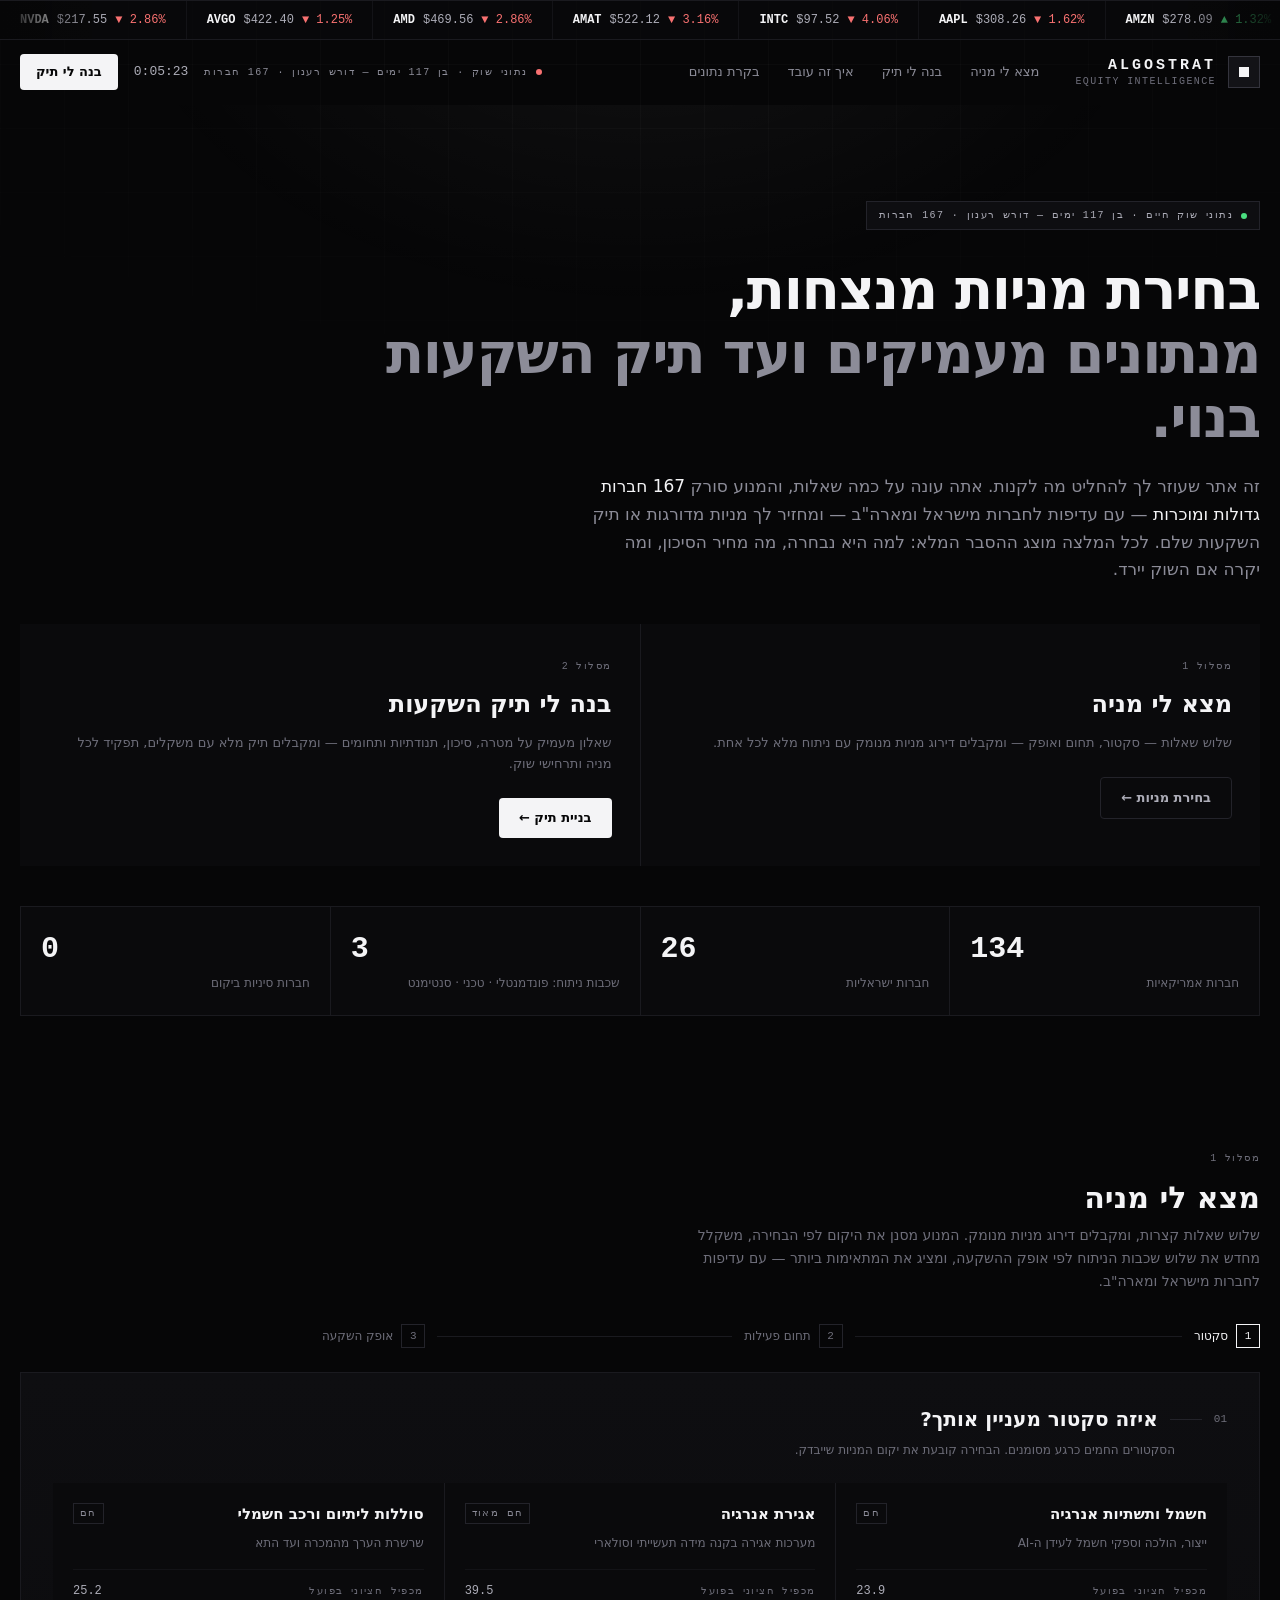
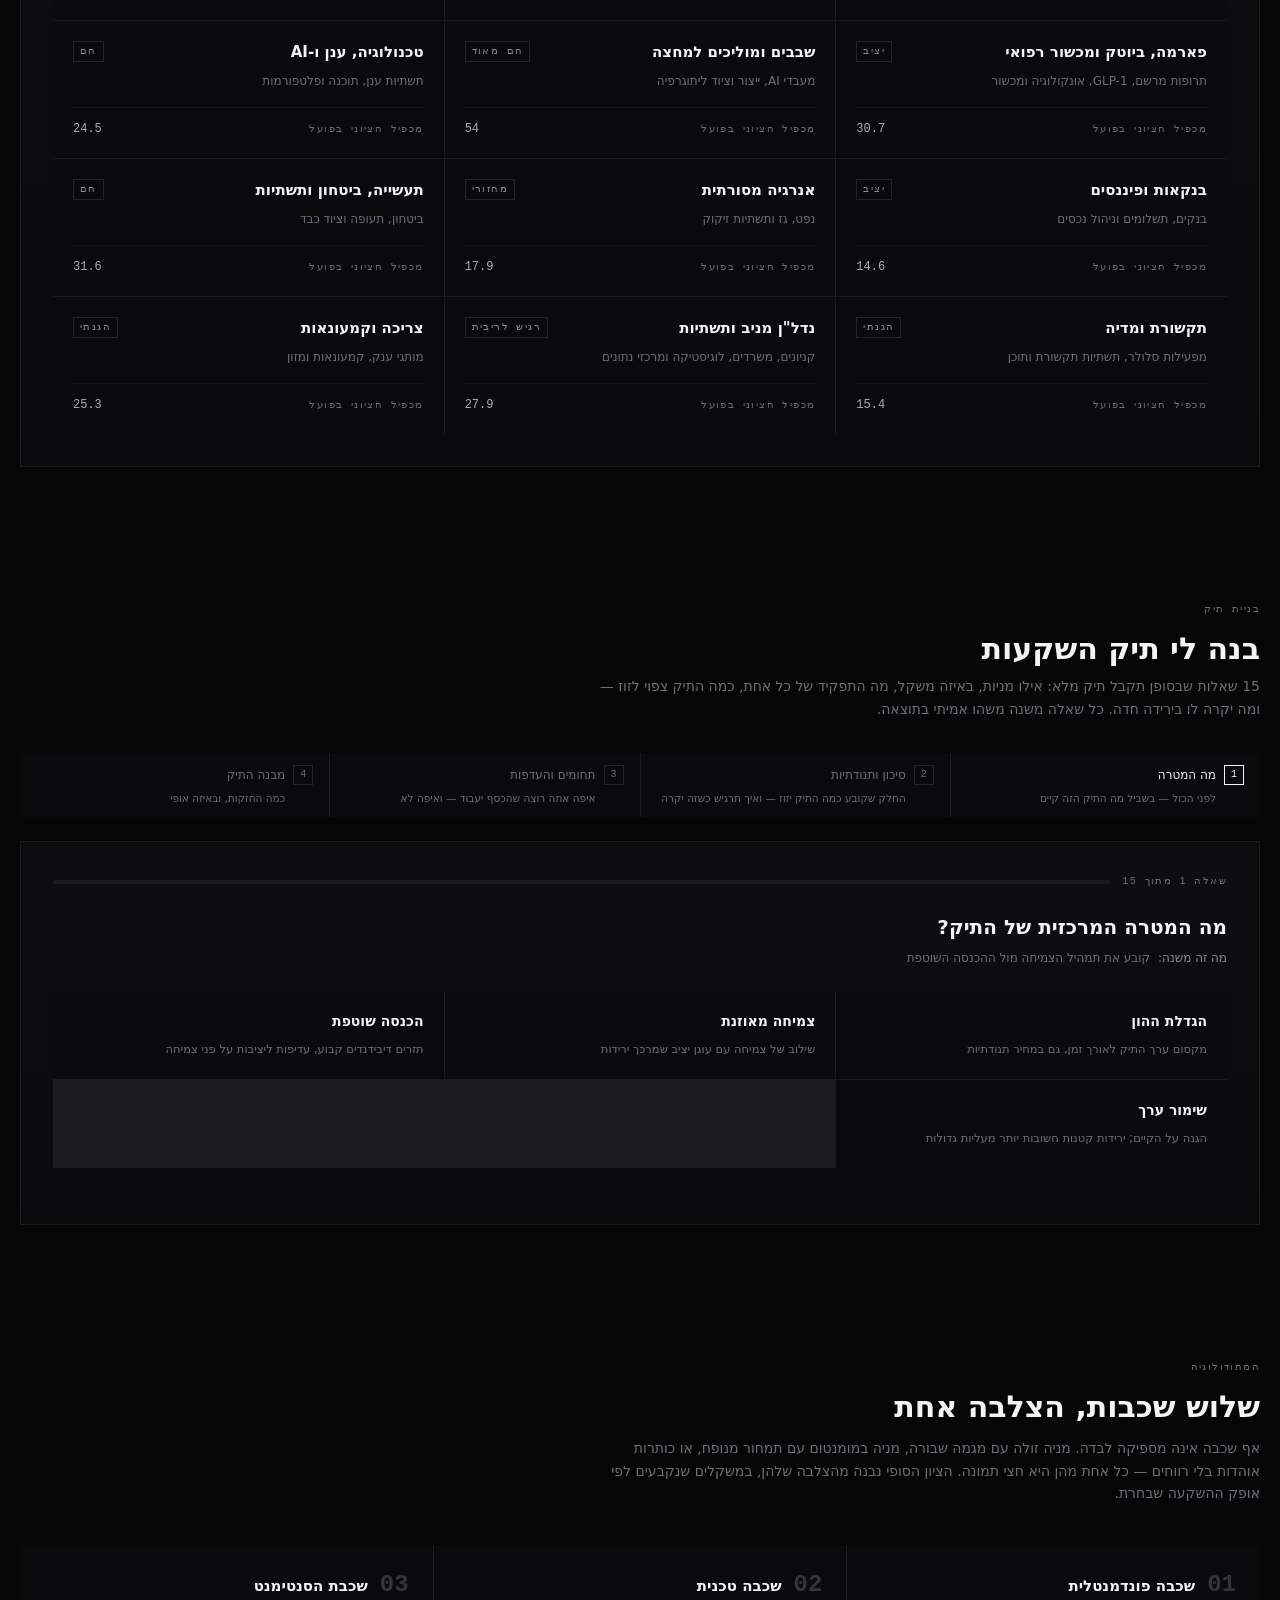
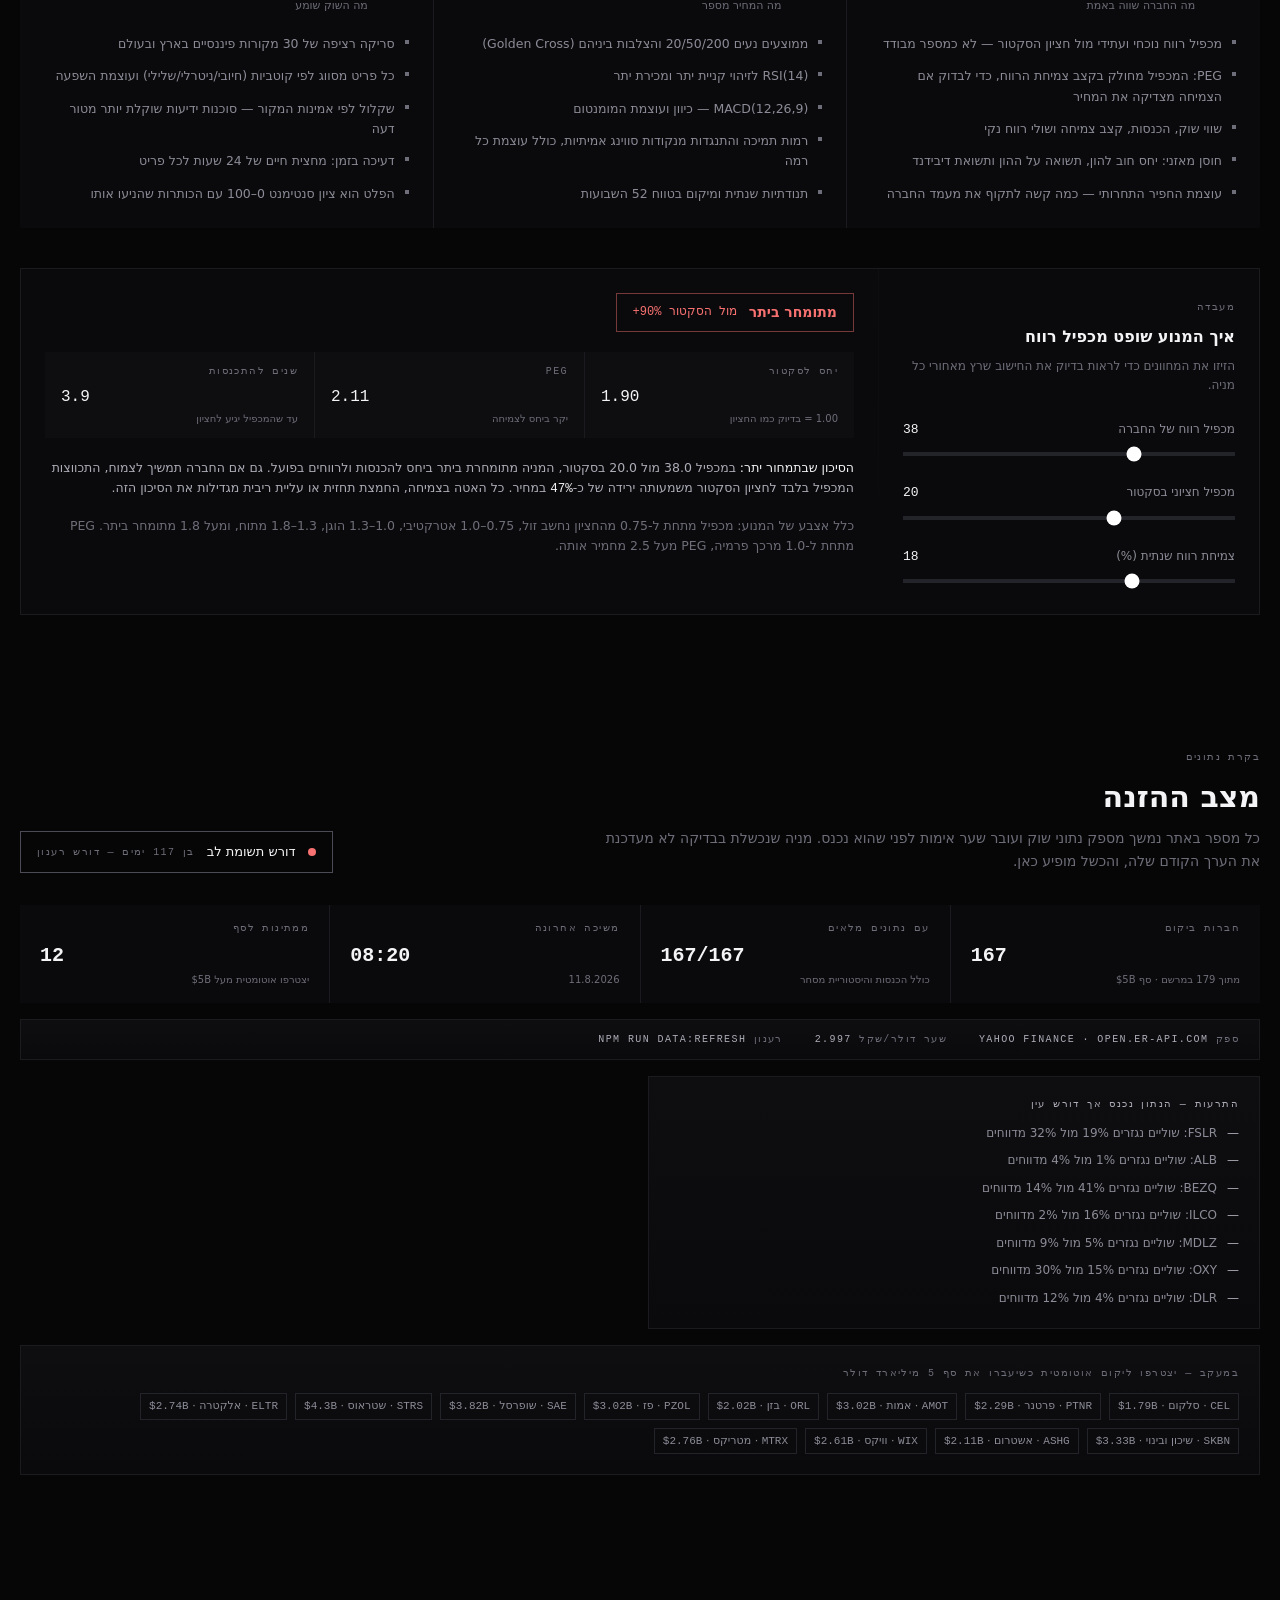
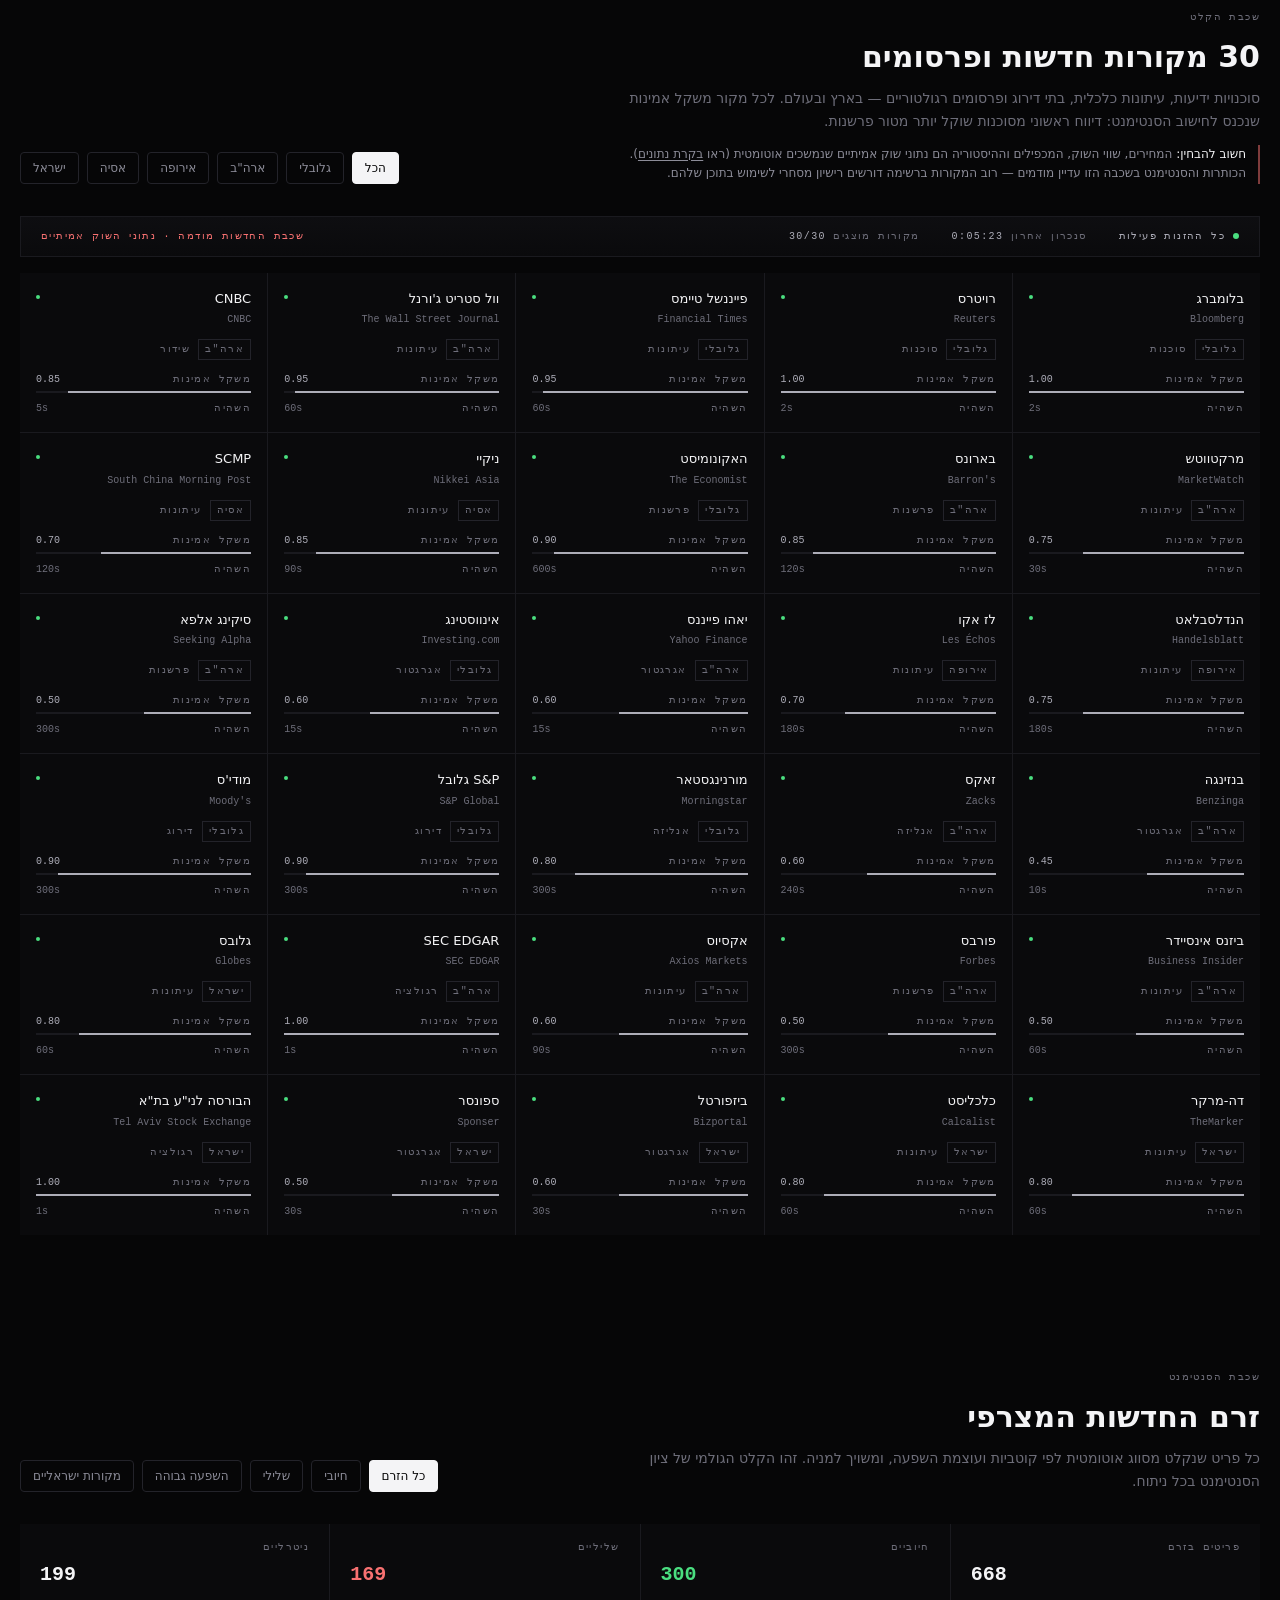
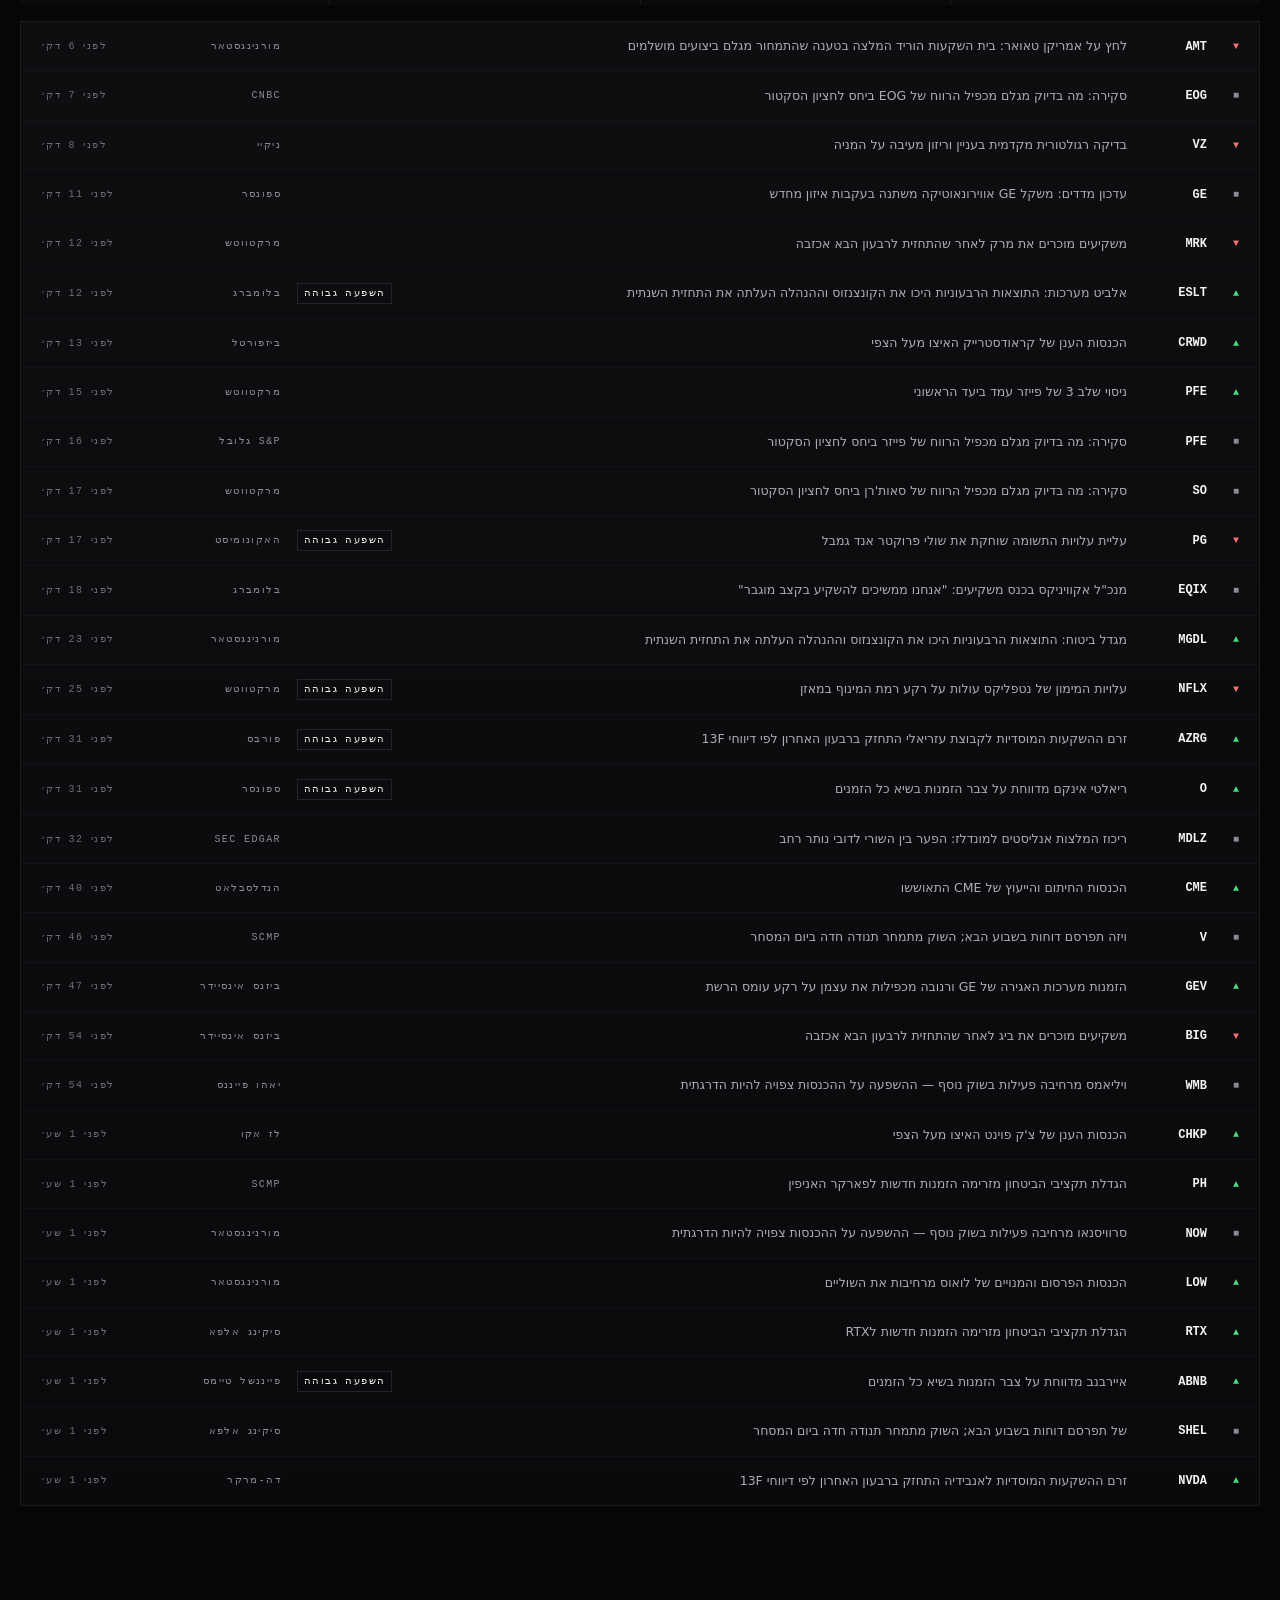
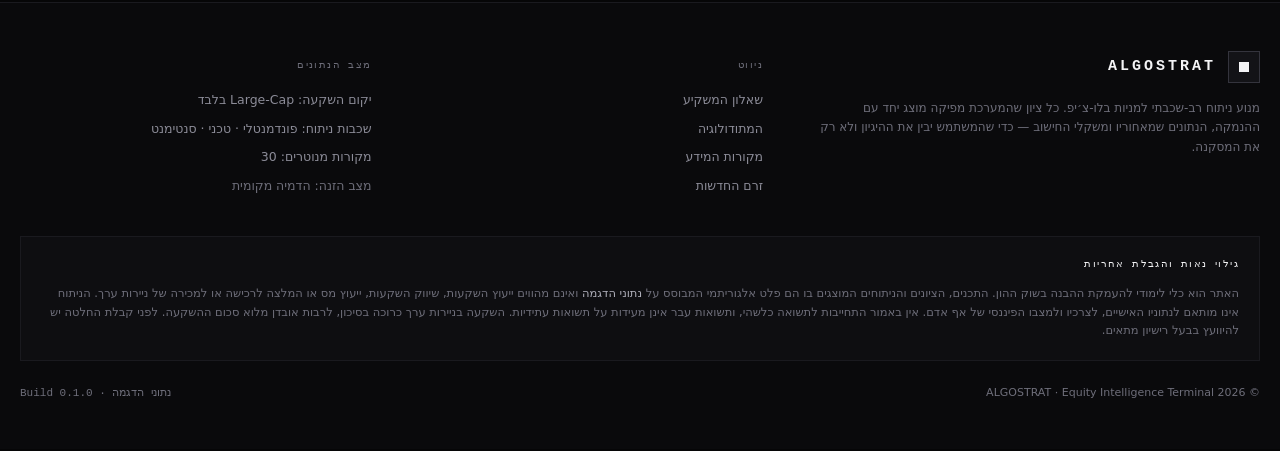
==== index.html @ 3b72e942 "ALGOSTRAT — מנוע ניתוח מניות ובניית תיקי השקעות בחירת מניות מנצחות מנתונים מעמיקים ועד תיק השקעות בנ" ====
<!doctype html>
<html lang="he" dir="rtl">
  <head>
    <meta charset="UTF-8" />
    <meta name="viewport" content="width=device-width, initial-scale=1.0" />
    <meta name="description" content="ALGOSTRAT — פלטפורמת ניתוח אלגוריתמי למניות בלו-צ'יפ: פונדמנטלי, טכני וסנטימנט חדשותי." />
    <title>ALGOSTRAT · מנוע ניתוח אלגו למניות בלו-צ'יפ</title>
    <script type="module" crossorigin src="/assets/index-vQAEwxdN.js"></script>
    <link rel="stylesheet" crossorigin href="/assets/index-DhhJKUA5.css">
  </head>
  <body>
    <div id="root"></div>
  </body>
</html>
---- assets/index-DhhJKUA5.css ----
/*! tailwindcss v4.3.3 | MIT License | https://tailwindcss.com */@layer properties{@supports (((-webkit-hyphens:none)) and (not (margin-trim:inline))) or ((-moz-orient:inline) and (not (color:rgb(from red r g b)))){*,:before,:after,::backdrop{--tw-rotate-x:initial;--tw-rotate-y:initial;--tw-rotate-z:initial;--tw-skew-x:initial;--tw-skew-y:initial;--tw-space-y-reverse:0;--tw-divide-y-reverse:0;--tw-border-style:solid;--tw-gradient-position:initial;--tw-gradient-from:#0000;--tw-gradient-via:#0000;--tw-gradient-to:#0000;--tw-gradient-stops:initial;--tw-gradient-via-stops:initial;--tw-gradient-from-position:0%;--tw-gradient-via-position:50%;--tw-gradient-to-position:100%;--tw-leading:initial;--tw-font-weight:initial;--tw-tracking:initial;--tw-ordinal:initial;--tw-slashed-zero:initial;--tw-numeric-figure:initial;--tw-numeric-spacing:initial;--tw-numeric-fraction:initial;--tw-blur:initial;--tw-brightness:initial;--tw-contrast:initial;--tw-grayscale:initial;--tw-hue-rotate:initial;--tw-invert:initial;--tw-opacity:initial;--tw-saturate:initial;--tw-sepia:initial;--tw-drop-shadow:initial;--tw-drop-shadow-color:initial;--tw-drop-shadow-alpha:100%;--tw-drop-shadow-size:initial;--tw-backdrop-blur:initial;--tw-backdrop-brightness:initial;--tw-backdrop-contrast:initial;--tw-backdrop-grayscale:initial;--tw-backdrop-hue-rotate:initial;--tw-backdrop-invert:initial;--tw-backdrop-opacity:initial;--tw-backdrop-saturate:initial;--tw-backdrop-sepia:initial;--tw-duration:initial;--tw-translate-x:0;--tw-translate-y:0;--tw-translate-z:0}}}@layer theme{:root,:host{--font-sans:"Assistant", "Heebo", "Rubik", ui-sans-serif, system-ui, -apple-system, "Segoe UI", sans-serif;--font-mono:ui-monospace, "SF Mono", "JetBrains Mono", "Menlo", monospace;--color-white:#fff;--spacing:.25rem;--container-md:28rem;--container-xl:36rem;--container-2xl:42rem;--container-4xl:56rem;--text-sm:.875rem;--text-sm--line-height:calc(1.25 / .875);--text-lg:1.125rem;--text-lg--line-height:calc(1.75 / 1.125);--text-xl:1.25rem;--text-xl--line-height:calc(1.75 / 1.25);--text-2xl:1.5rem;--text-2xl--line-height:calc(2 / 1.5);--text-3xl:1.875rem;--text-3xl--line-height: 1.2 ;--font-weight-normal:400;--font-weight-medium:500;--font-weight-semibold:600;--font-weight-bold:700;--tracking-tight:-.025em;--tracking-wide:.025em;--leading-snug:1.375;--leading-relaxed:1.625;--radius-sm:.25rem;--blur-sm:8px;--blur-md:12px;--default-transition-duration:.15s;--default-transition-timing-function:cubic-bezier(.4, 0, .2, 1);--default-font-family:var(--font-sans);--default-mono-font-family:var(--font-mono);--color-ink-950:#060607;--color-ink-900:#0a0a0c;--color-ink-850:#0e0e11;--color-ink-800:#131317;--color-ink-700:#1a1a1f;--color-ink-600:#23232a;--color-ink-500:#34343d;--color-ink-400:#4b4b56;--color-ash-400:#6e6e7a;--color-ash-300:#8c8c98;--color-ash-200:#adadb8;--color-ash-100:#d6d6dc;--color-paper:#f4f4f6;--color-up:#4ade80;--color-down:#f87171}}@layer base{*,:after,:before,::backdrop{box-sizing:border-box;border:0 solid;margin:0;padding:0}::file-selector-button{box-sizing:border-box;border:0 solid;margin:0;padding:0}html,:host{-webkit-text-size-adjust:100%;-moz-tab-size:4;tab-size:4;line-height:1.5;font-family:var(--default-font-family,-apple-system, BlinkMacSystemFont, "Segoe UI", Roboto, "Helvetica Neue", "Noto Sans", Arial, sans-serif, "Apple Color Emoji", "Segoe UI Emoji", "Segoe UI Symbol", "Noto Color Emoji");font-feature-settings:var(--default-font-feature-settings,normal);font-variation-settings:var(--default-font-variation-settings,normal);-webkit-tap-highlight-color:transparent}hr{height:0;color:inherit;border-top-width:1px}abbr:where([title]){-webkit-text-decoration:underline dotted;text-decoration:underline dotted}h1,h2,h3,h4,h5,h6{font-size:inherit;font-weight:inherit}a{color:inherit;-webkit-text-decoration:inherit;text-decoration:inherit}b,strong{font-weight:bolder}code,kbd,samp,pre{font-family:var(--default-mono-font-family,ui-monospace, SFMono-Regular, Menlo, Monaco, Consolas, "Liberation Mono", "Courier New", monospace);font-feature-settings:var(--default-mono-font-feature-settings,normal);font-variation-settings:var(--default-mono-font-variation-settings,normal);font-size:1em}small{font-size:80%}sub,sup{vertical-align:baseline;font-size:75%;line-height:0;position:relative}sub{bottom:-.25em}sup{top:-.5em}table{text-indent:0;border-color:inherit;border-collapse:collapse}:-moz-focusring:where(:not(iframe)){outline:auto}progress{vertical-align:baseline}summary{display:list-item}ol,ul,menu{list-style:none}img,svg,video,canvas,audio,iframe,embed,object{vertical-align:middle;display:block}img,video{max-width:100%;height:auto}button,input,select,optgroup,textarea{font:inherit;font-feature-settings:inherit;font-variation-settings:inherit;letter-spacing:inherit;color:inherit;opacity:1;background-color:#0000;border-radius:0}::file-selector-button{font:inherit;font-feature-settings:inherit;font-variation-settings:inherit;letter-spacing:inherit;color:inherit;opacity:1;background-color:#0000;border-radius:0}:where(select:is([multiple],[size])) optgroup{font-weight:bolder}:where(select:is([multiple],[size])) optgroup option{padding-inline-start:20px}::file-selector-button{margin-inline-end:4px}::placeholder{opacity:1}@supports (not ((-webkit-appearance:-apple-pay-button))) or (contain-intrinsic-size:1px){::placeholder{color:currentColor}@supports (color:color-mix(in lab,red,red)){::placeholder{color:color-mix(in oklab,currentcolor 50%,transparent)}}}textarea{resize:vertical}::-webkit-search-decoration{-webkit-appearance:none}::-webkit-date-and-time-value{min-height:1lh;text-align:inherit}::-webkit-datetime-edit{display:inline-flex}::-webkit-datetime-edit-fields-wrapper{padding:0}::-webkit-datetime-edit{padding-block:0}::-webkit-datetime-edit-year-field{padding-block:0}::-webkit-datetime-edit-month-field{padding-block:0}::-webkit-datetime-edit-day-field{padding-block:0}::-webkit-datetime-edit-hour-field{padding-block:0}::-webkit-datetime-edit-minute-field{padding-block:0}::-webkit-datetime-edit-second-field{padding-block:0}::-webkit-datetime-edit-millisecond-field{padding-block:0}::-webkit-datetime-edit-meridiem-field{padding-block:0}::-webkit-calendar-picker-indicator{line-height:1}:-moz-ui-invalid{box-shadow:none}button,input:where([type=button],[type=reset],[type=submit]){-webkit-appearance:button;-moz-appearance:button;appearance:button}::file-selector-button{-webkit-appearance:button;-moz-appearance:button;appearance:button}::-webkit-inner-spin-button{height:auto}::-webkit-outer-spin-button{height:auto}[hidden]:where(:not([hidden=until-found])){display:none!important}*{-webkit-font-smoothing:antialiased}html{scroll-behavior:smooth}body{background-color:var(--color-ink-950);color:var(--color-ash-100);font-family:var(--font-sans);overflow-x:hidden}body:before{content:"";pointer-events:none;z-index:0;background-image:linear-gradient(90deg,#ffffff06 1px,#0000 1px),linear-gradient(#ffffff06 1px,#0000 1px);background-size:64px 64px;position:fixed;top:0;right:0;bottom:0;left:0;-webkit-mask-image:radial-gradient(100% 60% at 50% 0,#000 20%,#0000 80%);mask-image:radial-gradient(100% 60% at 50% 0,#000 20%,#0000 80%)}::selection{background:var(--color-paper);color:var(--color-ink-950)}::-webkit-scrollbar{width:10px;height:10px}::-webkit-scrollbar-track{background:var(--color-ink-900)}::-webkit-scrollbar-thumb{background:var(--color-ink-600);border-radius:99px}::-webkit-scrollbar-thumb:hover{background:var(--color-ink-500)}.num{font-family:var(--font-mono);font-variant-numeric:tabular-nums;direction:ltr;unicode-bidi:isolate}}@layer components{.panel{background:linear-gradient(180deg,var(--color-ink-850) 0%,var(--color-ink-900) 100%);border:1px solid var(--color-ink-700)}.hairline{border-color:var(--color-ink-700)}.label-xs{letter-spacing:.14em;text-transform:uppercase;color:var(--color-ash-400);font-size:10px;font-family:var(--font-mono)}.btn-primary{background:var(--color-paper);color:var(--color-ink-950);transition:transform .18s cubic-bezier(.22,1,.36,1),box-shadow .18s,opacity .18s}.btn-primary:hover{box-shadow:0 0 0 1px var(--color-paper),0 8px 30px -12px #ffffff80}.btn-primary:active{transform:translateY(1px)}.btn-primary:disabled{opacity:.28;box-shadow:none;cursor:not-allowed}.btn-ghost{border:1px solid var(--color-ink-600);color:var(--color-ash-200);transition:border-color .18s,color .18s,background-color .18s}.btn-ghost:hover{border-color:var(--color-ink-400);color:var(--color-paper);background:var(--color-ink-800)}}@layer utilities{.pointer-events-none{pointer-events:none}.visible{visibility:visible}.absolute{position:absolute}.fixed{position:fixed}.relative{position:relative}.sticky{position:sticky}.inset-0{top:0;right:0;bottom:0;left:0}.inset-x-0{inset-inline:0}.inset-y-0{inset-block:0}.start-0{inset-inline-start:calc(var(--spacing) * 0)}.start-1\/2{inset-inline-start:50%}.end-0{inset-inline-end:calc(var(--spacing) * 0)}.-top-1{top:calc(var(--spacing) * -1)}.-top-40{top:calc(var(--spacing) * -40)}.top-0{top:0}.top-1{top:var(--spacing)}.z-10{z-index:10}.z-50{z-index:50}.z-\[60\]{z-index:60}.mx-5{margin-inline:calc(var(--spacing) * 5)}.mx-auto{margin-inline:auto}.my-0{margin-block:0}.ms-2{margin-inline-start:calc(var(--spacing) * 2)}.ms-auto{margin-inline-start:auto}.mt-0\.5{margin-top:calc(var(--spacing) * .5)}.mt-1{margin-top:var(--spacing)}.mt-1\.5{margin-top:calc(var(--spacing) * 1.5)}.mt-2{margin-top:calc(var(--spacing) * 2)}.mt-2\.5{margin-top:calc(var(--spacing) * 2.5)}.mt-3{margin-top:calc(var(--spacing) * 3)}.mt-4{margin-top:calc(var(--spacing) * 4)}.mt-5{margin-top:calc(var(--spacing) * 5)}.mt-6{margin-top:calc(var(--spacing) * 6)}.mt-7{margin-top:calc(var(--spacing) * 7)}.mt-8{margin-top:calc(var(--spacing) * 8)}.mt-10{margin-top:calc(var(--spacing) * 10)}.mt-auto{margin-top:auto}.mb-2\.5{margin-bottom:calc(var(--spacing) * 2.5)}.mb-3{margin-bottom:calc(var(--spacing) * 3)}.mb-4{margin-bottom:calc(var(--spacing) * 4)}.mb-5{margin-bottom:calc(var(--spacing) * 5)}.mb-6{margin-bottom:calc(var(--spacing) * 6)}.mb-8{margin-bottom:calc(var(--spacing) * 8)}.line-clamp-3{-webkit-line-clamp:3;-webkit-box-orient:vertical;display:-webkit-box;overflow:hidden}.block{display:block}.flex{display:flex}.grid{display:grid}.hidden{display:none}.inline-block{display:inline-block}.inline-flex{display:inline-flex}.table{display:table}.h-0{height:0}.h-0\.5{height:calc(var(--spacing) * .5)}.h-1{height:var(--spacing)}.h-1\.5{height:calc(var(--spacing) * 1.5)}.h-2{height:calc(var(--spacing) * 2)}.h-2\.5{height:calc(var(--spacing) * 2.5)}.h-4{height:calc(var(--spacing) * 4)}.h-5{height:calc(var(--spacing) * 5)}.h-6{height:calc(var(--spacing) * 6)}.h-8{height:calc(var(--spacing) * 8)}.h-9{height:calc(var(--spacing) * 9)}.h-16{height:calc(var(--spacing) * 16)}.h-\[520px\]{height:520px}.h-fit{height:fit-content}.h-full{height:100%}.h-px{height:1px}.min-h-screen{min-height:100vh}.w-1{width:var(--spacing)}.w-1\.5{width:calc(var(--spacing) * 1.5)}.w-1\/3{width:33.3333%}.w-2{width:calc(var(--spacing) * 2)}.w-2\.5{width:calc(var(--spacing) * 2.5)}.w-4{width:calc(var(--spacing) * 4)}.w-5{width:calc(var(--spacing) * 5)}.w-6{width:calc(var(--spacing) * 6)}.w-7{width:calc(var(--spacing) * 7)}.w-8{width:calc(var(--spacing) * 8)}.w-9{width:calc(var(--spacing) * 9)}.w-14{width:calc(var(--spacing) * 14)}.w-16{width:calc(var(--spacing) * 16)}.w-20{width:calc(var(--spacing) * 20)}.w-24{width:calc(var(--spacing) * 24)}.w-32{width:calc(var(--spacing) * 32)}.w-full{width:100%}.w-max{width:max-content}.w-px{width:1px}.max-w-2xl{max-width:var(--container-2xl)}.max-w-4xl{max-width:var(--container-4xl)}.max-w-\[1180px\]{max-width:1180px}.max-w-\[1400px\]{max-width:1400px}.max-w-md{max-width:var(--container-md)}.max-w-xl{max-width:var(--container-xl)}.min-w-0{min-width:0}.min-w-\[880px\]{min-width:880px}.flex-1{flex:1}.shrink-0{flex-shrink:0}.border-collapse{border-collapse:collapse}.-rotate-90{rotate:-90deg}.transform{transform:var(--tw-rotate-x,) var(--tw-rotate-y,) var(--tw-rotate-z,) var(--tw-skew-x,) var(--tw-skew-y,)}.cursor-pointer{cursor:pointer}.resize{resize:both}.scroll-mt-20{scroll-margin-top:calc(var(--spacing) * 20)}.appearance-none{-webkit-appearance:none;-moz-appearance:none;appearance:none}.grid-cols-2{grid-template-columns:repeat(2,minmax(0,1fr))}.flex-col{flex-direction:column}.flex-wrap{flex-wrap:wrap}.place-items-center{place-items:center}.items-baseline{align-items:baseline}.items-center{align-items:center}.items-end{align-items:flex-end}.items-start{align-items:flex-start}.justify-between{justify-content:space-between}.justify-center{justify-content:center}.justify-start{justify-content:flex-start}.gap-1{gap:var(--spacing)}.gap-1\.5{gap:calc(var(--spacing) * 1.5)}.gap-2{gap:calc(var(--spacing) * 2)}.gap-2\.5{gap:calc(var(--spacing) * 2.5)}.gap-3{gap:calc(var(--spacing) * 3)}.gap-4{gap:calc(var(--spacing) * 4)}.gap-5{gap:calc(var(--spacing) * 5)}.gap-6{gap:calc(var(--spacing) * 6)}.gap-10{gap:calc(var(--spacing) * 10)}.gap-px{gap:1px}:where(.space-y-1\.5>:not(:last-child)){--tw-space-y-reverse:0;margin-block-start:calc(calc(var(--spacing) * 1.5) * var(--tw-space-y-reverse));margin-block-end:calc(calc(var(--spacing) * 1.5) * calc(1 - var(--tw-space-y-reverse)))}:where(.space-y-2>:not(:last-child)){--tw-space-y-reverse:0;margin-block-start:calc(calc(var(--spacing) * 2) * var(--tw-space-y-reverse));margin-block-end:calc(calc(var(--spacing) * 2) * calc(1 - var(--tw-space-y-reverse)))}:where(.space-y-2\.5>:not(:last-child)){--tw-space-y-reverse:0;margin-block-start:calc(calc(var(--spacing) * 2.5) * var(--tw-space-y-reverse));margin-block-end:calc(calc(var(--spacing) * 2.5) * calc(1 - var(--tw-space-y-reverse)))}:where(.space-y-3>:not(:last-child)){--tw-space-y-reverse:0;margin-block-start:calc(calc(var(--spacing) * 3) * var(--tw-space-y-reverse));margin-block-end:calc(calc(var(--spacing) * 3) * calc(1 - var(--tw-space-y-reverse)))}:where(.space-y-4>:not(:last-child)){--tw-space-y-reverse:0;margin-block-start:calc(calc(var(--spacing) * 4) * var(--tw-space-y-reverse));margin-block-end:calc(calc(var(--spacing) * 4) * calc(1 - var(--tw-space-y-reverse)))}:where(.space-y-5>:not(:last-child)){--tw-space-y-reverse:0;margin-block-start:calc(calc(var(--spacing) * 5) * var(--tw-space-y-reverse));margin-block-end:calc(calc(var(--spacing) * 5) * calc(1 - var(--tw-space-y-reverse)))}:where(.space-y-px>:not(:last-child)){--tw-space-y-reverse:0;margin-block-start:calc(1px * var(--tw-space-y-reverse));margin-block-end:calc(1px * calc(1 - var(--tw-space-y-reverse)))}.gap-x-3{column-gap:calc(var(--spacing) * 3)}.gap-x-4{column-gap:calc(var(--spacing) * 4)}.gap-x-8{column-gap:calc(var(--spacing) * 8)}.gap-y-1{row-gap:var(--spacing)}.gap-y-2{row-gap:calc(var(--spacing) * 2)}.gap-y-3{row-gap:calc(var(--spacing) * 3)}.gap-y-4{row-gap:calc(var(--spacing) * 4)}:where(.divide-y>:not(:last-child)){--tw-divide-y-reverse:0;border-bottom-style:var(--tw-border-style);border-top-style:var(--tw-border-style);border-top-width:calc(1px * var(--tw-divide-y-reverse));border-bottom-width:calc(1px * calc(1 - var(--tw-divide-y-reverse)))}:where(.divide-ink-800>:not(:last-child)){border-color:var(--color-ink-800)}.truncate{text-overflow:ellipsis;white-space:nowrap;overflow:hidden}.overflow-hidden{overflow:hidden}.overflow-x-auto{overflow-x:auto}.overflow-y-auto{overflow-y:auto}.rounded-full{border-radius:3.40282e38px}.rounded-sm{border-radius:var(--radius-sm)}.border{border-style:var(--tw-border-style);border-width:1px}.border-y{border-block-style:var(--tw-border-style);border-block-width:1px}.border-s-2{border-inline-start-style:var(--tw-border-style);border-inline-start-width:2px}.border-e{border-inline-end-style:var(--tw-border-style);border-inline-end-width:1px}.border-t{border-top-style:var(--tw-border-style);border-top-width:1px}.border-b{border-bottom-style:var(--tw-border-style);border-bottom-width:1px}.border-\[var\(--color-down\)\]\/45{border-color:#f8717173}@supports (color:color-mix(in lab,red,red)){.border-\[var\(--color-down\)\]\/45{border-color:color-mix(in oklab,var(--color-down) 45%,transparent)}}.border-\[var\(--color-down\)\]\/50{border-color:#f8717180}@supports (color:color-mix(in lab,red,red)){.border-\[var\(--color-down\)\]\/50{border-color:color-mix(in oklab,var(--color-down) 50%,transparent)}}.border-\[var\(--color-up\)\]\/45{border-color:#4ade8073}@supports (color:color-mix(in lab,red,red)){.border-\[var\(--color-up\)\]\/45{border-color:color-mix(in oklab,var(--color-up) 45%,transparent)}}.border-ash-300{border-color:var(--color-ash-300)}.border-ash-400{border-color:var(--color-ash-400)}.border-ink-500{border-color:var(--color-ink-500)}.border-ink-600{border-color:var(--color-ink-600)}.border-ink-700{border-color:var(--color-ink-700)}.border-ink-800{border-color:var(--color-ink-800)}.border-ink-900{border-color:var(--color-ink-900)}.border-paper{border-color:var(--color-paper)}.border-transparent{border-color:#0000}.bg-\[var\(--color-up\)\]{background-color:var(--color-up)}.bg-ash-100{background-color:var(--color-ash-100)}.bg-ash-200{background-color:var(--color-ash-200)}.bg-ash-300{background-color:var(--color-ash-300)}.bg-ash-400{background-color:var(--color-ash-400)}.bg-ink-600{background-color:var(--color-ink-600)}.bg-ink-700{background-color:var(--color-ink-700)}.bg-ink-800{background-color:var(--color-ink-800)}.bg-ink-850{background-color:var(--color-ink-850)}.bg-ink-850\/95{background-color:#0e0e11f2}@supports (color:color-mix(in lab,red,red)){.bg-ink-850\/95{background-color:color-mix(in oklab,var(--color-ink-850) 95%,transparent)}}.bg-ink-900{background-color:var(--color-ink-900)}.bg-ink-900\/70{background-color:#0a0a0cb3}@supports (color:color-mix(in lab,red,red)){.bg-ink-900\/70{background-color:color-mix(in oklab,var(--color-ink-900) 70%,transparent)}}.bg-ink-900\/95{background-color:#0a0a0cf2}@supports (color:color-mix(in lab,red,red)){.bg-ink-900\/95{background-color:color-mix(in oklab,var(--color-ink-900) 95%,transparent)}}.bg-ink-950\/85{background-color:#060607d9}@supports (color:color-mix(in lab,red,red)){.bg-ink-950\/85{background-color:color-mix(in oklab,var(--color-ink-950) 85%,transparent)}}.bg-ink-950\/92{background-color:#060607eb}@supports (color:color-mix(in lab,red,red)){.bg-ink-950\/92{background-color:color-mix(in oklab,var(--color-ink-950) 92%,transparent)}}.bg-paper{background-color:var(--color-paper)}.bg-transparent{background-color:#0000}.bg-gradient-to-l{--tw-gradient-position:to left in oklab;background-image:linear-gradient(var(--tw-gradient-stops))}.bg-gradient-to-r{--tw-gradient-position:to right in oklab;background-image:linear-gradient(var(--tw-gradient-stops))}.from-transparent{--tw-gradient-from:transparent;--tw-gradient-stops:var(--tw-gradient-via-stops,var(--tw-gradient-position), var(--tw-gradient-from) var(--tw-gradient-from-position), var(--tw-gradient-to) var(--tw-gradient-to-position))}.via-paper{--tw-gradient-via:var(--color-paper);--tw-gradient-via-stops:var(--tw-gradient-position), var(--tw-gradient-from) var(--tw-gradient-from-position), var(--tw-gradient-via) var(--tw-gradient-via-position), var(--tw-gradient-to) var(--tw-gradient-to-position);--tw-gradient-stops:var(--tw-gradient-via-stops)}.to-ink-950{--tw-gradient-to:var(--color-ink-950);--tw-gradient-stops:var(--tw-gradient-via-stops,var(--tw-gradient-position), var(--tw-gradient-from) var(--tw-gradient-from-position), var(--tw-gradient-to) var(--tw-gradient-to-position))}.to-transparent{--tw-gradient-to:transparent;--tw-gradient-stops:var(--tw-gradient-via-stops,var(--tw-gradient-position), var(--tw-gradient-from) var(--tw-gradient-from-position), var(--tw-gradient-to) var(--tw-gradient-to-position))}.p-0{padding:0}.p-4{padding:calc(var(--spacing) * 4)}.p-5{padding:calc(var(--spacing) * 5)}.p-6{padding:calc(var(--spacing) * 6)}.p-8{padding:calc(var(--spacing) * 8)}.px-1{padding-inline:var(--spacing)}.px-1\.5{padding-inline:calc(var(--spacing) * 1.5)}.px-2{padding-inline:calc(var(--spacing) * 2)}.px-2\.5{padding-inline:calc(var(--spacing) * 2.5)}.px-3{padding-inline:calc(var(--spacing) * 3)}.px-4{padding-inline:calc(var(--spacing) * 4)}.px-5{padding-inline:calc(var(--spacing) * 5)}.px-6{padding-inline:calc(var(--spacing) * 6)}.py-0\.5{padding-block:calc(var(--spacing) * .5)}.py-1{padding-block:var(--spacing)}.py-1\.5{padding-block:calc(var(--spacing) * 1.5)}.py-2{padding-block:calc(var(--spacing) * 2)}.py-2\.5{padding-block:calc(var(--spacing) * 2.5)}.py-3{padding-block:calc(var(--spacing) * 3)}.py-3\.5{padding-block:calc(var(--spacing) * 3.5)}.py-4{padding-block:calc(var(--spacing) * 4)}.py-6{padding-block:calc(var(--spacing) * 6)}.py-12{padding-block:calc(var(--spacing) * 12)}.py-16{padding-block:calc(var(--spacing) * 16)}.ps-3{padding-inline-start:calc(var(--spacing) * 3)}.ps-4{padding-inline-start:calc(var(--spacing) * 4)}.ps-7{padding-inline-start:calc(var(--spacing) * 7)}.ps-\[52px\]{padding-inline-start:52px}.pt-1{padding-top:var(--spacing)}.pt-3{padding-top:calc(var(--spacing) * 3)}.pt-16{padding-top:calc(var(--spacing) * 16)}.pb-2{padding-bottom:calc(var(--spacing) * 2)}.pb-3{padding-bottom:calc(var(--spacing) * 3)}.pb-4{padding-bottom:calc(var(--spacing) * 4)}.pb-16{padding-bottom:calc(var(--spacing) * 16)}.text-center{text-align:center}.text-end{text-align:end}.text-start{text-align:start}.font-mono{font-family:var(--font-mono)}.text-2xl{font-size:var(--text-2xl);line-height:var(--tw-leading,var(--text-2xl--line-height))}.text-3xl{font-size:var(--text-3xl);line-height:var(--tw-leading,var(--text-3xl--line-height))}.text-lg{font-size:var(--text-lg);line-height:var(--tw-leading,var(--text-lg--line-height))}.text-sm{font-size:var(--text-sm);line-height:var(--tw-leading,var(--text-sm--line-height))}.text-xl{font-size:var(--text-xl);line-height:var(--tw-leading,var(--text-xl--line-height))}.text-\[9\.5px\]{font-size:9.5px}.text-\[9px\]{font-size:9px}.text-\[10\.5px\]{font-size:10.5px}.text-\[10px\]{font-size:10px}.text-\[11\.5px\]{font-size:11.5px}.text-\[11px\]{font-size:11px}.text-\[12\.5px\]{font-size:12.5px}.text-\[12px\]{font-size:12px}.text-\[13px\]{font-size:13px}.text-\[14px\]{font-size:14px}.text-\[15px\]{font-size:15px}.text-\[16px\]{font-size:16px}.text-\[17px\]{font-size:17px}.text-\[34px\]{font-size:34px}.leading-\[1\.14\]{--tw-leading:1.14;line-height:1.14}.leading-none{--tw-leading:1;line-height:1}.leading-relaxed{--tw-leading:var(--leading-relaxed);line-height:var(--leading-relaxed)}.leading-snug{--tw-leading:var(--leading-snug);line-height:var(--leading-snug)}.font-bold{--tw-font-weight:var(--font-weight-bold);font-weight:var(--font-weight-bold)}.font-medium{--tw-font-weight:var(--font-weight-medium);font-weight:var(--font-weight-medium)}.font-normal{--tw-font-weight:var(--font-weight-normal);font-weight:var(--font-weight-normal)}.font-semibold{--tw-font-weight:var(--font-weight-semibold);font-weight:var(--font-weight-semibold)}.tracking-\[0\.2em\]{--tw-tracking:.2em;letter-spacing:.2em}.tracking-tight{--tw-tracking:var(--tracking-tight);letter-spacing:var(--tracking-tight)}.tracking-wide{--tw-tracking:var(--tracking-wide);letter-spacing:var(--tracking-wide)}.whitespace-nowrap{white-space:nowrap}.\!text-\[var\(--color-down\)\]{color:var(--color-down)!important}.\!text-ash-200{color:var(--color-ash-200)!important}.\!text-ash-300{color:var(--color-ash-300)!important}.\!text-paper{color:var(--color-paper)!important}.text-\[var\(--color-down\)\]{color:var(--color-down)}.text-\[var\(--color-up\)\]{color:var(--color-up)}.text-ash-100{color:var(--color-ash-100)}.text-ash-200{color:var(--color-ash-200)}.text-ash-300{color:var(--color-ash-300)}.text-ash-400{color:var(--color-ash-400)}.text-ink-500{color:var(--color-ink-500)}.text-ink-950{color:var(--color-ink-950)}.text-paper{color:var(--color-paper)}.text-transparent{color:#0000}.tabular-nums{--tw-numeric-spacing:tabular-nums;font-variant-numeric:var(--tw-ordinal,) var(--tw-slashed-zero,) var(--tw-numeric-figure,) var(--tw-numeric-spacing,) var(--tw-numeric-fraction,)}.underline{text-decoration-line:underline}.underline-offset-2{text-underline-offset:2px}.accent-white{accent-color:var(--color-white)}.opacity-\[0\.55\]{opacity:.55}.blur{--tw-blur:blur(8px);filter:var(--tw-blur,) var(--tw-brightness,) var(--tw-contrast,) var(--tw-grayscale,) var(--tw-hue-rotate,) var(--tw-invert,) var(--tw-saturate,) var(--tw-sepia,) var(--tw-drop-shadow,)}.backdrop-blur{--tw-backdrop-blur:blur(8px);-webkit-backdrop-filter:var(--tw-backdrop-blur,) var(--tw-backdrop-brightness,) var(--tw-backdrop-contrast,) var(--tw-backdrop-grayscale,) var(--tw-backdrop-hue-rotate,) var(--tw-backdrop-invert,) var(--tw-backdrop-opacity,) var(--tw-backdrop-saturate,) var(--tw-backdrop-sepia,);backdrop-filter:var(--tw-backdrop-blur,) var(--tw-backdrop-brightness,) var(--tw-backdrop-contrast,) var(--tw-backdrop-grayscale,) var(--tw-backdrop-hue-rotate,) var(--tw-backdrop-invert,) var(--tw-backdrop-opacity,) var(--tw-backdrop-saturate,) var(--tw-backdrop-sepia,)}.backdrop-blur-md{--tw-backdrop-blur:blur(var(--blur-md));-webkit-backdrop-filter:var(--tw-backdrop-blur,) var(--tw-backdrop-brightness,) var(--tw-backdrop-contrast,) var(--tw-backdrop-grayscale,) var(--tw-backdrop-hue-rotate,) var(--tw-backdrop-invert,) var(--tw-backdrop-opacity,) var(--tw-backdrop-saturate,) var(--tw-backdrop-sepia,);backdrop-filter:var(--tw-backdrop-blur,) var(--tw-backdrop-brightness,) var(--tw-backdrop-contrast,) var(--tw-backdrop-grayscale,) var(--tw-backdrop-hue-rotate,) var(--tw-backdrop-invert,) var(--tw-backdrop-opacity,) var(--tw-backdrop-saturate,) var(--tw-backdrop-sepia,)}.backdrop-blur-sm{--tw-backdrop-blur:blur(var(--blur-sm));-webkit-backdrop-filter:var(--tw-backdrop-blur,) var(--tw-backdrop-brightness,) var(--tw-backdrop-contrast,) var(--tw-backdrop-grayscale,) var(--tw-backdrop-hue-rotate,) var(--tw-backdrop-invert,) var(--tw-backdrop-opacity,) var(--tw-backdrop-saturate,) var(--tw-backdrop-sepia,);backdrop-filter:var(--tw-backdrop-blur,) var(--tw-backdrop-brightness,) var(--tw-backdrop-contrast,) var(--tw-backdrop-grayscale,) var(--tw-backdrop-hue-rotate,) var(--tw-backdrop-invert,) var(--tw-backdrop-opacity,) var(--tw-backdrop-saturate,) var(--tw-backdrop-sepia,)}.transition{transition-property:color,background-color,border-color,outline-color,text-decoration-color,fill,stroke,--tw-gradient-from,--tw-gradient-via,--tw-gradient-to,opacity,box-shadow,transform,translate,scale,rotate,filter,-webkit-backdrop-filter,backdrop-filter,display,content-visibility,overlay,pointer-events;transition-timing-function:var(--tw-ease,var(--default-transition-timing-function));transition-duration:var(--tw-duration,var(--default-transition-duration))}.transition\!{transition-property:color,background-color,border-color,outline-color,text-decoration-color,fill,stroke,--tw-gradient-from,--tw-gradient-via,--tw-gradient-to,opacity,box-shadow,transform,translate,scale,rotate,filter,-webkit-backdrop-filter,backdrop-filter,display,content-visibility,overlay,pointer-events!important;transition-timing-function:var(--tw-ease,var(--default-transition-timing-function))!important;transition-duration:var(--tw-duration,var(--default-transition-duration))!important}.transition-\[width\]{transition-property:width;transition-timing-function:var(--tw-ease,var(--default-transition-timing-function));transition-duration:var(--tw-duration,var(--default-transition-duration))}.transition-colors{transition-property:color,background-color,border-color,outline-color,text-decoration-color,fill,stroke,--tw-gradient-from,--tw-gradient-via,--tw-gradient-to;transition-timing-function:var(--tw-ease,var(--default-transition-timing-function));transition-duration:var(--tw-duration,var(--default-transition-duration))}.transition-opacity{transition-property:opacity;transition-timing-function:var(--tw-ease,var(--default-transition-timing-function));transition-duration:var(--tw-duration,var(--default-transition-duration))}.transition-transform{transition-property:transform,translate,scale,rotate;transition-timing-function:var(--tw-ease,var(--default-transition-timing-function));transition-duration:var(--tw-duration,var(--default-transition-duration))}.duration-300{--tw-duration:.3s;transition-duration:.3s}.duration-500{--tw-duration:.5s;transition-duration:.5s}.select-none{-webkit-user-select:none;user-select:none}@media(hover:hover){.group-hover\:translate-x-\[-3px\]:is(:where(.group):hover *){--tw-translate-x:-3px;translate:var(--tw-translate-x) var(--tw-translate-y)}}.last\:border-0:last-child{border-style:var(--tw-border-style);border-width:0}@media(hover:hover){.hover\:border-ink-400:hover{border-color:var(--color-ink-400)}.hover\:border-ink-500:hover{border-color:var(--color-ink-500)}.hover\:bg-ink-800:hover{background-color:var(--color-ink-800)}.hover\:bg-ink-850:hover{background-color:var(--color-ink-850)}.hover\:text-paper:hover{color:var(--color-paper)}.hover\:opacity-80:hover{opacity:.8}}@media(min-width:40rem){.sm\:block{display:block}.sm\:flex{display:flex}.sm\:grid-cols-2{grid-template-columns:repeat(2,minmax(0,1fr))}.sm\:grid-cols-3{grid-template-columns:repeat(3,minmax(0,1fr))}.sm\:grid-cols-4{grid-template-columns:repeat(4,minmax(0,1fr))}}@media(min-width:48rem){.md\:my-auto{margin-block:auto}.md\:flex{display:flex}.md\:grid-cols-2{grid-template-columns:repeat(2,minmax(0,1fr))}.md\:grid-cols-3{grid-template-columns:repeat(3,minmax(0,1fr))}.md\:grid-cols-4{grid-template-columns:repeat(4,minmax(0,1fr))}.md\:grid-cols-\[1\.3fr_1fr_1fr\]{grid-template-columns:1.3fr 1fr 1fr}.md\:p-6{padding:calc(var(--spacing) * 6)}.md\:p-7{padding:calc(var(--spacing) * 7)}.md\:p-8{padding:calc(var(--spacing) * 8)}.md\:pt-24{padding-top:calc(var(--spacing) * 24)}.md\:text-2xl{font-size:var(--text-2xl);line-height:var(--tw-leading,var(--text-2xl--line-height))}.md\:text-3xl{font-size:var(--text-3xl);line-height:var(--tw-leading,var(--text-3xl--line-height))}.md\:text-xl{font-size:var(--text-xl);line-height:var(--tw-leading,var(--text-xl--line-height))}.md\:text-\[17px\]{font-size:17px}.md\:text-\[56px\]{font-size:56px}}@media(min-width:64rem){.lg\:grid-cols-2{grid-template-columns:repeat(2,minmax(0,1fr))}.lg\:grid-cols-3{grid-template-columns:repeat(3,minmax(0,1fr))}.lg\:grid-cols-5{grid-template-columns:repeat(5,minmax(0,1fr))}.lg\:grid-cols-\[380px_minmax\(0\,1fr\)\]{grid-template-columns:380px minmax(0,1fr)}.lg\:grid-cols-\[minmax\(0\,1fr\)_360px\]{grid-template-columns:minmax(0,1fr) 360px}.lg\:grid-cols-\[minmax\(0\,1fr\)_380px\]{grid-template-columns:minmax(0,1fr) 380px}}@media(min-width:80rem){.xl\:grid-cols-3{grid-template-columns:repeat(3,minmax(0,1fr))}.xl\:grid-cols-5{grid-template-columns:repeat(5,minmax(0,1fr))}}}@keyframes rise{0%{opacity:0;transform:translateY(14px)}to{opacity:1;transform:translateY(0)}}@keyframes fade{0%{opacity:0}to{opacity:1}}@keyframes marquee{0%{transform:translate(0)}to{transform:translate(-50%)}}@keyframes pulse-dot{0%,to{opacity:1;transform:scale(1)}50%{opacity:.35;transform:scale(.82)}}@keyframes sweep{0%{transform:translate(120%)}to{transform:translate(-120%)}}.animate-rise{animation:.55s cubic-bezier(.22,1,.36,1) both rise}.animate-fade{animation:.6s both fade}.animate-marquee{animation:62s linear infinite marquee}.animate-marquee:hover{animation-play-state:paused}.animate-dot{animation:2s ease-in-out infinite pulse-dot}.animate-sweep{animation:1.6s cubic-bezier(.4,0,.2,1) infinite sweep}@media(prefers-reduced-motion:reduce){*,:before,:after{scroll-behavior:auto!important;transition-duration:.001ms!important;animation-duration:.001ms!important;animation-iteration-count:1!important}}@property --tw-rotate-x{syntax:"*";inherits:false}@property --tw-rotate-y{syntax:"*";inherits:false}@property --tw-rotate-z{syntax:"*";inherits:false}@property --tw-skew-x{syntax:"*";inherits:false}@property --tw-skew-y{syntax:"*";inherits:false}@property --tw-space-y-reverse{syntax:"*";inherits:false;initial-value:0}@property --tw-divide-y-reverse{syntax:"*";inherits:false;initial-value:0}@property --tw-border-style{syntax:"*";inherits:false;initial-value:solid}@property --tw-gradient-position{syntax:"*";inherits:false}@property --tw-gradient-from{syntax:"<color>";inherits:false;initial-value:#0000}@property --tw-gradient-via{syntax:"<color>";inherits:false;initial-value:#0000}@property --tw-gradient-to{syntax:"<color>";inherits:false;initial-value:#0000}@property --tw-gradient-stops{syntax:"*";inherits:false}@property --tw-gradient-via-stops{syntax:"*";inherits:false}@property --tw-gradient-from-position{syntax:"<length-percentage>";inherits:false;initial-value:0%}@property --tw-gradient-via-position{syntax:"<length-percentage>";inherits:false;initial-value:50%}@property --tw-gradient-to-position{syntax:"<length-percentage>";inherits:false;initial-value:100%}@property --tw-leading{syntax:"*";inherits:false}@property --tw-font-weight{syntax:"*";inherits:false}@property --tw-tracking{syntax:"*";inherits:false}@property --tw-ordinal{syntax:"*";inherits:false}@property --tw-slashed-zero{syntax:"*";inherits:false}@property --tw-numeric-figure{syntax:"*";inherits:false}@property --tw-numeric-spacing{syntax:"*";inherits:false}@property --tw-numeric-fraction{syntax:"*";inherits:false}@property --tw-blur{syntax:"*";inherits:false}@property --tw-brightness{syntax:"*";inherits:false}@property --tw-contrast{syntax:"*";inherits:false}@property --tw-grayscale{syntax:"*";inherits:false}@property --tw-hue-rotate{syntax:"*";inherits:false}@property --tw-invert{syntax:"*";inherits:false}@property --tw-opacity{syntax:"*";inherits:false}@property --tw-saturate{syntax:"*";inherits:false}@property --tw-sepia{syntax:"*";inherits:false}@property --tw-drop-shadow{syntax:"*";inherits:false}@property --tw-drop-shadow-color{syntax:"*";inherits:false}@property --tw-drop-shadow-alpha{syntax:"<percentage>";inherits:false;initial-value:100%}@property --tw-drop-shadow-size{syntax:"*";inherits:false}@property --tw-backdrop-blur{syntax:"*";inherits:false}@property --tw-backdrop-brightness{syntax:"*";inherits:false}@property --tw-backdrop-contrast{syntax:"*";inherits:false}@property --tw-backdrop-grayscale{syntax:"*";inherits:false}@property --tw-backdrop-hue-rotate{syntax:"*";inherits:false}@property --tw-backdrop-invert{syntax:"*";inherits:false}@property --tw-backdrop-opacity{syntax:"*";inherits:false}@property --tw-backdrop-saturate{syntax:"*";inherits:false}@property --tw-backdrop-sepia{syntax:"*";inherits:false}@property --tw-duration{syntax:"*";inherits:false}@property --tw-translate-x{syntax:"*";inherits:false;initial-value:0}@property --tw-translate-y{syntax:"*";inherits:false;initial-value:0}@property --tw-translate-z{syntax:"*";inherits:false;initial-value:0}
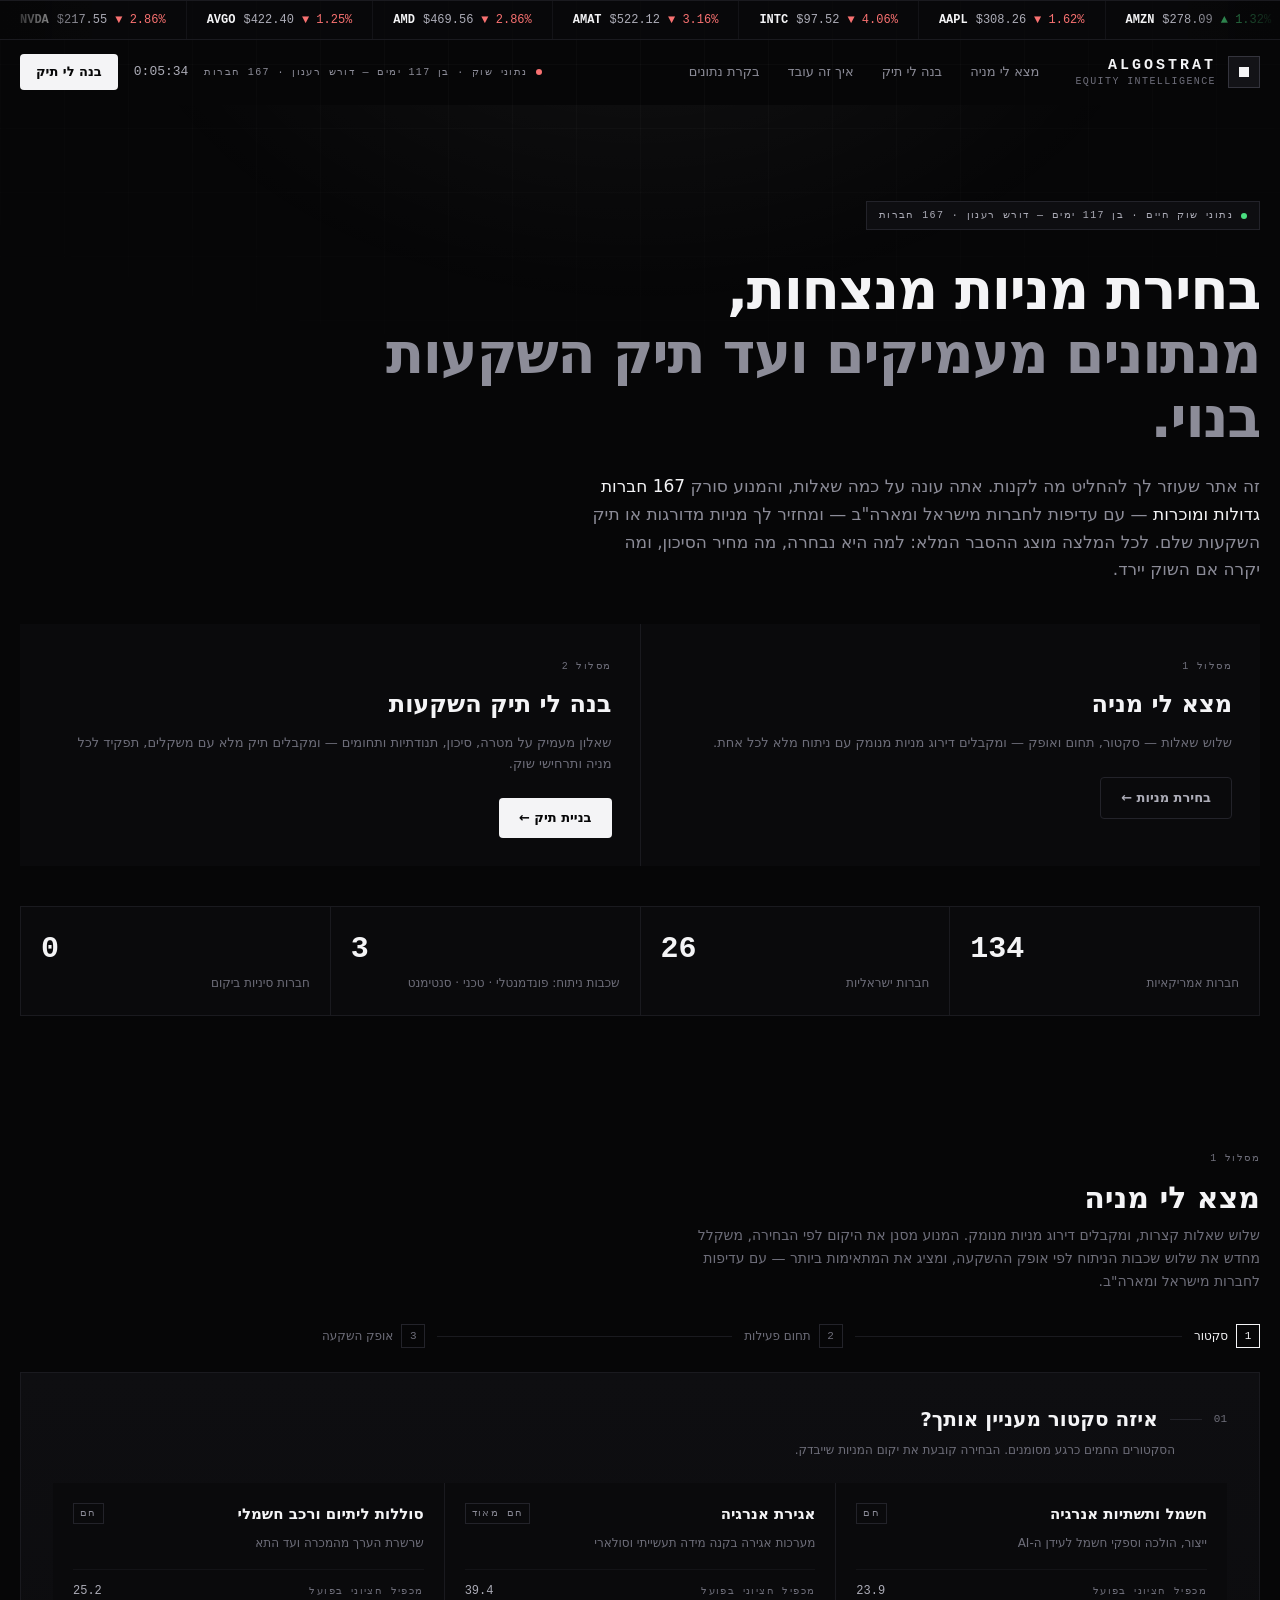
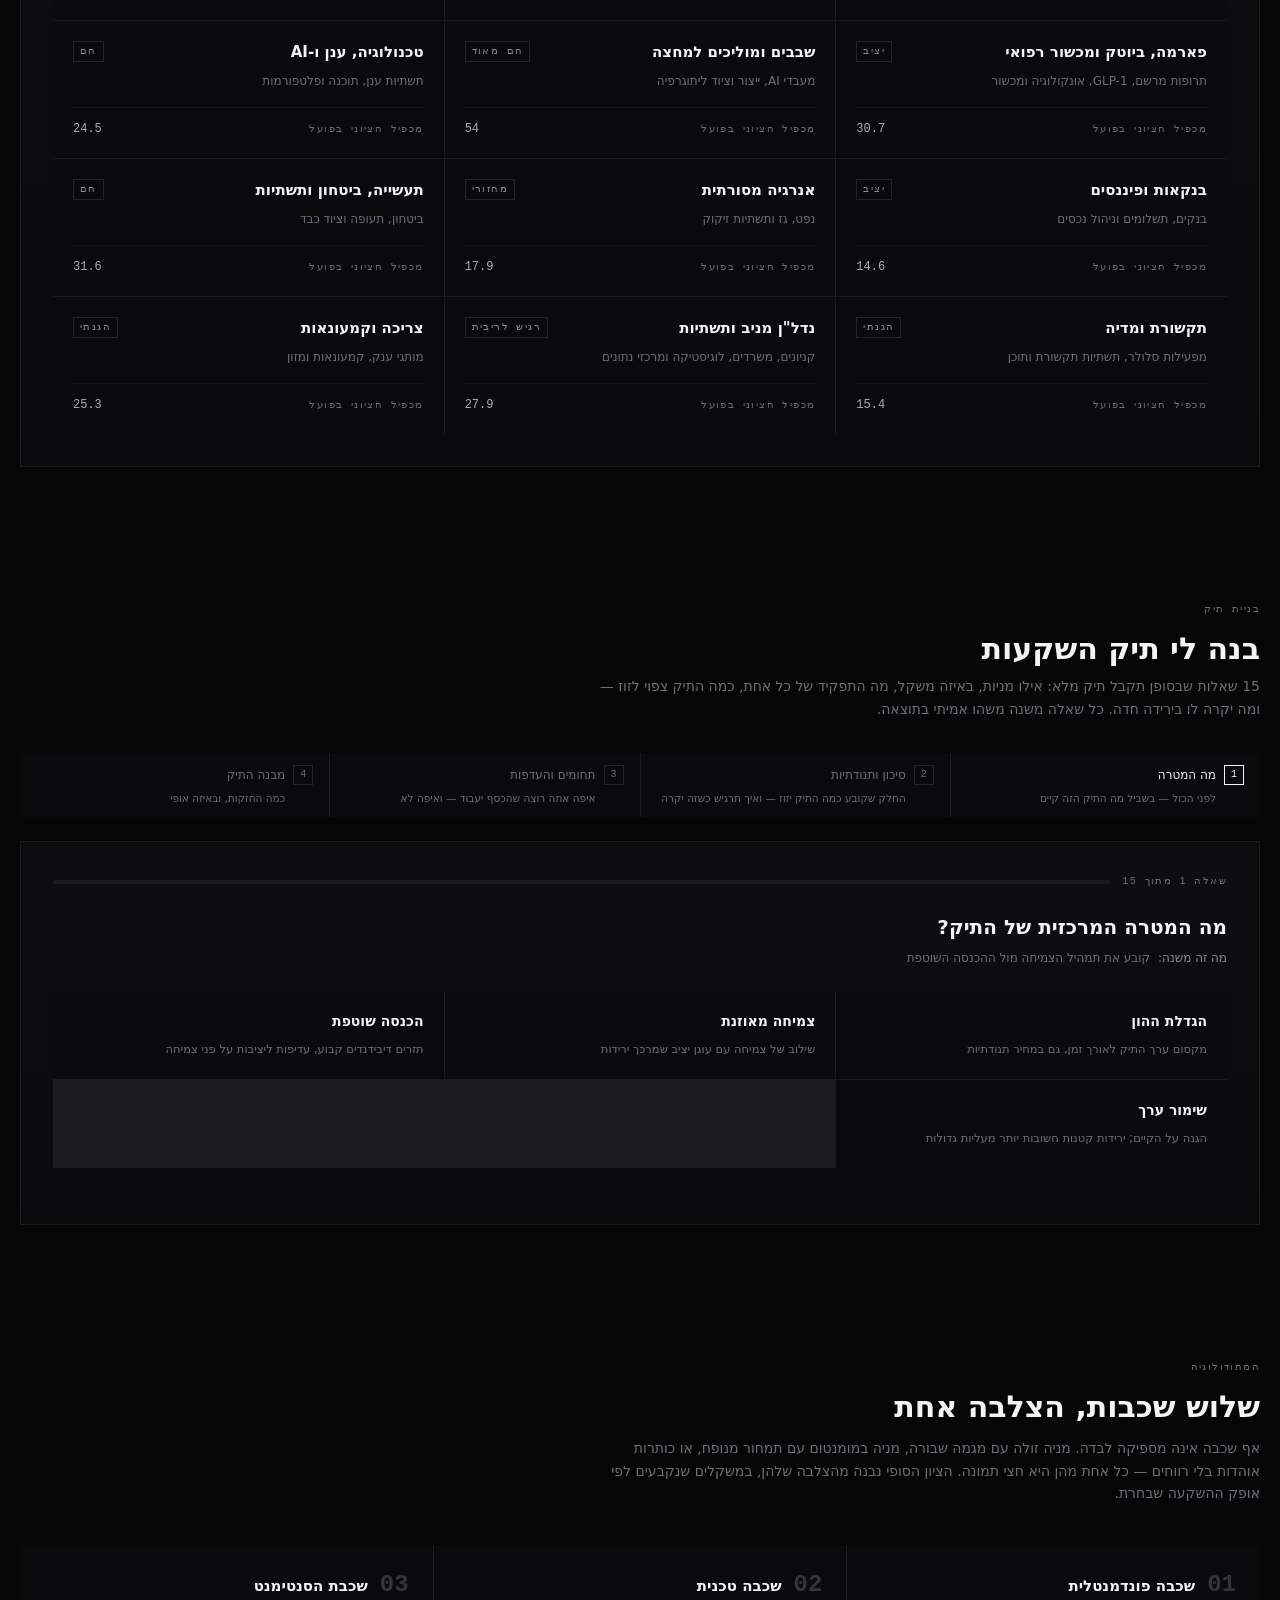
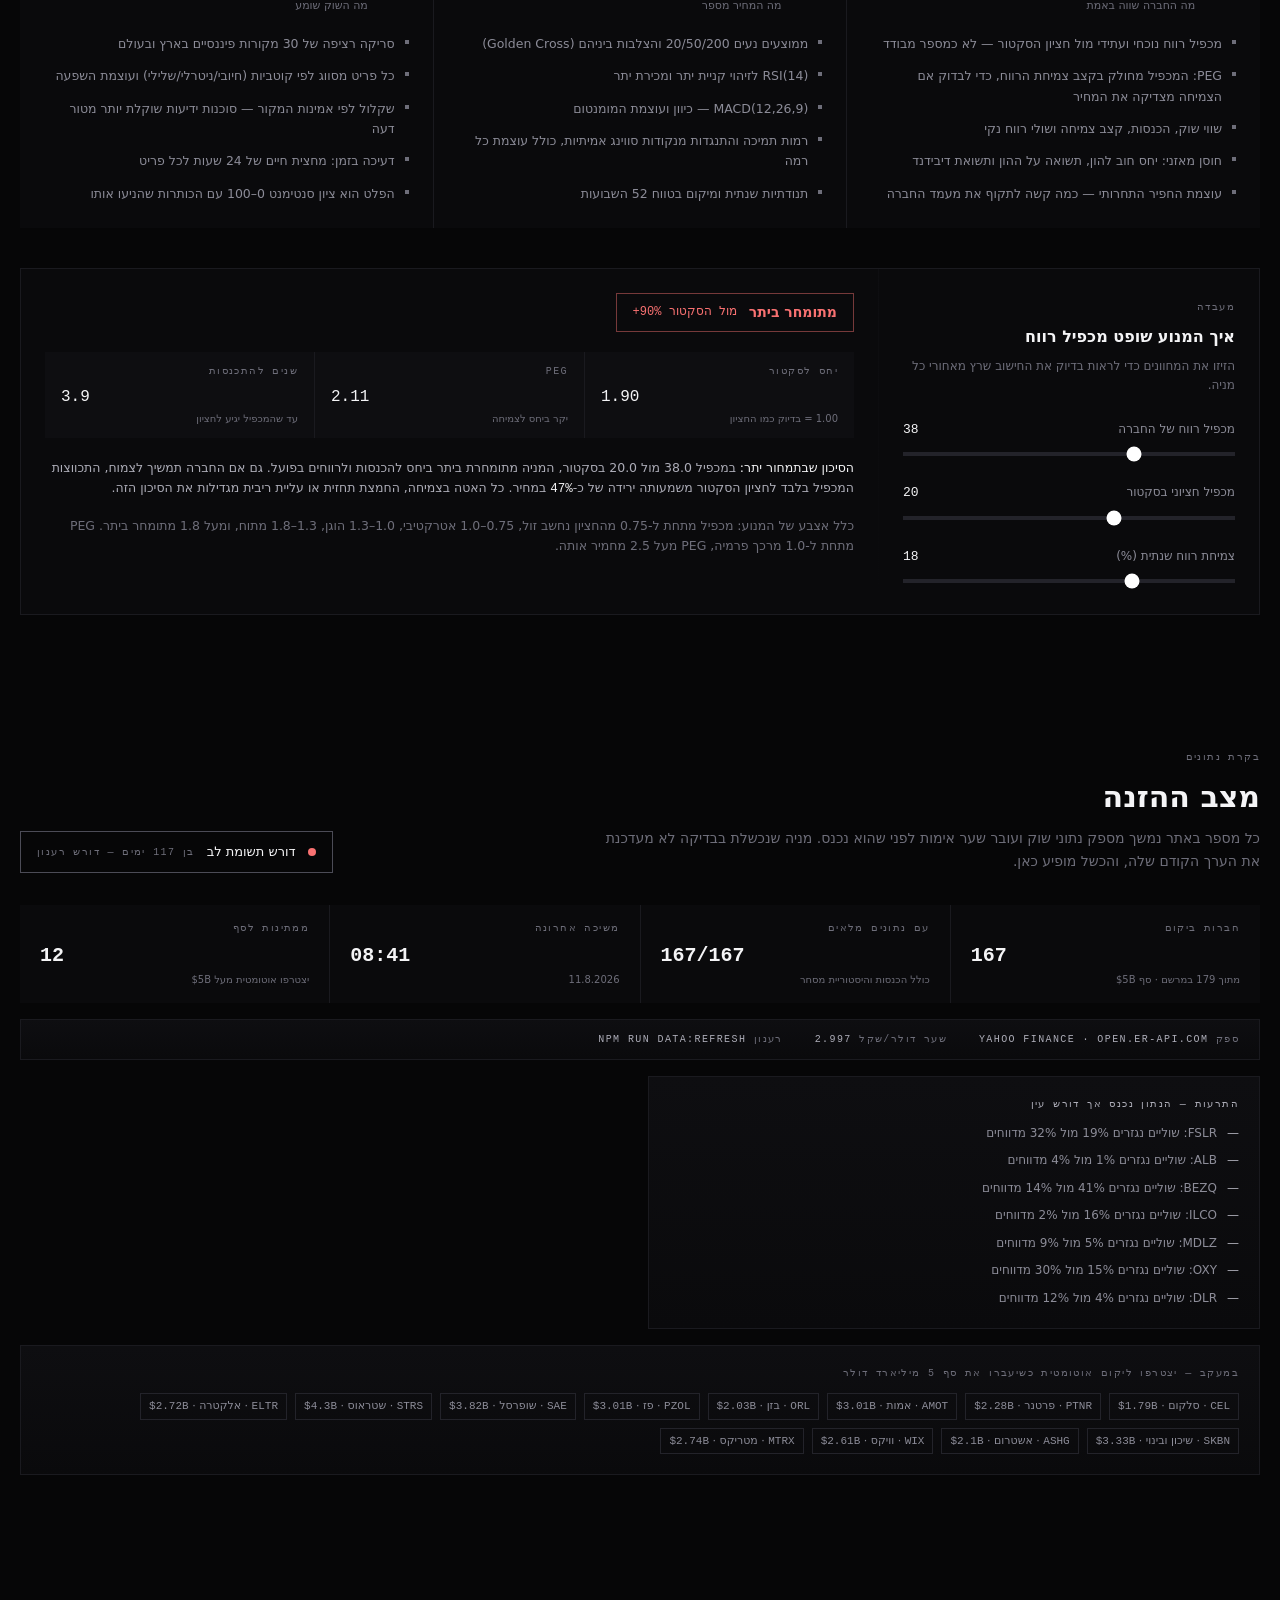
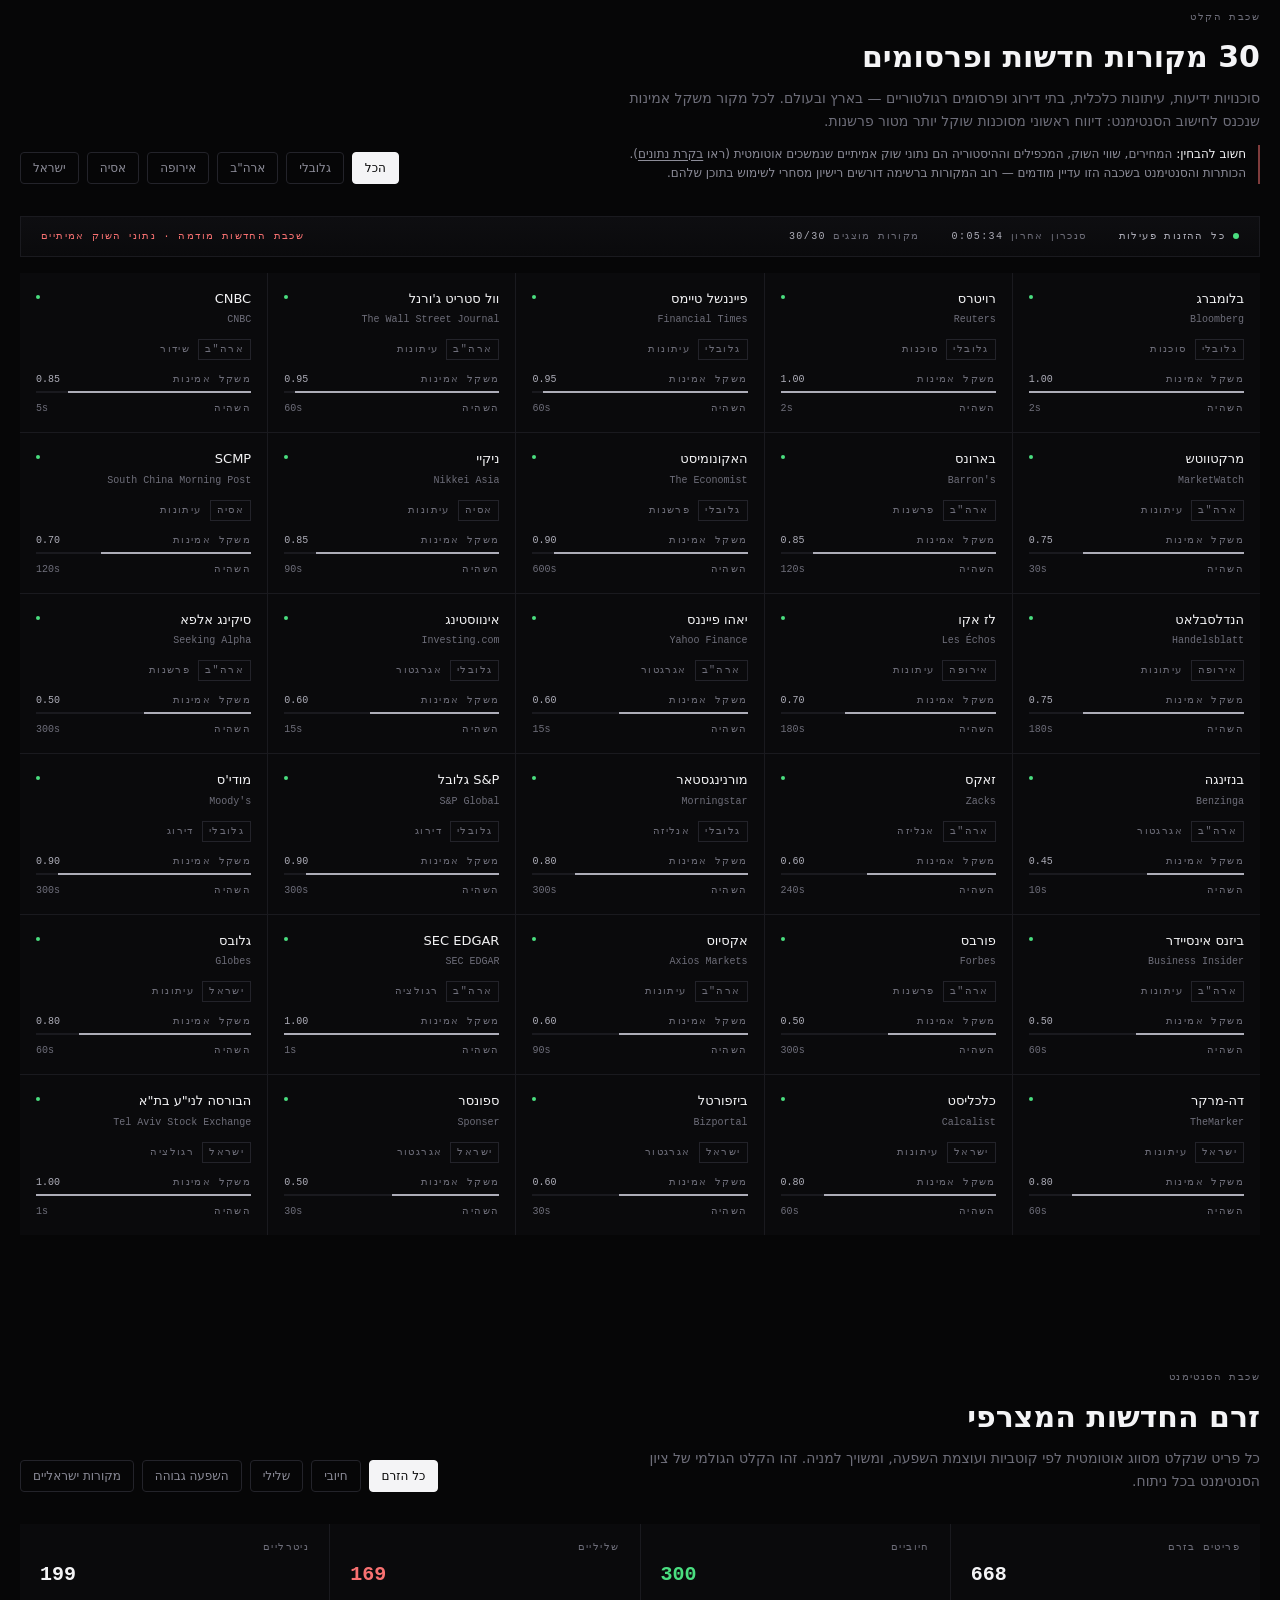
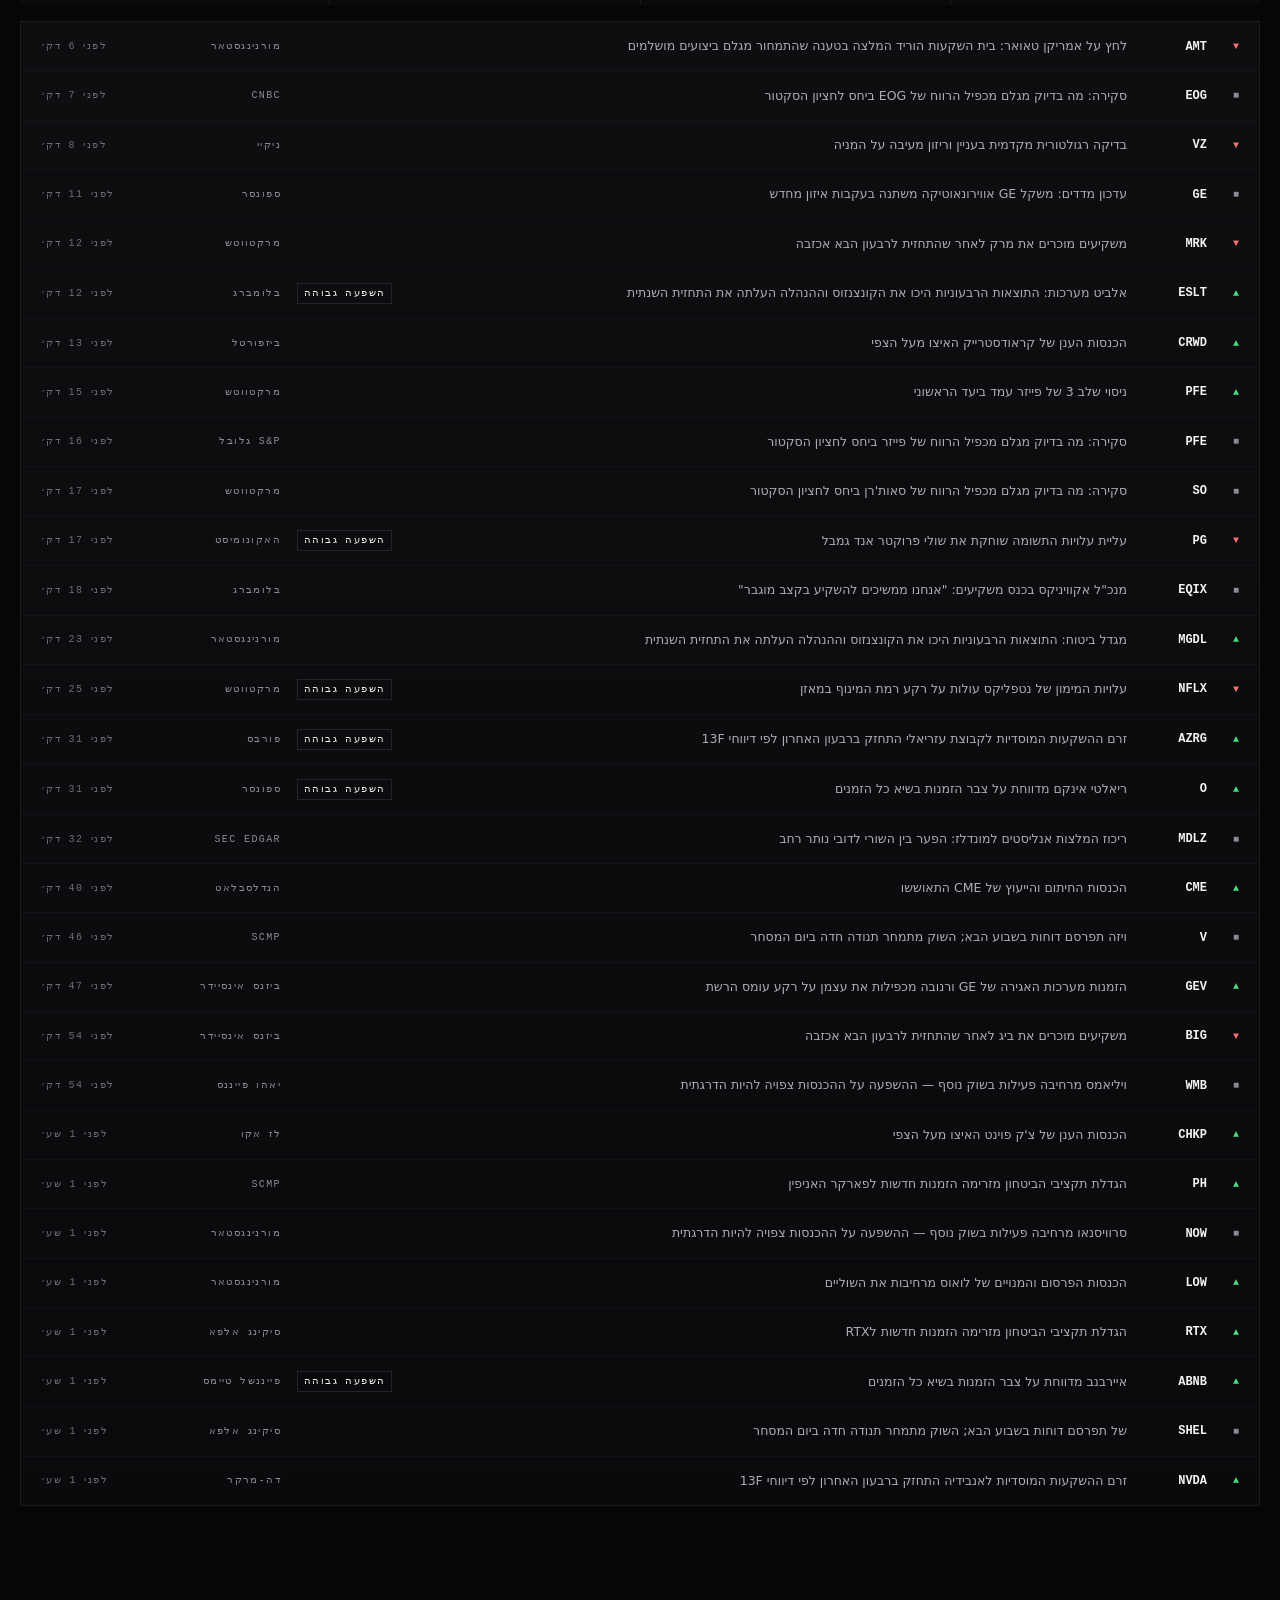
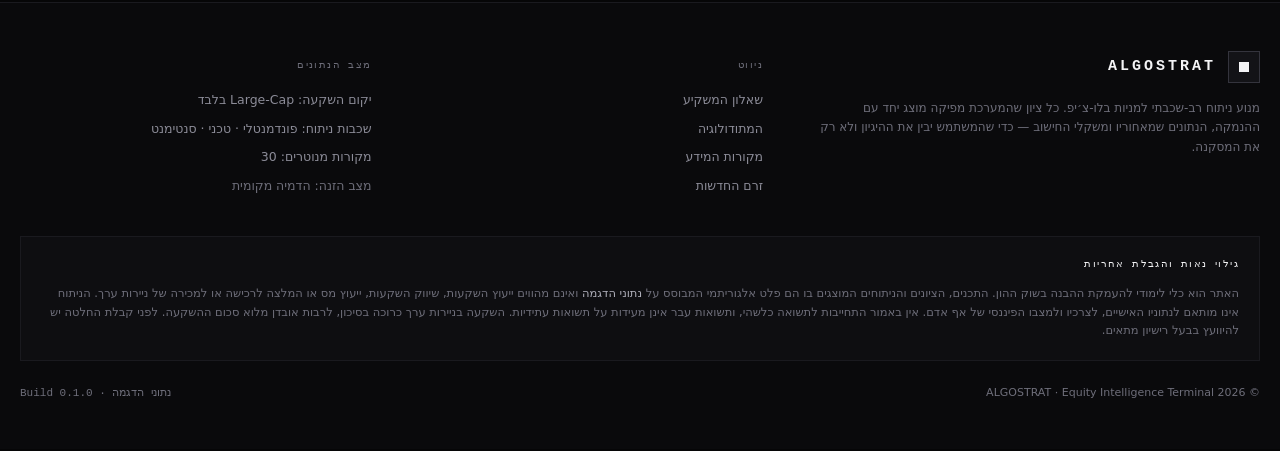
==== commit fad3efd6: "תצוגה מקדימה לשיתוף, favicon ו-sitemap Co-Authored-By: Claude Opus 5 <noreply@anthropic.com>" ====
--- a/index.html
+++ b/index.html
@@ -3,9 +3,42 @@
   <head>
     <meta charset="UTF-8" />
     <meta name="viewport" content="width=device-width, initial-scale=1.0" />
-    <meta name="description" content="ALGOSTRAT — פלטפורמת ניתוח אלגוריתמי למניות בלו-צ'יפ: פונדמנטלי, טכני וסנטימנט חדשותי." />
-    <title>ALGOSTRAT · מנוע ניתוח אלגו למניות בלו-צ'יפ</title>
-    <script type="module" crossorigin src="/assets/index-vQAEwxdN.js"></script>
+
+    <title>ALGOSTRAT · בחירת מניות מנצחות ובניית תיק השקעות</title>
+    <meta
+      name="description"
+      content="מנוע ניתוח מניות בעברית: 167 חברות מארה״ב ומישראל, ניתוח פונדמנטלי וטכני מעמיק, ובניית תיק השקעות מותאם אישית. נתוני שוק אמיתיים."
+    />
+    <meta name="theme-color" content="#060607" />
+
+    <!-- תצוגה מקדימה בוואטסאפ, פייסבוק וטלגרם. בלי אלה הקישור נשלח כטקסט יבש. -->
+    <meta property="og:type" content="website" />
+    <meta property="og:locale" content="he_IL" />
+    <meta property="og:site_name" content="ALGOSTRAT" />
+    <meta property="og:title" content="ALGOSTRAT · בחירת מניות מנצחות" />
+    <meta
+      property="og:description"
+      content="עונים על כמה שאלות ומקבלים מניות מדורגות או תיק השקעות שלם — עם ההסבר המלא מאחורי כל בחירה."
+    />
+    <meta property="og:url" content="https://shopshain6-sys.github.io/" />
+    <meta property="og:image" content="https://shopshain6-sys.github.io/og.png" />
+    <meta property="og:image:width" content="1200" />
+    <meta property="og:image:height" content="630" />
+
+    <meta name="twitter:card" content="summary_large_image" />
+    <meta name="twitter:title" content="ALGOSTRAT · בחירת מניות מנצחות" />
+    <meta
+      name="twitter:description"
+      content="ניתוח מעמיק ל-167 חברות מארה״ב ומישראל, ובניית תיק השקעות מותאם אישית."
+    />
+    <meta name="twitter:image" content="https://shopshain6-sys.github.io/og.png" />
+
+    <link rel="canonical" href="https://shopshain6-sys.github.io/" />
+    <link
+      rel="icon"
+      href="data:image/svg+xml,%3Csvg xmlns='http://www.w3.org/2000/svg' viewBox='0 0 32 32'%3E%3Crect width='32' height='32' fill='%23060607'/%3E%3Cpath d='M5 24 L12 18 L18 21 L27 8' fill='none' stroke='%23f4f4f6' stroke-width='2.5'/%3E%3Ccircle cx='27' cy='8' r='2.5' fill='%234ade80'/%3E%3C/svg%3E"
+    />
+    <script type="module" crossorigin src="/assets/index-CohOaBOC.js"></script>
     <link rel="stylesheet" crossorigin href="/assets/index-DhhJKUA5.css">
   </head>
   <body>
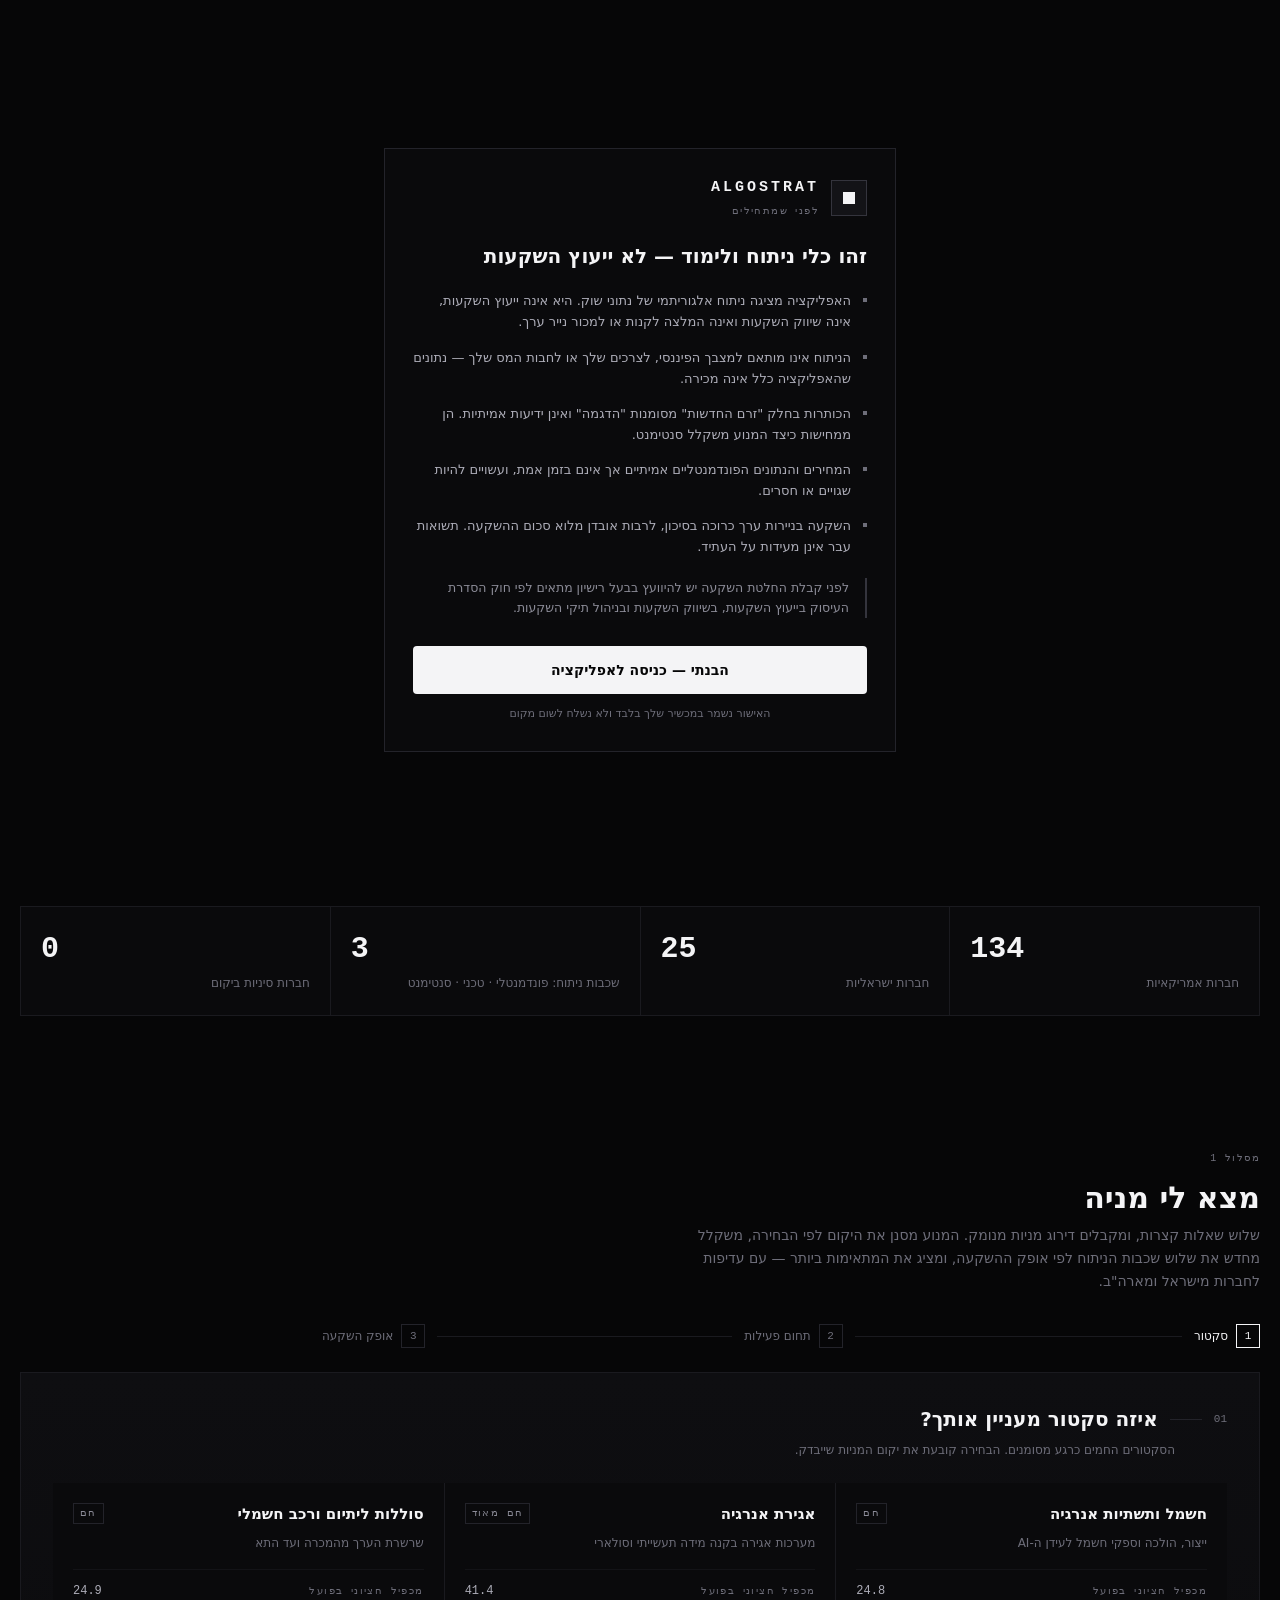
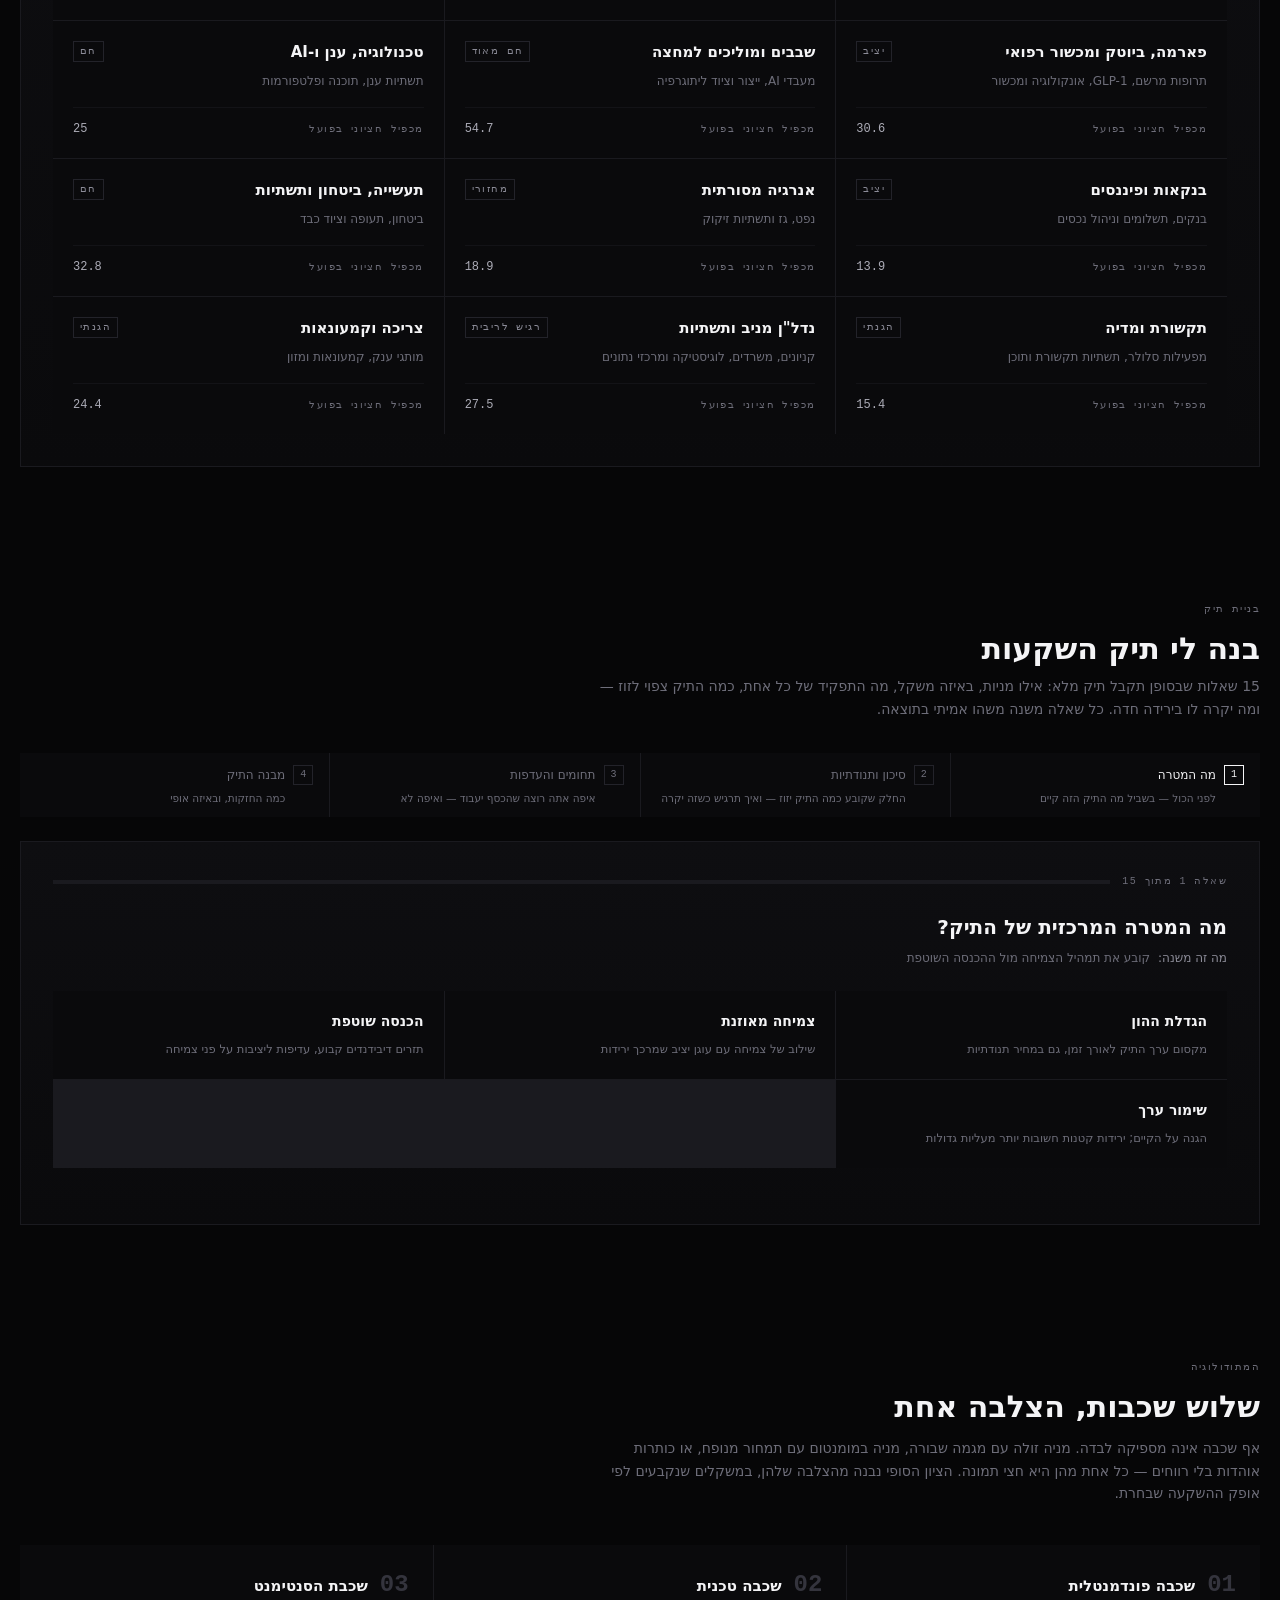
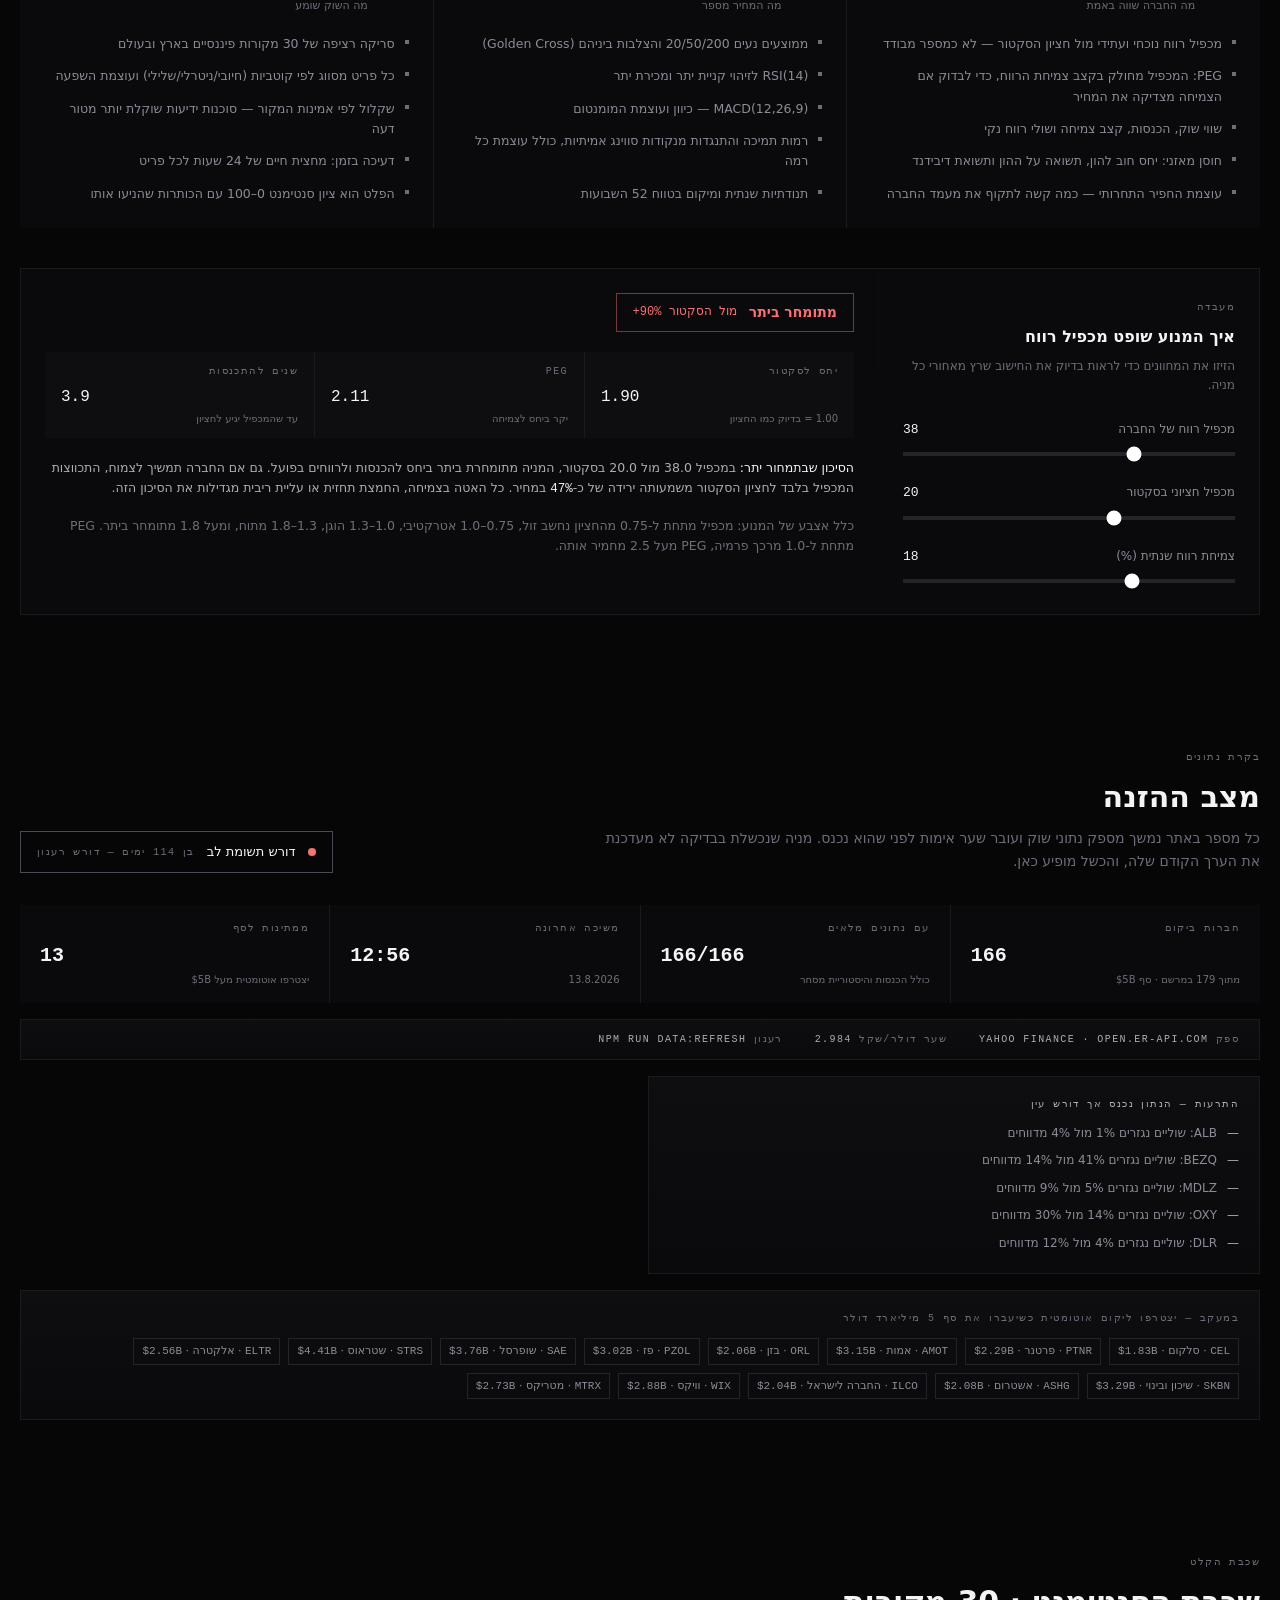
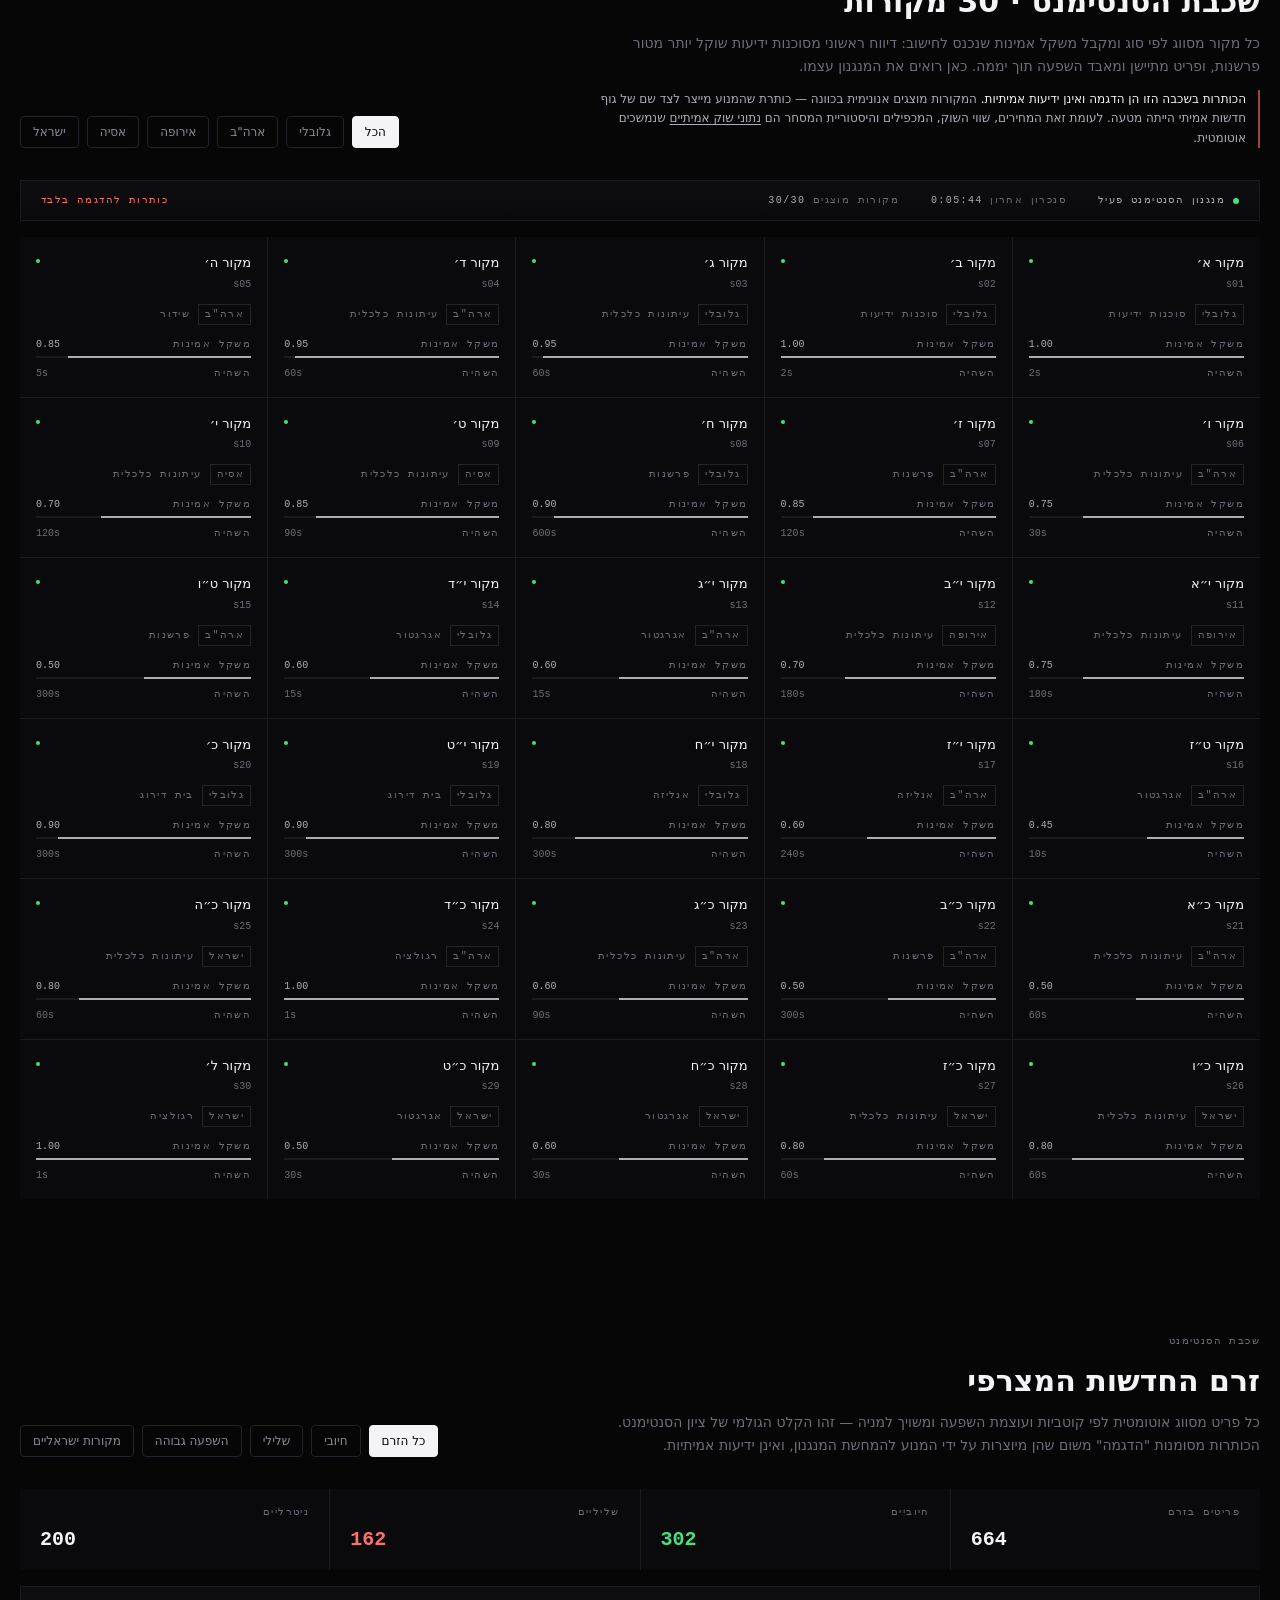
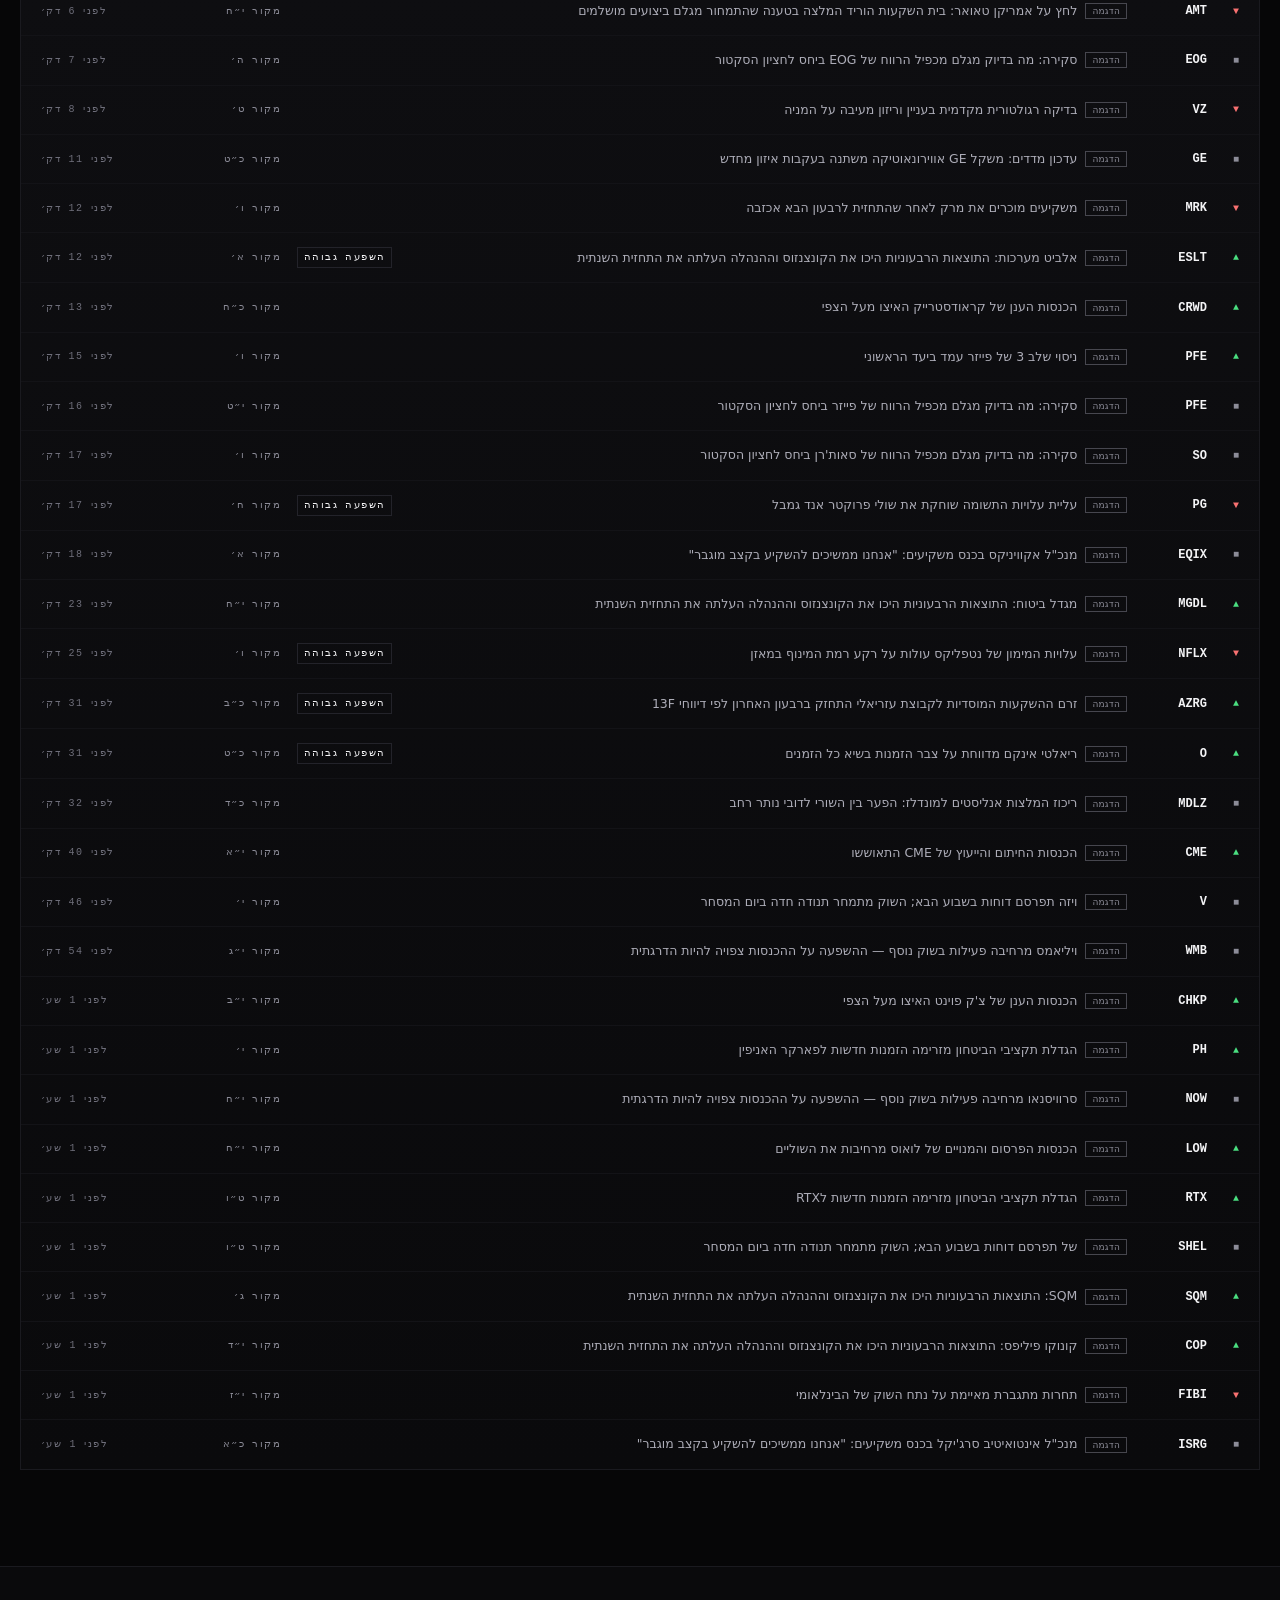
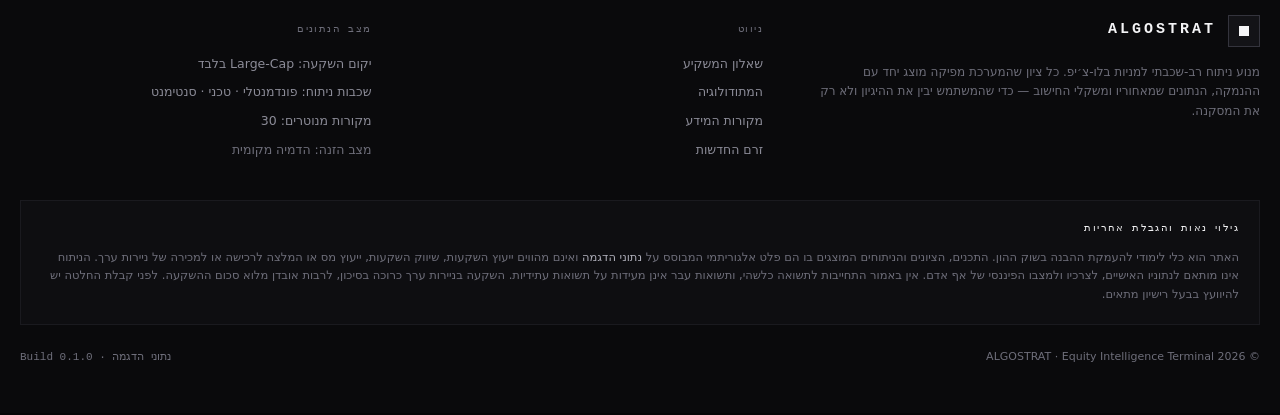
==== commit b5acaa66: "מדיניות פרטיות, מסך הבהרה ואזורי בטיחות לאייפון Co-Authored-By: Claude Opus 5 <noreply@anthropic.com" ====
--- a/index.html
+++ b/index.html
@@ -2,7 +2,12 @@
 <html lang="he" dir="rtl">
   <head>
     <meta charset="UTF-8" />
-    <meta name="viewport" content="width=device-width, initial-scale=1.0" />
+    <!-- viewport-fit=cover נדרש כדי ש-env(safe-area-inset-*) יחזיר ערכים אמיתיים
+         באייפון עם מגרעת. user-scalable=no מונע זום מקרי בהקשה כפולה על מספרים. -->
+    <meta
+      name="viewport"
+      content="width=device-width, initial-scale=1.0, viewport-fit=cover, user-scalable=no"
+    />
 
     <title>ALGOSTRAT · בחירת מניות מנצחות ובניית תיק השקעות</title>
     <meta
@@ -38,8 +43,8 @@
       rel="icon"
       href="data:image/svg+xml,%3Csvg xmlns='http://www.w3.org/2000/svg' viewBox='0 0 32 32'%3E%3Crect width='32' height='32' fill='%23060607'/%3E%3Cpath d='M5 24 L12 18 L18 21 L27 8' fill='none' stroke='%23f4f4f6' stroke-width='2.5'/%3E%3Ccircle cx='27' cy='8' r='2.5' fill='%234ade80'/%3E%3C/svg%3E"
     />
-    <script type="module" crossorigin src="/assets/index-CohOaBOC.js"></script>
-    <link rel="stylesheet" crossorigin href="/assets/index-DhhJKUA5.css">
+    <script type="module" crossorigin src="/assets/index-DNfWWufo.js"></script>
+    <link rel="stylesheet" crossorigin href="/assets/index-Bezy22Rr.css">
   </head>
   <body>
     <div id="root"></div>
--- a/assets/index-Bezy22Rr.css
+++ b/assets/index-Bezy22Rr.css
@@ -0,0 +1 @@
+/*! tailwindcss v4.3.3 | MIT License | https://tailwindcss.com */@layer properties{@supports (((-webkit-hyphens:none)) and (not (margin-trim:inline))) or ((-moz-orient:inline) and (not (color:rgb(from red r g b)))){*,:before,:after,::backdrop{--tw-rotate-x:initial;--tw-rotate-y:initial;--tw-rotate-z:initial;--tw-skew-x:initial;--tw-skew-y:initial;--tw-space-y-reverse:0;--tw-divide-y-reverse:0;--tw-border-style:solid;--tw-gradient-position:initial;--tw-gradient-from:#0000;--tw-gradient-via:#0000;--tw-gradient-to:#0000;--tw-gradient-stops:initial;--tw-gradient-via-stops:initial;--tw-gradient-from-position:0%;--tw-gradient-via-position:50%;--tw-gradient-to-position:100%;--tw-leading:initial;--tw-font-weight:initial;--tw-tracking:initial;--tw-ordinal:initial;--tw-slashed-zero:initial;--tw-numeric-figure:initial;--tw-numeric-spacing:initial;--tw-numeric-fraction:initial;--tw-blur:initial;--tw-brightness:initial;--tw-contrast:initial;--tw-grayscale:initial;--tw-hue-rotate:initial;--tw-invert:initial;--tw-opacity:initial;--tw-saturate:initial;--tw-sepia:initial;--tw-drop-shadow:initial;--tw-drop-shadow-color:initial;--tw-drop-shadow-alpha:100%;--tw-drop-shadow-size:initial;--tw-backdrop-blur:initial;--tw-backdrop-brightness:initial;--tw-backdrop-contrast:initial;--tw-backdrop-grayscale:initial;--tw-backdrop-hue-rotate:initial;--tw-backdrop-invert:initial;--tw-backdrop-opacity:initial;--tw-backdrop-saturate:initial;--tw-backdrop-sepia:initial;--tw-duration:initial;--tw-translate-x:0;--tw-translate-y:0;--tw-translate-z:0}}}@layer theme{:root,:host{--font-sans:"Assistant", "Heebo", "Rubik", ui-sans-serif, system-ui, -apple-system, "Segoe UI", sans-serif;--font-mono:ui-monospace, "SF Mono", "JetBrains Mono", "Menlo", monospace;--color-white:#fff;--spacing:.25rem;--container-md:28rem;--container-lg:32rem;--container-xl:36rem;--container-2xl:42rem;--container-4xl:56rem;--text-sm:.875rem;--text-sm--line-height:calc(1.25 / .875);--text-lg:1.125rem;--text-lg--line-height:calc(1.75 / 1.125);--text-xl:1.25rem;--text-xl--line-height:calc(1.75 / 1.25);--text-2xl:1.5rem;--text-2xl--line-height:calc(2 / 1.5);--text-3xl:1.875rem;--text-3xl--line-height: 1.2 ;--font-weight-normal:400;--font-weight-medium:500;--font-weight-semibold:600;--font-weight-bold:700;--tracking-tight:-.025em;--tracking-wide:.025em;--leading-snug:1.375;--leading-relaxed:1.625;--radius-sm:.25rem;--blur-sm:8px;--blur-md:12px;--default-transition-duration:.15s;--default-transition-timing-function:cubic-bezier(.4, 0, .2, 1);--default-font-family:var(--font-sans);--default-mono-font-family:var(--font-mono);--color-ink-950:#060607;--color-ink-900:#0a0a0c;--color-ink-850:#0e0e11;--color-ink-800:#131317;--color-ink-700:#1a1a1f;--color-ink-600:#23232a;--color-ink-500:#34343d;--color-ink-400:#4b4b56;--color-ash-400:#6e6e7a;--color-ash-300:#8c8c98;--color-ash-200:#adadb8;--color-ash-100:#d6d6dc;--color-paper:#f4f4f6;--color-up:#4ade80;--color-down:#f87171}}@layer base{*,:after,:before,::backdrop{box-sizing:border-box;border:0 solid;margin:0;padding:0}::file-selector-button{box-sizing:border-box;border:0 solid;margin:0;padding:0}html,:host{-webkit-text-size-adjust:100%;-moz-tab-size:4;tab-size:4;line-height:1.5;font-family:var(--default-font-family,-apple-system, BlinkMacSystemFont, "Segoe UI", Roboto, "Helvetica Neue", "Noto Sans", Arial, sans-serif, "Apple Color Emoji", "Segoe UI Emoji", "Segoe UI Symbol", "Noto Color Emoji");font-feature-settings:var(--default-font-feature-settings,normal);font-variation-settings:var(--default-font-variation-settings,normal);-webkit-tap-highlight-color:transparent}hr{height:0;color:inherit;border-top-width:1px}abbr:where([title]){-webkit-text-decoration:underline dotted;text-decoration:underline dotted}h1,h2,h3,h4,h5,h6{font-size:inherit;font-weight:inherit}a{color:inherit;-webkit-text-decoration:inherit;text-decoration:inherit}b,strong{font-weight:bolder}code,kbd,samp,pre{font-family:var(--default-mono-font-family,ui-monospace, SFMono-Regular, Menlo, Monaco, Consolas, "Liberation Mono", "Courier New", monospace);font-feature-settings:var(--default-mono-font-feature-settings,normal);font-variation-settings:var(--default-mono-font-variation-settings,normal);font-size:1em}small{font-size:80%}sub,sup{vertical-align:baseline;font-size:75%;line-height:0;position:relative}sub{bottom:-.25em}sup{top:-.5em}table{text-indent:0;border-color:inherit;border-collapse:collapse}:-moz-focusring:where(:not(iframe)){outline:auto}progress{vertical-align:baseline}summary{display:list-item}ol,ul,menu{list-style:none}img,svg,video,canvas,audio,iframe,embed,object{vertical-align:middle;display:block}img,video{max-width:100%;height:auto}button,input,select,optgroup,textarea{font:inherit;font-feature-settings:inherit;font-variation-settings:inherit;letter-spacing:inherit;color:inherit;opacity:1;background-color:#0000;border-radius:0}::file-selector-button{font:inherit;font-feature-settings:inherit;font-variation-settings:inherit;letter-spacing:inherit;color:inherit;opacity:1;background-color:#0000;border-radius:0}:where(select:is([multiple],[size])) optgroup{font-weight:bolder}:where(select:is([multiple],[size])) optgroup option{padding-inline-start:20px}::file-selector-button{margin-inline-end:4px}::placeholder{opacity:1}@supports (not ((-webkit-appearance:-apple-pay-button))) or (contain-intrinsic-size:1px){::placeholder{color:currentColor}@supports (color:color-mix(in lab,red,red)){::placeholder{color:color-mix(in oklab,currentcolor 50%,transparent)}}}textarea{resize:vertical}::-webkit-search-decoration{-webkit-appearance:none}::-webkit-date-and-time-value{min-height:1lh;text-align:inherit}::-webkit-datetime-edit{display:inline-flex}::-webkit-datetime-edit-fields-wrapper{padding:0}::-webkit-datetime-edit{padding-block:0}::-webkit-datetime-edit-year-field{padding-block:0}::-webkit-datetime-edit-month-field{padding-block:0}::-webkit-datetime-edit-day-field{padding-block:0}::-webkit-datetime-edit-hour-field{padding-block:0}::-webkit-datetime-edit-minute-field{padding-block:0}::-webkit-datetime-edit-second-field{padding-block:0}::-webkit-datetime-edit-millisecond-field{padding-block:0}::-webkit-datetime-edit-meridiem-field{padding-block:0}::-webkit-calendar-picker-indicator{line-height:1}:-moz-ui-invalid{box-shadow:none}button,input:where([type=button],[type=reset],[type=submit]){-webkit-appearance:button;-moz-appearance:button;appearance:button}::file-selector-button{-webkit-appearance:button;-moz-appearance:button;appearance:button}::-webkit-inner-spin-button{height:auto}::-webkit-outer-spin-button{height:auto}[hidden]:where(:not([hidden=until-found])){display:none!important}*{-webkit-font-smoothing:antialiased}html{scroll-behavior:smooth}body{background-color:var(--color-ink-950);color:var(--color-ash-100);font-family:var(--font-sans);overflow-x:hidden}body:before{content:"";pointer-events:none;z-index:0;background-image:linear-gradient(90deg,#ffffff06 1px,#0000 1px),linear-gradient(#ffffff06 1px,#0000 1px);background-size:64px 64px;position:fixed;top:0;right:0;bottom:0;left:0;-webkit-mask-image:radial-gradient(100% 60% at 50% 0,#000 20%,#0000 80%);mask-image:radial-gradient(100% 60% at 50% 0,#000 20%,#0000 80%)}::selection{background:var(--color-paper);color:var(--color-ink-950)}::-webkit-scrollbar{width:10px;height:10px}::-webkit-scrollbar-track{background:var(--color-ink-900)}::-webkit-scrollbar-thumb{background:var(--color-ink-600);border-radius:99px}::-webkit-scrollbar-thumb:hover{background:var(--color-ink-500)}.num{font-family:var(--font-mono);font-variant-numeric:tabular-nums;direction:ltr;unicode-bidi:isolate}}@layer components{.panel{background:linear-gradient(180deg,var(--color-ink-850) 0%,var(--color-ink-900) 100%);border:1px solid var(--color-ink-700)}.hairline{border-color:var(--color-ink-700)}.label-xs{letter-spacing:.14em;text-transform:uppercase;color:var(--color-ash-400);font-size:10px;font-family:var(--font-mono)}.btn-primary{background:var(--color-paper);color:var(--color-ink-950);transition:transform .18s cubic-bezier(.22,1,.36,1),box-shadow .18s,opacity .18s}.btn-primary:hover{box-shadow:0 0 0 1px var(--color-paper),0 8px 30px -12px #ffffff80}.btn-primary:active{transform:translateY(1px)}.btn-primary:disabled{opacity:.28;box-shadow:none;cursor:not-allowed}.btn-ghost{border:1px solid var(--color-ink-600);color:var(--color-ash-200);transition:border-color .18s,color .18s,background-color .18s}.btn-ghost:hover{border-color:var(--color-ink-400);color:var(--color-paper);background:var(--color-ink-800)}}@layer utilities{.pointer-events-none{pointer-events:none}.visible{visibility:visible}.absolute{position:absolute}.fixed{position:fixed}.relative{position:relative}.sticky{position:sticky}.inset-0{top:0;right:0;bottom:0;left:0}.inset-x-0{inset-inline:0}.inset-y-0{inset-block:0}.start-0{inset-inline-start:calc(var(--spacing) * 0)}.start-1\/2{inset-inline-start:50%}.end-0{inset-inline-end:calc(var(--spacing) * 0)}.-top-1{top:calc(var(--spacing) * -1)}.-top-40{top:calc(var(--spacing) * -40)}.top-0{top:0}.top-1{top:var(--spacing)}.z-10{z-index:10}.z-50{z-index:50}.z-\[60\]{z-index:60}.z-\[100\]{z-index:100}.mx-5{margin-inline:calc(var(--spacing) * 5)}.mx-auto{margin-inline:auto}.my-0{margin-block:0}.my-auto{margin-block:auto}.ms-2{margin-inline-start:calc(var(--spacing) * 2)}.ms-auto{margin-inline-start:auto}.me-1\.5{margin-inline-end:calc(var(--spacing) * 1.5)}.me-2{margin-inline-end:calc(var(--spacing) * 2)}.mt-0\.5{margin-top:calc(var(--spacing) * .5)}.mt-1{margin-top:var(--spacing)}.mt-1\.5{margin-top:calc(var(--spacing) * 1.5)}.mt-2{margin-top:calc(var(--spacing) * 2)}.mt-2\.5{margin-top:calc(var(--spacing) * 2.5)}.mt-3{margin-top:calc(var(--spacing) * 3)}.mt-4{margin-top:calc(var(--spacing) * 4)}.mt-5{margin-top:calc(var(--spacing) * 5)}.mt-6{margin-top:calc(var(--spacing) * 6)}.mt-7{margin-top:calc(var(--spacing) * 7)}.mt-8{margin-top:calc(var(--spacing) * 8)}.mt-10{margin-top:calc(var(--spacing) * 10)}.mt-auto{margin-top:auto}.mb-2\.5{margin-bottom:calc(var(--spacing) * 2.5)}.mb-3{margin-bottom:calc(var(--spacing) * 3)}.mb-4{margin-bottom:calc(var(--spacing) * 4)}.mb-5{margin-bottom:calc(var(--spacing) * 5)}.mb-6{margin-bottom:calc(var(--spacing) * 6)}.mb-8{margin-bottom:calc(var(--spacing) * 8)}.line-clamp-3{-webkit-line-clamp:3;-webkit-box-orient:vertical;display:-webkit-box;overflow:hidden}.block{display:block}.contents{display:contents}.flex{display:flex}.grid{display:grid}.hidden{display:none}.inline-block{display:inline-block}.inline-flex{display:inline-flex}.table{display:table}.h-0{height:0}.h-0\.5{height:calc(var(--spacing) * .5)}.h-1{height:var(--spacing)}.h-1\.5{height:calc(var(--spacing) * 1.5)}.h-2{height:calc(var(--spacing) * 2)}.h-2\.5{height:calc(var(--spacing) * 2.5)}.h-3{height:calc(var(--spacing) * 3)}.h-4{height:calc(var(--spacing) * 4)}.h-5{height:calc(var(--spacing) * 5)}.h-6{height:calc(var(--spacing) * 6)}.h-8{height:calc(var(--spacing) * 8)}.h-9{height:calc(var(--spacing) * 9)}.h-16{height:calc(var(--spacing) * 16)}.h-\[520px\]{height:520px}.h-fit{height:fit-content}.h-full{height:100%}.h-px{height:1px}.min-h-screen{min-height:100vh}.w-1{width:var(--spacing)}.w-1\.5{width:calc(var(--spacing) * 1.5)}.w-1\/3{width:33.3333%}.w-2{width:calc(var(--spacing) * 2)}.w-2\.5{width:calc(var(--spacing) * 2.5)}.w-3{width:calc(var(--spacing) * 3)}.w-4{width:calc(var(--spacing) * 4)}.w-5{width:calc(var(--spacing) * 5)}.w-6{width:calc(var(--spacing) * 6)}.w-7{width:calc(var(--spacing) * 7)}.w-8{width:calc(var(--spacing) * 8)}.w-9{width:calc(var(--spacing) * 9)}.w-14{width:calc(var(--spacing) * 14)}.w-16{width:calc(var(--spacing) * 16)}.w-20{width:calc(var(--spacing) * 20)}.w-24{width:calc(var(--spacing) * 24)}.w-32{width:calc(var(--spacing) * 32)}.w-full{width:100%}.w-max{width:max-content}.w-px{width:1px}.max-w-2xl{max-width:var(--container-2xl)}.max-w-4xl{max-width:var(--container-4xl)}.max-w-\[1180px\]{max-width:1180px}.max-w-\[1400px\]{max-width:1400px}.max-w-lg{max-width:var(--container-lg)}.max-w-md{max-width:var(--container-md)}.max-w-xl{max-width:var(--container-xl)}.min-w-0{min-width:0}.min-w-\[880px\]{min-width:880px}.flex-1{flex:1}.shrink-0{flex-shrink:0}.border-collapse{border-collapse:collapse}.-rotate-90{rotate:-90deg}.transform{transform:var(--tw-rotate-x,) var(--tw-rotate-y,) var(--tw-rotate-z,) var(--tw-skew-x,) var(--tw-skew-y,)}.cursor-pointer{cursor:pointer}.resize{resize:both}.scroll-mt-20{scroll-margin-top:calc(var(--spacing) * 20)}.appearance-none{-webkit-appearance:none;-moz-appearance:none;appearance:none}.grid-cols-2{grid-template-columns:repeat(2,minmax(0,1fr))}.flex-col{flex-direction:column}.flex-wrap{flex-wrap:wrap}.place-items-center{place-items:center}.items-baseline{align-items:baseline}.items-center{align-items:center}.items-end{align-items:flex-end}.items-start{align-items:flex-start}.justify-between{justify-content:space-between}.justify-center{justify-content:center}.justify-start{justify-content:flex-start}.gap-1{gap:var(--spacing)}.gap-1\.5{gap:calc(var(--spacing) * 1.5)}.gap-2{gap:calc(var(--spacing) * 2)}.gap-2\.5{gap:calc(var(--spacing) * 2.5)}.gap-3{gap:calc(var(--spacing) * 3)}.gap-4{gap:calc(var(--spacing) * 4)}.gap-5{gap:calc(var(--spacing) * 5)}.gap-6{gap:calc(var(--spacing) * 6)}.gap-10{gap:calc(var(--spacing) * 10)}.gap-px{gap:1px}:where(.space-y-1\.5>:not(:last-child)){--tw-space-y-reverse:0;margin-block-start:calc(calc(var(--spacing) * 1.5) * var(--tw-space-y-reverse));margin-block-end:calc(calc(var(--spacing) * 1.5) * calc(1 - var(--tw-space-y-reverse)))}:where(.space-y-2>:not(:last-child)){--tw-space-y-reverse:0;margin-block-start:calc(calc(var(--spacing) * 2) * var(--tw-space-y-reverse));margin-block-end:calc(calc(var(--spacing) * 2) * calc(1 - var(--tw-space-y-reverse)))}:where(.space-y-2\.5>:not(:last-child)){--tw-space-y-reverse:0;margin-block-start:calc(calc(var(--spacing) * 2.5) * var(--tw-space-y-reverse));margin-block-end:calc(calc(var(--spacing) * 2.5) * calc(1 - var(--tw-space-y-reverse)))}:where(.space-y-3>:not(:last-child)){--tw-space-y-reverse:0;margin-block-start:calc(calc(var(--spacing) * 3) * var(--tw-space-y-reverse));margin-block-end:calc(calc(var(--spacing) * 3) * calc(1 - var(--tw-space-y-reverse)))}:where(.space-y-3\.5>:not(:last-child)){--tw-space-y-reverse:0;margin-block-start:calc(calc(var(--spacing) * 3.5) * var(--tw-space-y-reverse));margin-block-end:calc(calc(var(--spacing) * 3.5) * calc(1 - var(--tw-space-y-reverse)))}:where(.space-y-4>:not(:last-child)){--tw-space-y-reverse:0;margin-block-start:calc(calc(var(--spacing) * 4) * var(--tw-space-y-reverse));margin-block-end:calc(calc(var(--spacing) * 4) * calc(1 - var(--tw-space-y-reverse)))}:where(.space-y-5>:not(:last-child)){--tw-space-y-reverse:0;margin-block-start:calc(calc(var(--spacing) * 5) * var(--tw-space-y-reverse));margin-block-end:calc(calc(var(--spacing) * 5) * calc(1 - var(--tw-space-y-reverse)))}:where(.space-y-px>:not(:last-child)){--tw-space-y-reverse:0;margin-block-start:calc(1px * var(--tw-space-y-reverse));margin-block-end:calc(1px * calc(1 - var(--tw-space-y-reverse)))}.gap-x-3{column-gap:calc(var(--spacing) * 3)}.gap-x-4{column-gap:calc(var(--spacing) * 4)}.gap-x-8{column-gap:calc(var(--spacing) * 8)}.gap-y-1{row-gap:var(--spacing)}.gap-y-2{row-gap:calc(var(--spacing) * 2)}.gap-y-3{row-gap:calc(var(--spacing) * 3)}.gap-y-4{row-gap:calc(var(--spacing) * 4)}:where(.divide-y>:not(:last-child)){--tw-divide-y-reverse:0;border-bottom-style:var(--tw-border-style);border-top-style:var(--tw-border-style);border-top-width:calc(1px * var(--tw-divide-y-reverse));border-bottom-width:calc(1px * calc(1 - var(--tw-divide-y-reverse)))}:where(.divide-ink-800>:not(:last-child)){border-color:var(--color-ink-800)}.truncate{text-overflow:ellipsis;white-space:nowrap;overflow:hidden}.overflow-hidden{overflow:hidden}.overflow-x-auto{overflow-x:auto}.overflow-y-auto{overflow-y:auto}.rounded-full{border-radius:3.40282e38px}.rounded-sm{border-radius:var(--radius-sm)}.border{border-style:var(--tw-border-style);border-width:1px}.border-y{border-block-style:var(--tw-border-style);border-block-width:1px}.border-s-2{border-inline-start-style:var(--tw-border-style);border-inline-start-width:2px}.border-e{border-inline-end-style:var(--tw-border-style);border-inline-end-width:1px}.border-t{border-top-style:var(--tw-border-style);border-top-width:1px}.border-b{border-bottom-style:var(--tw-border-style);border-bottom-width:1px}.border-\[var\(--color-down\)\]\/45{border-color:#f8717173}@supports (color:color-mix(in lab,red,red)){.border-\[var\(--color-down\)\]\/45{border-color:color-mix(in oklab,var(--color-down) 45%,transparent)}}.border-\[var\(--color-down\)\]\/50{border-color:#f8717180}@supports (color:color-mix(in lab,red,red)){.border-\[var\(--color-down\)\]\/50{border-color:color-mix(in oklab,var(--color-down) 50%,transparent)}}.border-\[var\(--color-down\)\]\/60{border-color:#f8717199}@supports (color:color-mix(in lab,red,red)){.border-\[var\(--color-down\)\]\/60{border-color:color-mix(in oklab,var(--color-down) 60%,transparent)}}.border-\[var\(--color-up\)\]\/45{border-color:#4ade8073}@supports (color:color-mix(in lab,red,red)){.border-\[var\(--color-up\)\]\/45{border-color:color-mix(in oklab,var(--color-up) 45%,transparent)}}.border-ash-300{border-color:var(--color-ash-300)}.border-ash-400{border-color:var(--color-ash-400)}.border-ash-400\/60{border-color:#6e6e7a99}@supports (color:color-mix(in lab,red,red)){.border-ash-400\/60{border-color:color-mix(in oklab,var(--color-ash-400) 60%,transparent)}}.border-ink-500{border-color:var(--color-ink-500)}.border-ink-600{border-color:var(--color-ink-600)}.border-ink-700{border-color:var(--color-ink-700)}.border-ink-800{border-color:var(--color-ink-800)}.border-ink-900{border-color:var(--color-ink-900)}.border-paper{border-color:var(--color-paper)}.border-transparent{border-color:#0000}.bg-\[var\(--color-up\)\]{background-color:var(--color-up)}.bg-ash-100{background-color:var(--color-ash-100)}.bg-ash-200{background-color:var(--color-ash-200)}.bg-ash-300{background-color:var(--color-ash-300)}.bg-ash-400{background-color:var(--color-ash-400)}.bg-ink-600{background-color:var(--color-ink-600)}.bg-ink-700{background-color:var(--color-ink-700)}.bg-ink-800{background-color:var(--color-ink-800)}.bg-ink-850{background-color:var(--color-ink-850)}.bg-ink-850\/95{background-color:#0e0e11f2}@supports (color:color-mix(in lab,red,red)){.bg-ink-850\/95{background-color:color-mix(in oklab,var(--color-ink-850) 95%,transparent)}}.bg-ink-900{background-color:var(--color-ink-900)}.bg-ink-900\/70{background-color:#0a0a0cb3}@supports (color:color-mix(in lab,red,red)){.bg-ink-900\/70{background-color:color-mix(in oklab,var(--color-ink-900) 70%,transparent)}}.bg-ink-900\/95{background-color:#0a0a0cf2}@supports (color:color-mix(in lab,red,red)){.bg-ink-900\/95{background-color:color-mix(in oklab,var(--color-ink-900) 95%,transparent)}}.bg-ink-950{background-color:var(--color-ink-950)}.bg-ink-950\/85{background-color:#060607d9}@supports (color:color-mix(in lab,red,red)){.bg-ink-950\/85{background-color:color-mix(in oklab,var(--color-ink-950) 85%,transparent)}}.bg-ink-950\/92{background-color:#060607eb}@supports (color:color-mix(in lab,red,red)){.bg-ink-950\/92{background-color:color-mix(in oklab,var(--color-ink-950) 92%,transparent)}}.bg-paper{background-color:var(--color-paper)}.bg-transparent{background-color:#0000}.bg-gradient-to-l{--tw-gradient-position:to left in oklab;background-image:linear-gradient(var(--tw-gradient-stops))}.bg-gradient-to-r{--tw-gradient-position:to right in oklab;background-image:linear-gradient(var(--tw-gradient-stops))}.from-transparent{--tw-gradient-from:transparent;--tw-gradient-stops:var(--tw-gradient-via-stops,var(--tw-gradient-position), var(--tw-gradient-from) var(--tw-gradient-from-position), var(--tw-gradient-to) var(--tw-gradient-to-position))}.via-paper{--tw-gradient-via:var(--color-paper);--tw-gradient-via-stops:var(--tw-gradient-position), var(--tw-gradient-from) var(--tw-gradient-from-position), var(--tw-gradient-via) var(--tw-gradient-via-position), var(--tw-gradient-to) var(--tw-gradient-to-position);--tw-gradient-stops:var(--tw-gradient-via-stops)}.to-ink-950{--tw-gradient-to:var(--color-ink-950);--tw-gradient-stops:var(--tw-gradient-via-stops,var(--tw-gradient-position), var(--tw-gradient-from) var(--tw-gradient-from-position), var(--tw-gradient-to) var(--tw-gradient-to-position))}.to-transparent{--tw-gradient-to:transparent;--tw-gradient-stops:var(--tw-gradient-via-stops,var(--tw-gradient-position), var(--tw-gradient-from) var(--tw-gradient-from-position), var(--tw-gradient-to) var(--tw-gradient-to-position))}.p-0{padding:0}.p-4{padding:calc(var(--spacing) * 4)}.p-5{padding:calc(var(--spacing) * 5)}.p-6{padding:calc(var(--spacing) * 6)}.p-7{padding:calc(var(--spacing) * 7)}.p-8{padding:calc(var(--spacing) * 8)}.px-1{padding-inline:var(--spacing)}.px-1\.5{padding-inline:calc(var(--spacing) * 1.5)}.px-2{padding-inline:calc(var(--spacing) * 2)}.px-2\.5{padding-inline:calc(var(--spacing) * 2.5)}.px-3{padding-inline:calc(var(--spacing) * 3)}.px-4{padding-inline:calc(var(--spacing) * 4)}.px-5{padding-inline:calc(var(--spacing) * 5)}.px-6{padding-inline:calc(var(--spacing) * 6)}.py-0\.5{padding-block:calc(var(--spacing) * .5)}.py-1{padding-block:var(--spacing)}.py-1\.5{padding-block:calc(var(--spacing) * 1.5)}.py-2{padding-block:calc(var(--spacing) * 2)}.py-2\.5{padding-block:calc(var(--spacing) * 2.5)}.py-3{padding-block:calc(var(--spacing) * 3)}.py-3\.5{padding-block:calc(var(--spacing) * 3.5)}.py-4{padding-block:calc(var(--spacing) * 4)}.py-6{padding-block:calc(var(--spacing) * 6)}.py-12{padding-block:calc(var(--spacing) * 12)}.py-16{padding-block:calc(var(--spacing) * 16)}.ps-3{padding-inline-start:calc(var(--spacing) * 3)}.ps-4{padding-inline-start:calc(var(--spacing) * 4)}.ps-7{padding-inline-start:calc(var(--spacing) * 7)}.ps-\[52px\]{padding-inline-start:52px}.pt-1{padding-top:var(--spacing)}.pt-3{padding-top:calc(var(--spacing) * 3)}.pt-16{padding-top:calc(var(--spacing) * 16)}.pb-2{padding-bottom:calc(var(--spacing) * 2)}.pb-3{padding-bottom:calc(var(--spacing) * 3)}.pb-4{padding-bottom:calc(var(--spacing) * 4)}.pb-16{padding-bottom:calc(var(--spacing) * 16)}.text-center{text-align:center}.text-end{text-align:end}.text-start{text-align:start}.align-middle{vertical-align:middle}.font-mono{font-family:var(--font-mono)}.text-2xl{font-size:var(--text-2xl);line-height:var(--tw-leading,var(--text-2xl--line-height))}.text-3xl{font-size:var(--text-3xl);line-height:var(--tw-leading,var(--text-3xl--line-height))}.text-lg{font-size:var(--text-lg);line-height:var(--tw-leading,var(--text-lg--line-height))}.text-sm{font-size:var(--text-sm);line-height:var(--tw-leading,var(--text-sm--line-height))}.text-xl{font-size:var(--text-xl);line-height:var(--tw-leading,var(--text-xl--line-height))}.text-\[9\.5px\]{font-size:9.5px}.text-\[9px\]{font-size:9px}.text-\[10\.5px\]{font-size:10.5px}.text-\[10px\]{font-size:10px}.text-\[11\.5px\]{font-size:11.5px}.text-\[11px\]{font-size:11px}.text-\[12\.5px\]{font-size:12.5px}.text-\[12px\]{font-size:12px}.text-\[13px\]{font-size:13px}.text-\[14px\]{font-size:14px}.text-\[15px\]{font-size:15px}.text-\[16px\]{font-size:16px}.text-\[17px\]{font-size:17px}.text-\[34px\]{font-size:34px}.leading-\[1\.14\]{--tw-leading:1.14;line-height:1.14}.leading-none{--tw-leading:1;line-height:1}.leading-relaxed{--tw-leading:var(--leading-relaxed);line-height:var(--leading-relaxed)}.leading-snug{--tw-leading:var(--leading-snug);line-height:var(--leading-snug)}.font-bold{--tw-font-weight:var(--font-weight-bold);font-weight:var(--font-weight-bold)}.font-medium{--tw-font-weight:var(--font-weight-medium);font-weight:var(--font-weight-medium)}.font-normal{--tw-font-weight:var(--font-weight-normal);font-weight:var(--font-weight-normal)}.font-semibold{--tw-font-weight:var(--font-weight-semibold);font-weight:var(--font-weight-semibold)}.tracking-\[0\.2em\]{--tw-tracking:.2em;letter-spacing:.2em}.tracking-tight{--tw-tracking:var(--tracking-tight);letter-spacing:var(--tracking-tight)}.tracking-wide{--tw-tracking:var(--tracking-wide);letter-spacing:var(--tracking-wide)}.whitespace-nowrap{white-space:nowrap}.\!text-\[var\(--color-down\)\]{color:var(--color-down)!important}.\!text-ash-200{color:var(--color-ash-200)!important}.\!text-ash-300{color:var(--color-ash-300)!important}.\!text-paper{color:var(--color-paper)!important}.text-\[var\(--color-down\)\]{color:var(--color-down)}.text-\[var\(--color-up\)\]{color:var(--color-up)}.text-ash-100{color:var(--color-ash-100)}.text-ash-200{color:var(--color-ash-200)}.text-ash-300{color:var(--color-ash-300)}.text-ash-400{color:var(--color-ash-400)}.text-ink-500{color:var(--color-ink-500)}.text-ink-950{color:var(--color-ink-950)}.text-paper{color:var(--color-paper)}.text-transparent{color:#0000}.tabular-nums{--tw-numeric-spacing:tabular-nums;font-variant-numeric:var(--tw-ordinal,) var(--tw-slashed-zero,) var(--tw-numeric-figure,) var(--tw-numeric-spacing,) var(--tw-numeric-fraction,)}.underline{text-decoration-line:underline}.underline-offset-2{text-underline-offset:2px}.accent-white{accent-color:var(--color-white)}.opacity-\[0\.55\]{opacity:.55}.blur{--tw-blur:blur(8px);filter:var(--tw-blur,) var(--tw-brightness,) var(--tw-contrast,) var(--tw-grayscale,) var(--tw-hue-rotate,) var(--tw-invert,) var(--tw-saturate,) var(--tw-sepia,) var(--tw-drop-shadow,)}.backdrop-blur{--tw-backdrop-blur:blur(8px);-webkit-backdrop-filter:var(--tw-backdrop-blur,) var(--tw-backdrop-brightness,) var(--tw-backdrop-contrast,) var(--tw-backdrop-grayscale,) var(--tw-backdrop-hue-rotate,) var(--tw-backdrop-invert,) var(--tw-backdrop-opacity,) var(--tw-backdrop-saturate,) var(--tw-backdrop-sepia,);backdrop-filter:var(--tw-backdrop-blur,) var(--tw-backdrop-brightness,) var(--tw-backdrop-contrast,) var(--tw-backdrop-grayscale,) var(--tw-backdrop-hue-rotate,) var(--tw-backdrop-invert,) var(--tw-backdrop-opacity,) var(--tw-backdrop-saturate,) var(--tw-backdrop-sepia,)}.backdrop-blur-md{--tw-backdrop-blur:blur(var(--blur-md));-webkit-backdrop-filter:var(--tw-backdrop-blur,) var(--tw-backdrop-brightness,) var(--tw-backdrop-contrast,) var(--tw-backdrop-grayscale,) var(--tw-backdrop-hue-rotate,) var(--tw-backdrop-invert,) var(--tw-backdrop-opacity,) var(--tw-backdrop-saturate,) var(--tw-backdrop-sepia,);backdrop-filter:var(--tw-backdrop-blur,) var(--tw-backdrop-brightness,) var(--tw-backdrop-contrast,) var(--tw-backdrop-grayscale,) var(--tw-backdrop-hue-rotate,) var(--tw-backdrop-invert,) var(--tw-backdrop-opacity,) var(--tw-backdrop-saturate,) var(--tw-backdrop-sepia,)}.backdrop-blur-sm{--tw-backdrop-blur:blur(var(--blur-sm));-webkit-backdrop-filter:var(--tw-backdrop-blur,) var(--tw-backdrop-brightness,) var(--tw-backdrop-contrast,) var(--tw-backdrop-grayscale,) var(--tw-backdrop-hue-rotate,) var(--tw-backdrop-invert,) var(--tw-backdrop-opacity,) var(--tw-backdrop-saturate,) var(--tw-backdrop-sepia,);backdrop-filter:var(--tw-backdrop-blur,) var(--tw-backdrop-brightness,) var(--tw-backdrop-contrast,) var(--tw-backdrop-grayscale,) var(--tw-backdrop-hue-rotate,) var(--tw-backdrop-invert,) var(--tw-backdrop-opacity,) var(--tw-backdrop-saturate,) var(--tw-backdrop-sepia,)}.transition{transition-property:color,background-color,border-color,outline-color,text-decoration-color,fill,stroke,--tw-gradient-from,--tw-gradient-via,--tw-gradient-to,opacity,box-shadow,transform,translate,scale,rotate,filter,-webkit-backdrop-filter,backdrop-filter,display,content-visibility,overlay,pointer-events;transition-timing-function:var(--tw-ease,var(--default-transition-timing-function));transition-duration:var(--tw-duration,var(--default-transition-duration))}.transition\!{transition-property:color,background-color,border-color,outline-color,text-decoration-color,fill,stroke,--tw-gradient-from,--tw-gradient-via,--tw-gradient-to,opacity,box-shadow,transform,translate,scale,rotate,filter,-webkit-backdrop-filter,backdrop-filter,display,content-visibility,overlay,pointer-events!important;transition-timing-function:var(--tw-ease,var(--default-transition-timing-function))!important;transition-duration:var(--tw-duration,var(--default-transition-duration))!important}.transition-\[width\]{transition-property:width;transition-timing-function:var(--tw-ease,var(--default-transition-timing-function));transition-duration:var(--tw-duration,var(--default-transition-duration))}.transition-colors{transition-property:color,background-color,border-color,outline-color,text-decoration-color,fill,stroke,--tw-gradient-from,--tw-gradient-via,--tw-gradient-to;transition-timing-function:var(--tw-ease,var(--default-transition-timing-function));transition-duration:var(--tw-duration,var(--default-transition-duration))}.transition-opacity{transition-property:opacity;transition-timing-function:var(--tw-ease,var(--default-transition-timing-function));transition-duration:var(--tw-duration,var(--default-transition-duration))}.transition-transform{transition-property:transform,translate,scale,rotate;transition-timing-function:var(--tw-ease,var(--default-transition-timing-function));transition-duration:var(--tw-duration,var(--default-transition-duration))}.duration-300{--tw-duration:.3s;transition-duration:.3s}.duration-500{--tw-duration:.5s;transition-duration:.5s}.select-none{-webkit-user-select:none;user-select:none}@media(hover:hover){.group-hover\:translate-x-\[-3px\]:is(:where(.group):hover *){--tw-translate-x:-3px;translate:var(--tw-translate-x) var(--tw-translate-y)}}.last\:border-0:last-child{border-style:var(--tw-border-style);border-width:0}@media(hover:hover){.hover\:border-ink-400:hover{border-color:var(--color-ink-400)}.hover\:border-ink-500:hover{border-color:var(--color-ink-500)}.hover\:bg-ink-800:hover{background-color:var(--color-ink-800)}.hover\:bg-ink-850:hover{background-color:var(--color-ink-850)}.hover\:text-paper:hover{color:var(--color-paper)}.hover\:opacity-80:hover{opacity:.8}}@media(min-width:40rem){.sm\:block{display:block}.sm\:flex{display:flex}.sm\:grid-cols-2{grid-template-columns:repeat(2,minmax(0,1fr))}.sm\:grid-cols-3{grid-template-columns:repeat(3,minmax(0,1fr))}.sm\:grid-cols-4{grid-template-columns:repeat(4,minmax(0,1fr))}}@media(min-width:48rem){.md\:my-auto{margin-block:auto}.md\:flex{display:flex}.md\:grid-cols-2{grid-template-columns:repeat(2,minmax(0,1fr))}.md\:grid-cols-3{grid-template-columns:repeat(3,minmax(0,1fr))}.md\:grid-cols-4{grid-template-columns:repeat(4,minmax(0,1fr))}.md\:grid-cols-\[1\.3fr_1fr_1fr\]{grid-template-columns:1.3fr 1fr 1fr}.md\:p-6{padding:calc(var(--spacing) * 6)}.md\:p-7{padding:calc(var(--spacing) * 7)}.md\:p-8{padding:calc(var(--spacing) * 8)}.md\:pt-24{padding-top:calc(var(--spacing) * 24)}.md\:text-2xl{font-size:var(--text-2xl);line-height:var(--tw-leading,var(--text-2xl--line-height))}.md\:text-3xl{font-size:var(--text-3xl);line-height:var(--tw-leading,var(--text-3xl--line-height))}.md\:text-xl{font-size:var(--text-xl);line-height:var(--tw-leading,var(--text-xl--line-height))}.md\:text-\[17px\]{font-size:17px}.md\:text-\[56px\]{font-size:56px}}@media(min-width:64rem){.lg\:grid-cols-2{grid-template-columns:repeat(2,minmax(0,1fr))}.lg\:grid-cols-3{grid-template-columns:repeat(3,minmax(0,1fr))}.lg\:grid-cols-5{grid-template-columns:repeat(5,minmax(0,1fr))}.lg\:grid-cols-\[380px_minmax\(0\,1fr\)\]{grid-template-columns:380px minmax(0,1fr)}.lg\:grid-cols-\[minmax\(0\,1fr\)_360px\]{grid-template-columns:minmax(0,1fr) 360px}.lg\:grid-cols-\[minmax\(0\,1fr\)_380px\]{grid-template-columns:minmax(0,1fr) 380px}}@media(min-width:80rem){.xl\:grid-cols-3{grid-template-columns:repeat(3,minmax(0,1fr))}.xl\:grid-cols-5{grid-template-columns:repeat(5,minmax(0,1fr))}}}@supports (padding:env(safe-area-inset-top)){.safe-top{padding-top:env(safe-area-inset-top)}.safe-bottom,body{padding-bottom:env(safe-area-inset-bottom)}}@keyframes rise{0%{opacity:0;transform:translateY(14px)}to{opacity:1;transform:translateY(0)}}@keyframes fade{0%{opacity:0}to{opacity:1}}@keyframes marquee{0%{transform:translate(0)}to{transform:translate(-50%)}}@keyframes pulse-dot{0%,to{opacity:1;transform:scale(1)}50%{opacity:.35;transform:scale(.82)}}@keyframes sweep{0%{transform:translate(120%)}to{transform:translate(-120%)}}.animate-rise{animation:.55s cubic-bezier(.22,1,.36,1) both rise}.animate-fade{animation:.6s both fade}.animate-marquee{animation:62s linear infinite marquee}.animate-marquee:hover{animation-play-state:paused}.animate-dot{animation:2s ease-in-out infinite pulse-dot}.animate-sweep{animation:1.6s cubic-bezier(.4,0,.2,1) infinite sweep}@media(prefers-reduced-motion:reduce){*,:before,:after{scroll-behavior:auto!important;transition-duration:.001ms!important;animation-duration:.001ms!important;animation-iteration-count:1!important}}@property --tw-rotate-x{syntax:"*";inherits:false}@property --tw-rotate-y{syntax:"*";inherits:false}@property --tw-rotate-z{syntax:"*";inherits:false}@property --tw-skew-x{syntax:"*";inherits:false}@property --tw-skew-y{syntax:"*";inherits:false}@property --tw-space-y-reverse{syntax:"*";inherits:false;initial-value:0}@property --tw-divide-y-reverse{syntax:"*";inherits:false;initial-value:0}@property --tw-border-style{syntax:"*";inherits:false;initial-value:solid}@property --tw-gradient-position{syntax:"*";inherits:false}@property --tw-gradient-from{syntax:"<color>";inherits:false;initial-value:#0000}@property --tw-gradient-via{syntax:"<color>";inherits:false;initial-value:#0000}@property --tw-gradient-to{syntax:"<color>";inherits:false;initial-value:#0000}@property --tw-gradient-stops{syntax:"*";inherits:false}@property --tw-gradient-via-stops{syntax:"*";inherits:false}@property --tw-gradient-from-position{syntax:"<length-percentage>";inherits:false;initial-value:0%}@property --tw-gradient-via-position{syntax:"<length-percentage>";inherits:false;initial-value:50%}@property --tw-gradient-to-position{syntax:"<length-percentage>";inherits:false;initial-value:100%}@property --tw-leading{syntax:"*";inherits:false}@property --tw-font-weight{syntax:"*";inherits:false}@property --tw-tracking{syntax:"*";inherits:false}@property --tw-ordinal{syntax:"*";inherits:false}@property --tw-slashed-zero{syntax:"*";inherits:false}@property --tw-numeric-figure{syntax:"*";inherits:false}@property --tw-numeric-spacing{syntax:"*";inherits:false}@property --tw-numeric-fraction{syntax:"*";inherits:false}@property --tw-blur{syntax:"*";inherits:false}@property --tw-brightness{syntax:"*";inherits:false}@property --tw-contrast{syntax:"*";inherits:false}@property --tw-grayscale{syntax:"*";inherits:false}@property --tw-hue-rotate{syntax:"*";inherits:false}@property --tw-invert{syntax:"*";inherits:false}@property --tw-opacity{syntax:"*";inherits:false}@property --tw-saturate{syntax:"*";inherits:false}@property --tw-sepia{syntax:"*";inherits:false}@property --tw-drop-shadow{syntax:"*";inherits:false}@property --tw-drop-shadow-color{syntax:"*";inherits:false}@property --tw-drop-shadow-alpha{syntax:"<percentage>";inherits:false;initial-value:100%}@property --tw-drop-shadow-size{syntax:"*";inherits:false}@property --tw-backdrop-blur{syntax:"*";inherits:false}@property --tw-backdrop-brightness{syntax:"*";inherits:false}@property --tw-backdrop-contrast{syntax:"*";inherits:false}@property --tw-backdrop-grayscale{syntax:"*";inherits:false}@property --tw-backdrop-hue-rotate{syntax:"*";inherits:false}@property --tw-backdrop-invert{syntax:"*";inherits:false}@property --tw-backdrop-opacity{syntax:"*";inherits:false}@property --tw-backdrop-saturate{syntax:"*";inherits:false}@property --tw-backdrop-sepia{syntax:"*";inherits:false}@property --tw-duration{syntax:"*";inherits:false}@property --tw-translate-x{syntax:"*";inherits:false;initial-value:0}@property --tw-translate-y{syntax:"*";inherits:false;initial-value:0}@property --tw-translate-z{syntax:"*";inherits:false;initial-value:0}
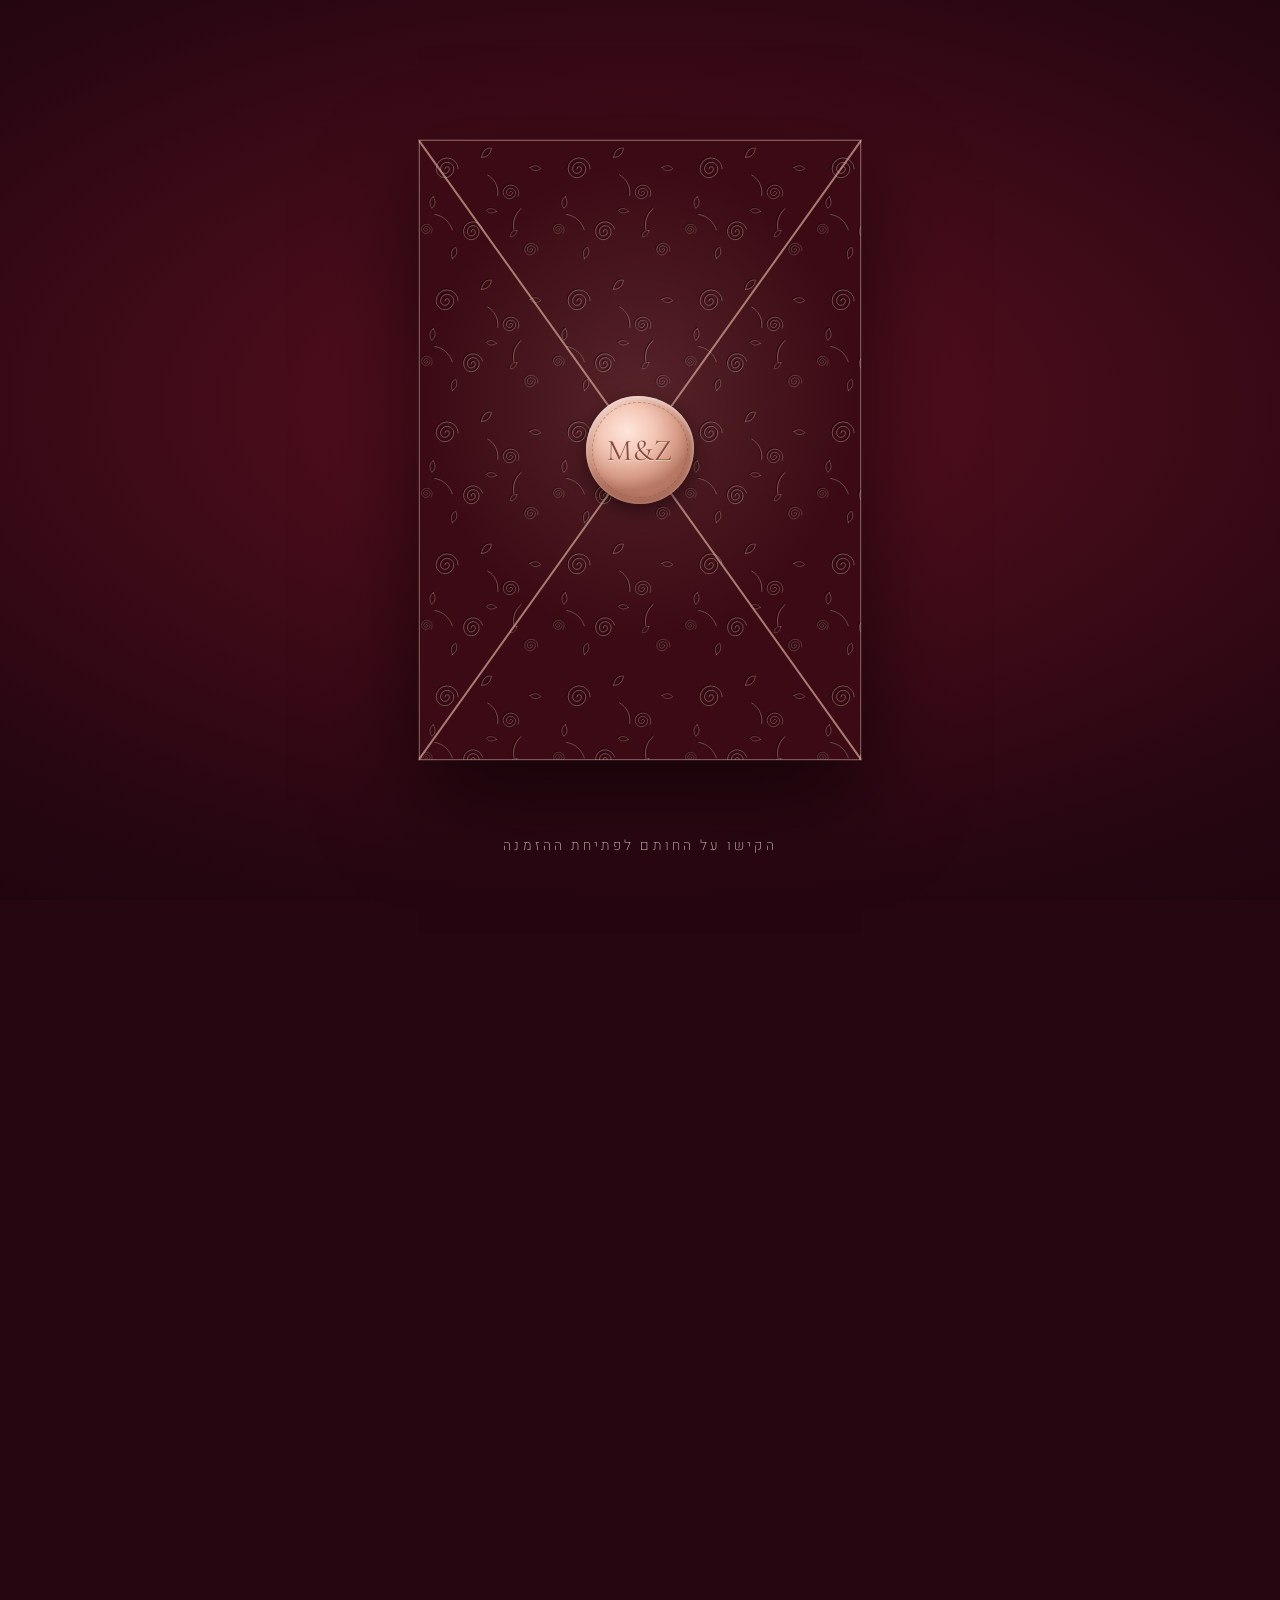
==== commit 05cfb321: "Add files via upload" ====
--- a/index.html
+++ b/index.html
@@ -2,51 +2,2268 @@
 <html lang="he" dir="rtl">
   <head>
     <meta charset="UTF-8" />
-    <!-- viewport-fit=cover נדרש כדי ש-env(safe-area-inset-*) יחזיר ערכים אמיתיים
-         באייפון עם מגרעת. user-scalable=no מונע זום מקרי בהקשה כפולה על מספרים. -->
+    <!-- viewport-fit=cover נדרש כדי ש-env(safe-area-inset-*) יחזיר ערכים אמיתיים באייפון. -->
     <meta
       name="viewport"
       content="width=device-width, initial-scale=1.0, viewport-fit=cover, user-scalable=no"
     />
 
-    <title>ALGOSTRAT · בחירת מניות מנצחות ובניית תיק השקעות</title>
+    <title>מתן &amp; ספיר</title>
     <meta
       name="description"
-      content="מנוע ניתוח מניות בעברית: 167 חברות מארה״ב ומישראל, ניתוח פונדמנטלי וטכני מעמיק, ובניית תיק השקעות מותאם אישית. נתוני שוק אמיתיים."
+      content="הזמנה לחתונה של מתן וספיר — כל הפרטים: תאריך, מיקום, הגעה ואישור הגעה."
     />
-    <meta name="theme-color" content="#060607" />
-
-    <!-- תצוגה מקדימה בוואטסאפ, פייסבוק וטלגרם. בלי אלה הקישור נשלח כטקסט יבש. -->
+    <meta name="theme-color" content="#3b0a14" />
+    <!-- הזמנה פרטית — לא רוצים אותה בתוצאות החיפוש של גוגל -->
+    <meta name="robots" content="noindex, nofollow" />
+
+    <!-- תצוגה מקדימה בוואטסאפ ובאינסטגרם -->
     <meta property="og:type" content="website" />
     <meta property="og:locale" content="he_IL" />
-    <meta property="og:site_name" content="ALGOSTRAT" />
-    <meta property="og:title" content="ALGOSTRAT · בחירת מניות מנצחות" />
+    <meta property="og:title" content="מתן & ספיר · שמרו את התאריך" />
     <meta
       property="og:description"
-      content="עונים על כמה שאלות ומקבלים מניות מדורגות או תיק השקעות שלם — עם ההסבר המלא מאחורי כל בחירה."
+      content="21.2.2027 · סיטרוס, אבן יהודה. לחצו לפתיחת ההזמנה ולכל הפרטים."
     />
-    <meta property="og:url" content="https://shopshain6-sys.github.io/" />
-    <meta property="og:image" content="https://shopshain6-sys.github.io/og.png" />
+    <meta property="og:url" content="https://shopshain6-sys.github.io/wedding/" />
+    <meta property="og:image" content="https://shopshain6-sys.github.io/wedding/og.png" />
     <meta property="og:image:width" content="1200" />
     <meta property="og:image:height" content="630" />
 
     <meta name="twitter:card" content="summary_large_image" />
-    <meta name="twitter:title" content="ALGOSTRAT · בחירת מניות מנצחות" />
-    <meta
-      name="twitter:description"
-      content="ניתוח מעמיק ל-167 חברות מארה״ב ומישראל, ובניית תיק השקעות מותאם אישית."
-    />
-    <meta name="twitter:image" content="https://shopshain6-sys.github.io/og.png" />
-
-    <link rel="canonical" href="https://shopshain6-sys.github.io/" />
+    <meta name="twitter:title" content="מתן & ספיר · שמרו את התאריך" />
+    <meta name="twitter:image" content="https://shopshain6-sys.github.io/wedding/og.png" />
+    <link rel="canonical" href="https://shopshain6-sys.github.io/wedding/" />
+
     <link
       rel="icon"
-      href="data:image/svg+xml,%3Csvg xmlns='http://www.w3.org/2000/svg' viewBox='0 0 32 32'%3E%3Crect width='32' height='32' fill='%23060607'/%3E%3Cpath d='M5 24 L12 18 L18 21 L27 8' fill='none' stroke='%23f4f4f6' stroke-width='2.5'/%3E%3Ccircle cx='27' cy='8' r='2.5' fill='%234ade80'/%3E%3C/svg%3E"
+      href="data:image/svg+xml,%3Csvg xmlns='http://www.w3.org/2000/svg' viewBox='0 0 32 32'%3E%3Crect width='32' height='32' rx='7' fill='%233b0a14'/%3E%3Cpath d='M16 25s-9-5.4-9-11.4A4.9 4.9 0 0 1 16 10a4.9 4.9 0 0 1 9 3.6C25 19.6 16 25 16 25z' fill='%23e8b4a8'/%3E%3C/svg%3E"
     />
-    <script type="module" crossorigin src="/assets/index-DNfWWufo.js"></script>
-    <link rel="stylesheet" crossorigin href="/assets/index-Bezy22Rr.css">
+
+    <link rel="preconnect" href="https://fonts.googleapis.com" />
+    <link rel="preconnect" href="https://fonts.gstatic.com" crossorigin />
+    <link
+      href="https://fonts.googleapis.com/css2?family=Cormorant+Garamond:ital,wght@0,300;0,400;0,500;1,300&family=Frank+Ruhl+Libre:wght@300;400;500;700&family=Heebo:wght@200;300;400;500&family=Pinyon+Script&display=swap"
+      rel="stylesheet"
+    />
+
+    <style>
+      /* ============================================================
+         לוח צבעים אחד לכל האתר. שינוי כאן משנה את כל הגוונים.
+         ============================================================ */
+      :root {
+        /* המעטפה */
+        --env: #3b0a14;
+        --env-deep: #250611;
+        --rose-gold: #e3b7a4;
+
+        /* ההזמנה */
+        --rose-bg: #f3dcd8;
+        --rose-pale: #fdf2ee;
+        --cream: #fdf6f0;
+        --wine: #6d1f2e;
+        --wine-soft: #8a3c49;
+        --gold: #b9935c;
+        --sage: #9fae96;
+        --ink: #5a3b40;
+        --ink-soft: #8a6b70;
+        --petal-dark: #7d1326;
+
+        --script: "Pinyon Script";
+        --serif-he: "Frank Ruhl Libre", Georgia, serif;
+        --serif-en: "Cormorant Garamond", Georgia, serif;
+        --sans-he: "Heebo", system-ui, sans-serif;
+
+        /* רוחב "דף" קבוע — ההזמנה נראית כמו כרטיס גם במסך רחב */
+        --page: 460px;
+      }
+
+      * {
+        box-sizing: border-box;
+        -webkit-tap-highlight-color: transparent;
+      }
+
+      html,
+      body {
+        margin: 0;
+        padding: 0;
+        background: var(--env-deep);
+        font-family: var(--sans-he);
+        color: var(--ink);
+        overscroll-behavior-y: none;
+      }
+
+      body.locked {
+        /* בזמן שהמעטפה סגורה אין גלילה */
+        height: 100dvh;
+        overflow: hidden;
+      }
+
+      /* ============================================================
+         שלב 1 — המעטפה
+         ============================================================ */
+      .stage {
+        position: fixed;
+        inset: 0;
+        z-index: 50;
+        display: grid;
+        place-items: center;
+        perspective: 1400px;
+        transition: opacity 0.6s ease, visibility 0.6s;
+      }
+
+      .backdrop {
+        position: absolute;
+        inset: 0;
+        background:
+          radial-gradient(120% 90% at 50% 45%, #5c1020 0%, var(--env-deep) 62%, #15040a 100%);
+        transition: opacity 0.6s ease 0.08s;
+      }
+
+      .stage.flooding .backdrop {
+        opacity: 0;
+        transition: opacity 0.75s ease 0.25s;
+      }
+
+      .stage.flooding .env-back,
+      .stage.flooding .seams,
+      .stage.flooding .glow-rays {
+        opacity: 0;
+        transition: opacity 0.6s ease 0.2s;
+      }
+
+      .stage.flooding .flap {
+        opacity: 0;
+        transition: opacity 0.75s ease 0.1s;
+      }
+
+      .stage.gone {
+        opacity: 0;
+        visibility: hidden;
+        pointer-events: none;
+      }
+
+      .envelope {
+        position: relative;
+        height: min(78dvh, 620px);
+        aspect-ratio: 5 / 7;
+        width: auto;
+        max-width: 90vw;
+        transform-style: preserve-3d;
+        transition: transform 1.1s cubic-bezier(0.3, 0, 0.2, 1);
+      }
+
+      /* ההטבעה הפרחונית: שתי שכבות של אותו דגם — אחת כהה ואחת בהירה,
+         בהיסט של פיקסל. ההפרש ביניהן הוא מה שיוצר תחושת תבליט. */
+      .texture {
+        position: absolute;
+        inset: 0;
+        background-color: var(--env);
+        background-image:
+          url("data:image/svg+xml,%3Csvg xmlns='http://www.w3.org/2000/svg' width='180' height='180' viewBox='0 0 180 180'%3E%3Cg fill='none' stroke='%23ffcdbd' stroke-opacity='.34' stroke-width='1.35' stroke-linecap='round'%3E%3Cpath d='M0 0a3 3 0 0 1 6 0a6 6 0 0 1-12 0a9 9 0 0 1 18 0a12 12 0 0 1-24 0a15 15 0 0 1 30 0' transform='translate(34,38) rotate(0) scale(1)'/%3E%3Cpath d='M0 0a3 3 0 0 1 6 0a6 6 0 0 1-12 0a9 9 0 0 1 18 0a12 12 0 0 1-24 0a15 15 0 0 1 30 0' transform='translate(122,70) rotate(25) scale(0.72)'/%3E%3Cpath d='M0 0a3 3 0 0 1 6 0a6 6 0 0 1-12 0a9 9 0 0 1 18 0a12 12 0 0 1-24 0a15 15 0 0 1 30 0' transform='translate(70,124) rotate(-15) scale(0.88)'/%3E%3Cpath d='M0 0a3 3 0 0 1 6 0a6 6 0 0 1-12 0a9 9 0 0 1 18 0a12 12 0 0 1-24 0a15 15 0 0 1 30 0' transform='translate(150,148) rotate(10) scale(0.6)'/%3E%3Cpath d='M0 0a3 3 0 0 1 6 0a6 6 0 0 1-12 0a9 9 0 0 1 18 0a12 12 0 0 1-24 0a15 15 0 0 1 30 0' transform='translate(8,120) rotate(40) scale(0.5)'/%3E%3Cpath d='M0 0c7-9 16-10 22-5-6 9-16 10-22 5z' transform='translate(84,22) rotate(-30) scale(0.8)'/%3E%3Cpath d='M0 0c7-9 16-10 22-5-6 9-16 10-22 5z' transform='translate(150,36) rotate(20) scale(0.65)'/%3E%3Cpath d='M0 0c7-9 16-10 22-5-6 9-16 10-22 5z' transform='translate(18,76) rotate(110) scale(0.7)'/%3E%3Cpath d='M0 0c7-9 16-10 22-5-6 9-16 10-22 5z' transform='translate(104,96) rotate(200) scale(0.6)'/%3E%3Cpath d='M0 0c7-9 16-10 22-5-6 9-16 10-22 5z' transform='translate(44,160) rotate(-60) scale(0.7)'/%3E%3Cpath d='M0 0c7-9 16-10 22-5-6 9-16 10-22 5z' transform='translate(132,122) rotate(150) scale(0.55)'/%3E%3Cpath d='M92 46c10 6 15 16 14 28'/%3E%3Cpath d='M20 100c12 2 20 10 24 21'/%3E%3Cpath d='M138 92c-9 8-12 18-10 29'/%3E%3C/g%3E%3C/svg%3E"),
+          url("data:image/svg+xml,%3Csvg xmlns='http://www.w3.org/2000/svg' width='180' height='180' viewBox='0 0 180 180'%3E%3Cg fill='none' stroke='%23000000' stroke-opacity='.5' stroke-width='1.35' stroke-linecap='round'%3E%3Cpath d='M0 0a3 3 0 0 1 6 0a6 6 0 0 1-12 0a9 9 0 0 1 18 0a12 12 0 0 1-24 0a15 15 0 0 1 30 0' transform='translate(34,38) rotate(0) scale(1)'/%3E%3Cpath d='M0 0a3 3 0 0 1 6 0a6 6 0 0 1-12 0a9 9 0 0 1 18 0a12 12 0 0 1-24 0a15 15 0 0 1 30 0' transform='translate(122,70) rotate(25) scale(0.72)'/%3E%3Cpath d='M0 0a3 3 0 0 1 6 0a6 6 0 0 1-12 0a9 9 0 0 1 18 0a12 12 0 0 1-24 0a15 15 0 0 1 30 0' transform='translate(70,124) rotate(-15) scale(0.88)'/%3E%3Cpath d='M0 0a3 3 0 0 1 6 0a6 6 0 0 1-12 0a9 9 0 0 1 18 0a12 12 0 0 1-24 0a15 15 0 0 1 30 0' transform='translate(150,148) rotate(10) scale(0.6)'/%3E%3Cpath d='M0 0a3 3 0 0 1 6 0a6 6 0 0 1-12 0a9 9 0 0 1 18 0a12 12 0 0 1-24 0a15 15 0 0 1 30 0' transform='translate(8,120) rotate(40) scale(0.5)'/%3E%3Cpath d='M0 0c7-9 16-10 22-5-6 9-16 10-22 5z' transform='translate(84,22) rotate(-30) scale(0.8)'/%3E%3Cpath d='M0 0c7-9 16-10 22-5-6 9-16 10-22 5z' transform='translate(150,36) rotate(20) scale(0.65)'/%3E%3Cpath d='M0 0c7-9 16-10 22-5-6 9-16 10-22 5z' transform='translate(18,76) rotate(110) scale(0.7)'/%3E%3Cpath d='M0 0c7-9 16-10 22-5-6 9-16 10-22 5z' transform='translate(104,96) rotate(200) scale(0.6)'/%3E%3Cpath d='M0 0c7-9 16-10 22-5-6 9-16 10-22 5z' transform='translate(44,160) rotate(-60) scale(0.7)'/%3E%3Cpath d='M0 0c7-9 16-10 22-5-6 9-16 10-22 5z' transform='translate(132,122) rotate(150) scale(0.55)'/%3E%3Cpath d='M92 46c10 6 15 16 14 28'/%3E%3Cpath d='M20 100c12 2 20 10 24 21'/%3E%3Cpath d='M138 92c-9 8-12 18-10 29'/%3E%3C/g%3E%3C/svg%3E"),
+          radial-gradient(70% 55% at 50% 42%, rgba(255, 190, 170, 0.14), transparent 70%);
+        background-position: 0.5px 0.5px, -0.5px -0.5px, center;
+        background-size: 132px 132px, 132px 132px, cover;
+      }
+
+      /* גוף המעטפה — מה שנראה מאחורי הדשים כשהם נפתחים */
+      .env-back {
+        position: absolute;
+        inset: 0;
+        background: linear-gradient(180deg, #2a0710, #4a0d1a);
+        box-shadow: 0 40px 90px rgba(0, 0, 0, 0.6), 0 0 0 1px rgba(227, 183, 164, 0.18);
+      }
+
+      .flap {
+        position: absolute;
+        inset: 0;
+        transform-style: preserve-3d;
+        transition: transform 1.25s cubic-bezier(0.55, 0, 0.3, 1);
+        filter: drop-shadow(0 2px 6px rgba(0, 0, 0, 0.45));
+      }
+
+      .flap .texture {
+        /* קו זהוב דק לאורך השוליים של כל דש */
+        box-shadow: inset 0 0 0 1px rgba(227, 183, 164, 0.42);
+      }
+
+      .flap-top {
+        clip-path: polygon(0 0, 100% 0, 50% 50%);
+        transform-origin: 50% 0;
+        z-index: 4;
+      }
+      .flap-bottom {
+        clip-path: polygon(0 100%, 100% 100%, 50% 50%);
+        transform-origin: 50% 100%;
+        z-index: 3;
+        transition-delay: 0.24s;
+      }
+      .flap-left {
+        clip-path: polygon(0 0, 0 100%, 50% 50%);
+        transform-origin: 0 50%;
+        z-index: 2;
+        transition-delay: 0.12s;
+      }
+      .flap-right {
+        clip-path: polygon(100% 0, 100% 100%, 50% 50%);
+        transform-origin: 100% 50%;
+        z-index: 2;
+        transition-delay: 0.12s;
+      }
+
+      .stage.opening .flap-top {
+        transform: rotateX(16deg);
+      }
+      .stage.opening .flap-bottom {
+        transform: rotateX(-26deg);
+      }
+      .stage.opening .flap-left {
+        transform: rotateY(-14deg);
+      }
+      .stage.opening .flap-right {
+        transform: rotateY(14deg);
+      }
+
+      /* קווי התפר של הדשים — בלעדיהם המעטפה נראית כמו מלבן שטוח */
+      .seams {
+        position: absolute;
+        top: 50%;
+        left: 50%;
+        transform: translate(-50%, -50%);
+        height: min(78dvh, 620px);
+        aspect-ratio: 5 / 7;
+        width: auto;
+        max-width: 90vw;
+        z-index: 4;
+        pointer-events: none;
+        fill: none;
+        stroke: var(--rose-gold);
+        stroke-width: 0.45;
+        opacity: 0.65;
+        transition: opacity 0.45s ease;
+      }
+
+      .stage.opening .seams {
+        opacity: 1;
+        stroke: #ffdcae;
+        filter: drop-shadow(0 0 4px rgba(255, 190, 120, 0.9));
+      }
+
+      /* ===== האור שנדלק מתחת לחותם =====
+         שלוש שכבות: ליבה לוהטת, קרניים, ושטיפת זהב שמאירה את
+         ההטבעה הפרחונית. כולן ממורכזות באותה נקודה, מעט מתחת לחותם. */
+      .glow-core,
+      .glow-rays,
+      .gold-wash {
+        position: absolute;
+        pointer-events: none;
+        opacity: 0;
+      }
+
+      .glow-core {
+        left: 50%;
+        top: 51%;
+        width: min(34vw, 155px);
+        aspect-ratio: 1;
+        z-index: 7;
+        transform: translate(-50%, -50%) scale(0.04);
+        background: radial-gradient(
+          circle,
+          #ffffff 0%,
+          #fff3dc 16%,
+          rgba(255, 198, 122, 0.9) 36%,
+          rgba(255, 150, 60, 0.35) 56%,
+          rgba(255, 130, 40, 0) 72%
+        );
+        filter: blur(1px);
+        transition:
+          opacity 0.35s ease 0.1s,
+          transform 1.35s cubic-bezier(0.25, 0.8, 0.3, 1) 0.1s;
+      }
+
+      .glow-rays {
+        left: 50%;
+        top: 51%;
+        width: 150vmax;
+        aspect-ratio: 1;
+        z-index: 6;
+        mix-blend-mode: screen;
+        transform: translate(-50%, -50%) scale(0.12) rotate(0deg);
+        background: repeating-conic-gradient(
+          from 0deg,
+          rgba(255, 226, 184, 0.5) 0deg 1.1deg,
+          rgba(255, 226, 184, 0) 1.1deg 10.5deg
+        );
+        /* בלי המסכה הקרניים נראות כמו גלגל, לא כמו אור */
+        -webkit-mask-image: radial-gradient(circle, #000 0%, rgba(0, 0, 0, 0.5) 13%, transparent 42%);
+        mask-image: radial-gradient(circle, #000 0%, rgba(0, 0, 0, 0.5) 13%, transparent 42%);
+        transition:
+          opacity 0.55s ease 0.2s,
+          transform 1.7s cubic-bezier(0.2, 0.7, 0.3, 1) 0.2s;
+      }
+
+      .gold-wash {
+        inset: 0;
+        z-index: 5;
+        transform-origin: 50% 51%;
+        transform: scale(0.35);
+        background: radial-gradient(
+          circle at 50% 51%,
+          rgba(255, 214, 156, 0.85) 0%,
+          rgba(255, 166, 86, 0.5) 13%,
+          rgba(205, 102, 38, 0.24) 26%,
+          rgba(140, 54, 16, 0.07) 40%,
+          transparent 54%
+        );
+        /* screen מבהיר את מה שמתחת במקום לכסות אותו, ולכן הוורדים
+           המוטבעים נדלקים בזהב במקום להימחק */
+        mix-blend-mode: screen;
+        transition:
+          opacity 0.55s ease 0.12s,
+          transform 1.5s cubic-bezier(0.2, 0.7, 0.3, 1) 0.12s;
+      }
+
+      .stage.opening .glow-core {
+        opacity: 1;
+        transform: translate(-50%, -50%) scale(1);
+      }
+
+      .stage.opening .glow-rays {
+        opacity: 0.6;
+        transform: translate(-50%, -50%) scale(1) rotate(10deg);
+      }
+
+      .stage.opening .gold-wash {
+        opacity: 1;
+        transform: scale(1.35);
+      }
+
+      /* ההצפה אל ההזמנה */
+      .burst {
+        position: absolute;
+        inset: 0;
+        z-index: 1;
+        pointer-events: none;
+        opacity: 0;
+        transform: scale(0.2);
+        background: radial-gradient(
+          circle at 50% 53%,
+          #fffdf8 0%,
+          rgba(255, 240, 214, 0.97) 16%,
+          rgba(255, 214, 170, 0.8) 34%,
+          rgba(250, 226, 218, 0.5) 52%,
+          rgba(246, 231, 228, 0) 76%
+        );
+        transition:
+          opacity 0.6s ease,
+          transform 1.1s cubic-bezier(0.3, 0.7, 0.3, 1);
+      }
+
+      /* ההצפה מתחילה רק כשהאור כבר בשיאו */
+      .stage.flooding .burst {
+        opacity: 1;
+        transform: scale(2.6);
+      }
+
+      /* חותם השעווה */
+      .seal {
+        position: absolute;
+        top: 50%;
+        left: 50%;
+        z-index: 8;
+        width: 108px;
+        height: 108px;
+        margin: -54px 0 0 -54px;
+        padding: 0;
+        border: 0;
+        cursor: pointer;
+        background: transparent;
+        transition: transform 0.7s ease, opacity 0.45s ease, filter 0.6s ease;
+        animation: sealPulse 2.8s ease-in-out infinite;
+      }
+
+      .seal-face {
+        position: absolute;
+        inset: 0;
+        border-radius: 48% 52% 50% 50% / 50% 48% 52% 50%;
+        background:
+          radial-gradient(60% 55% at 38% 32%, #ffe6dc 0%, #f3c7b7 42%, #d79c87 78%, #b87a66 100%);
+        box-shadow:
+          inset 0 2px 5px rgba(255, 255, 255, 0.7),
+          inset 0 -4px 10px rgba(130, 70, 55, 0.5),
+          0 6px 18px rgba(0, 0, 0, 0.45);
+        display: grid;
+        place-items: center;
+      }
+
+      .seal-face::before {
+        /* השוליים המשוננים של השעווה */
+        content: "";
+        position: absolute;
+        inset: 6px;
+        border-radius: inherit;
+        border: 1px dashed rgba(140, 80, 65, 0.45);
+      }
+
+      .seal-letters {
+        font-family: var(--serif-en);
+        font-size: 30px;
+        letter-spacing: 0.02em;
+        color: #8a4a3c;
+        text-shadow: 0 1px 0 rgba(255, 255, 255, 0.55);
+      }
+
+      @keyframes sealPulse {
+        0%,
+        100% {
+          filter: drop-shadow(0 0 6px rgba(255, 190, 150, 0.35));
+        }
+        50% {
+          filter: drop-shadow(0 0 26px rgba(255, 200, 160, 0.85));
+        }
+      }
+
+      .stage.opening .seal {
+        animation: none;
+        transform: scale(1.04);
+        filter: drop-shadow(0 0 34px rgba(255, 206, 150, 0.95));
+      }
+
+      .stage.flooding .seal {
+        transform: scale(1.7);
+        opacity: 0;
+      }
+
+      .hint {
+        position: absolute;
+        bottom: calc(44px + env(safe-area-inset-bottom));
+        left: 0;
+        right: 0;
+        text-align: center;
+        margin: 0;
+        font-family: var(--sans-he);
+        font-weight: 200;
+        font-size: 14px;
+        letter-spacing: 0.22em;
+        color: rgba(246, 231, 228, 0.72);
+        animation: hintFade 2.8s ease-in-out infinite;
+      }
+
+      .stage.opening .hint {
+        opacity: 0;
+        transition: opacity 0.4s;
+      }
+
+      @keyframes hintFade {
+        0%,
+        100% {
+          opacity: 0.35;
+        }
+        50% {
+          opacity: 0.95;
+        }
+      }
+
+      /* ============================================================
+         שלב 2 — ההזמנה
+         עיצוב: קשת מאוירת, רקע ורוד-עתיק, כתב יד לטיני לצד עברית
+         ============================================================ */
+      .invite {
+        opacity: 0;
+        transition: opacity 1.1s ease 0.25s;
+        background:
+          radial-gradient(120% 60% at 50% 0%, #fdf2ee 0%, rgba(253, 242, 238, 0) 55%),
+          linear-gradient(180deg, #f7e5e1 0%, var(--rose-bg) 42%, #ecd2cd 100%);
+        min-height: 100dvh;
+      }
+
+      .invite.visible {
+        opacity: 1;
+      }
+
+      .sheet {
+        max-width: var(--page);
+        margin: 0 auto;
+        padding: 0 22px calc(44px + env(safe-area-inset-bottom));
+      }
+
+      /* עלי כותרת שנושרים ברקע */
+      .petal-rain {
+        position: fixed;
+        inset: 0;
+        z-index: 1;
+        overflow: hidden;
+        pointer-events: none;
+      }
+
+      .fall {
+        position: absolute;
+        top: -8vh;
+        width: 12px;
+        height: 10px;
+        border-radius: 60% 40% 55% 45% / 65% 60% 40% 35%;
+        background: radial-gradient(70% 70% at 35% 30%, #c9566a, var(--petal-dark));
+        opacity: 0.6;
+        animation-name: fall;
+        animation-timing-function: linear;
+        animation-iteration-count: infinite;
+      }
+
+      @keyframes fall {
+        0% {
+          transform: translate3d(0, -10vh, 0) rotate(0deg);
+        }
+        100% {
+          transform: translate3d(var(--drift, 40px), 112vh, 0) rotate(540deg);
+        }
+      }
+
+      .content {
+        position: relative;
+        z-index: 2;
+      }
+
+      /* ---------- הקשת ---------- */
+      .arch {
+        position: relative;
+        margin: 0 -22px;
+        min-height: 88dvh;
+        display: grid;
+        place-items: center;
+        padding: calc(26px + env(safe-area-inset-top)) 26px 26px;
+        overflow: hidden;
+      }
+
+      /* תמונת הרקע של הקשת. כשיש קובץ איור הוא נכנס כאן ומכסה
+         את הציור הווקטורי שמתחתיו. */
+      .arch-photo {
+        position: absolute;
+        inset: 0;
+        background-size: cover;
+        background-position: center;
+        opacity: 0;
+        transition: opacity 0.6s ease;
+      }
+
+      .arch-photo.on {
+        opacity: 1;
+      }
+
+      .arch-art {
+        position: absolute;
+        inset: 0;
+        width: 100%;
+        height: 100%;
+      }
+
+      /* בלי המעבר הזה האיור נגמר בקו חד מול רקע הדף */
+      .arch::after {
+        content: "";
+        position: absolute;
+        left: 0;
+        right: 0;
+        bottom: 0;
+        height: 16%;
+        background: linear-gradient(180deg, rgba(243, 220, 216, 0), var(--rose-bg));
+        pointer-events: none;
+        z-index: 1;
+      }
+
+      .arch-inner {
+        position: relative;
+        z-index: 2;
+        text-align: center;
+        padding: 0 8%;
+      }
+
+      .script {
+        font-family: var(--script), var(--serif-en), cursive;
+        font-weight: 400;
+        color: var(--wine-soft);
+      }
+
+      .arch-eyebrow {
+        font-family: var(--script), cursive;
+        font-size: clamp(26px, 7.4vw, 34px);
+        line-height: 1;
+        color: var(--wine-soft);
+        margin: 0;
+      }
+
+      .arch-date {
+        font-family: var(--serif-en), serif;
+        font-variant-numeric: lining-nums;
+        font-size: clamp(16px, 4.4vw, 19px);
+        letter-spacing: 0.14em;
+        color: var(--ink);
+        margin: 10px 0 0;
+      }
+
+      .arch-names {
+        font-family: var(--serif-he);
+        font-weight: 300;
+        font-size: clamp(42px, 13vw, 62px);
+        line-height: 1.12;
+        color: var(--wine);
+        margin: 22px 0 0;
+        text-wrap: balance;
+      }
+
+      .arch-amp {
+        display: block;
+        font-family: var(--serif-en), serif;
+        font-style: italic;
+        font-weight: 400;
+        font-size: 0.62em;
+        line-height: 1.35;
+        color: var(--gold);
+      }
+
+      .arch-scroll {
+        margin: 30px 0 0;
+        font-family: var(--script), cursive;
+        font-size: 21px;
+        color: var(--wine-soft);
+      }
+
+      .arch-chevron {
+        display: block;
+        width: 22px;
+        height: 22px;
+        margin: 2px auto 0;
+        color: var(--gold);
+        animation: nudge 2.4s ease-in-out infinite;
+      }
+
+      @keyframes nudge {
+        0%,
+        100% {
+          transform: translateY(0);
+          opacity: 0.6;
+        }
+        50% {
+          transform: translateY(5px);
+          opacity: 1;
+        }
+      }
+
+      /* ---------- כותרות קטע ---------- */
+      .block {
+        margin: 0 0 46px;
+      }
+
+      .block-head {
+        display: flex;
+        align-items: center;
+        justify-content: center;
+        gap: 12px;
+        margin: 0 0 18px;
+      }
+
+      .block-head .block-title {
+        max-width: 68vw;
+      }
+
+      .block-head svg {
+        width: 42px;
+        height: 14px;
+        color: var(--sage);
+        flex: none;
+      }
+
+      .block-head .flip {
+        transform: scaleX(-1);
+      }
+
+      .block-title {
+        font-family: var(--script), cursive;
+        font-weight: 400;
+        font-size: clamp(24px, 6.4vw, 30px);
+        line-height: 1.2;
+        text-align: center;
+        color: var(--wine);
+        margin: 0;
+      }
+
+      .block-title.long {
+        font-size: clamp(20px, 5.4vw, 26px);
+      }
+
+      .block-title.he {
+        font-family: var(--serif-he);
+        font-weight: 400;
+        font-size: clamp(22px, 6vw, 26px);
+      }
+
+      .block-sub {
+        text-align: center;
+        font-size: 13.5px;
+        font-weight: 300;
+        color: var(--ink-soft);
+        margin: -8px 0 20px;
+      }
+
+      /* ---------- ספירה לאחור ---------- */
+      .countdown {
+        display: flex;
+        align-items: flex-start;
+        justify-content: center;
+        gap: 4px;
+        margin: 0 0 12px;
+        direction: ltr;
+      }
+
+      .cd-cell {
+        min-width: 62px;
+        text-align: center;
+      }
+
+      .cd-num {
+        font-family: var(--serif-en), serif;
+        font-weight: 400;
+        font-size: clamp(38px, 11vw, 50px);
+        line-height: 1;
+        color: var(--wine);
+        font-variant-numeric: lining-nums tabular-nums;
+      }
+
+      .cd-sep {
+        font-family: var(--serif-en), serif;
+        font-size: clamp(30px, 9vw, 40px);
+        line-height: 1.1;
+        color: var(--gold);
+        opacity: 0.7;
+      }
+
+      .cd-lbl {
+        font-family: var(--serif-en), serif;
+        font-size: 11.5px;
+        letter-spacing: 0.22em;
+        text-transform: uppercase;
+        color: var(--ink-soft);
+        margin-top: 8px;
+      }
+
+      /* ---------- סדר האירועים ---------- */
+      .timeline {
+        position: relative;
+        list-style: none;
+        margin: 0;
+        padding: 6px 0;
+      }
+
+      /* הקו האנכי שעליו יושבות הנקודות */
+      .timeline::before {
+        content: "";
+        position: absolute;
+        top: 0;
+        bottom: 0;
+        left: 50%;
+        width: 1px;
+        transform: translateX(-50%);
+        background: linear-gradient(
+          180deg,
+          transparent,
+          rgba(138, 60, 73, 0.45) 12%,
+          rgba(138, 60, 73, 0.45) 88%,
+          transparent
+        );
+      }
+
+      .timeline li {
+        position: relative;
+        display: grid;
+        grid-template-columns: 1fr 34px 1fr;
+        align-items: center;
+        gap: 6px;
+        padding: 13px 0;
+      }
+
+      .tl-time {
+        font-family: var(--serif-en), serif;
+        font-size: clamp(21px, 5.6vw, 25px);
+        color: var(--wine);
+        text-align: left;
+        font-variant-numeric: lining-nums tabular-nums;
+        direction: ltr;
+      }
+
+      .tl-what {
+        font-family: var(--serif-he);
+        font-weight: 400;
+        font-size: 16px;
+        color: var(--ink);
+        text-align: right;
+      }
+
+      .tl-note {
+        display: block;
+        font-family: var(--sans-he);
+        font-size: 12px;
+        font-weight: 300;
+        color: var(--ink-soft);
+        margin-top: 3px;
+      }
+
+      .tl-mark {
+        position: relative;
+        z-index: 2;
+        display: grid;
+        place-items: center;
+        height: 34px;
+      }
+
+      .tl-dot {
+        width: 7px;
+        height: 7px;
+        border-radius: 50%;
+        background: var(--wine-soft);
+        box-shadow: 0 0 0 4px var(--rose-bg);
+      }
+
+      /* ורד אמיתי על הנקודה הראשונה, כמו בהזמנה המקורית */
+      .tl-rose {
+        width: 34px;
+        height: 34px;
+        filter: drop-shadow(0 3px 5px rgba(90, 10, 25, 0.3));
+      }
+
+      /* ---------- כרטיס ---------- */
+      .card {
+        background: rgba(253, 246, 240, 0.72);
+        border: 1px solid rgba(185, 147, 92, 0.3);
+        border-radius: 2px;
+        padding: 22px 18px;
+        box-shadow: 0 10px 30px rgba(109, 31, 46, 0.07);
+      }
+
+      .card-frame {
+        position: relative;
+      }
+
+      /* מסגרת זהב כפולה, כמו על כרטיס מודפס */
+      .card-frame::after {
+        content: "";
+        position: absolute;
+        inset: 5px;
+        border: 1px solid rgba(185, 147, 92, 0.35);
+        pointer-events: none;
+      }
+
+      /* ---------- המקום ---------- */
+      .venue-name {
+        font-family: var(--serif-he);
+        font-weight: 400;
+        font-size: 21px;
+        color: var(--wine);
+        text-align: center;
+        margin: 0;
+      }
+
+      .venue-addr {
+        text-align: center;
+        font-size: 13.5px;
+        font-weight: 300;
+        color: var(--ink-soft);
+        margin: 8px 0 0;
+      }
+
+      .venue-art {
+        position: relative;
+        width: 100%;
+        aspect-ratio: 3 / 2;
+        margin: 18px 0 6px;
+      }
+
+      .venue-photo {
+        position: absolute;
+        inset: 0;
+        background-size: cover;
+        background-position: center;
+        opacity: 0;
+        transition: opacity 0.6s ease;
+      }
+
+      .venue-photo.on {
+        opacity: 1;
+      }
+
+      .venue-art svg {
+        width: 100%;
+        height: 100%;
+        display: block;
+      }
+
+      .map {
+        position: relative;
+        aspect-ratio: 16 / 11;
+        margin: 14px 0 4px;
+        overflow: hidden;
+        border: 1px solid rgba(185, 147, 92, 0.3);
+        background: rgba(253, 246, 240, 0.6);
+      }
+
+      .map-fallback {
+        position: absolute;
+        inset: 0;
+        z-index: 0;
+        display: grid;
+        place-content: center;
+        gap: 8px;
+        justify-items: center;
+        text-decoration: none;
+        text-align: center;
+        background: linear-gradient(160deg, #fdf2ee, #f0d9d4);
+      }
+
+      .map-fallback svg {
+        width: 26px;
+        height: 26px;
+        color: var(--wine-soft);
+      }
+
+      .map-fallback b {
+        font-family: var(--serif-he);
+        font-weight: 400;
+        font-size: 16px;
+        color: var(--wine);
+      }
+
+      .map-fallback span {
+        font-size: 12.5px;
+        font-weight: 300;
+        color: var(--ink-soft);
+      }
+
+      .map iframe {
+        position: relative;
+        z-index: 1;
+        width: 100%;
+        height: 100%;
+        border: 0;
+        display: block;
+        filter: sepia(0.28) saturate(0.8) hue-rotate(-8deg) contrast(0.95) brightness(1.03);
+      }
+
+      /* ---------- כפתורים ---------- */
+      .btns {
+        display: grid;
+        gap: 10px;
+        margin-top: 16px;
+      }
+
+      .btn {
+        display: flex;
+        align-items: center;
+        justify-content: center;
+        gap: 8px;
+        text-decoration: none;
+        font-family: var(--sans-he);
+        font-size: 15px;
+        font-weight: 400;
+        padding: 14px 16px;
+        border-radius: 2px;
+        border: 1px solid rgba(109, 31, 46, 0.35);
+        color: var(--wine);
+        background: rgba(253, 246, 240, 0.85);
+        cursor: pointer;
+        transition: transform 0.15s ease, background 0.2s ease;
+      }
+
+      .btn:active {
+        transform: scale(0.98);
+      }
+
+      .btn-primary {
+        background: linear-gradient(180deg, #8a2a3b, #65162a);
+        border-color: transparent;
+        color: #fdf6f0;
+        box-shadow: 0 8px 20px rgba(101, 22, 42, 0.26);
+      }
+
+      .btn svg {
+        width: 18px;
+        height: 18px;
+        flex: none;
+      }
+
+      .btn-sub {
+        display: block;
+        font-size: 11.5px;
+        font-weight: 300;
+        opacity: 0.85;
+      }
+
+      /* ---------- טפסים ---------- */
+      .field {
+        margin-bottom: 14px;
+      }
+
+      .field label {
+        display: block;
+        font-size: 13px;
+        font-weight: 300;
+        color: var(--ink-soft);
+        margin-bottom: 7px;
+      }
+
+      .field input,
+      .field select,
+      .field textarea {
+        width: 100%;
+        font-family: var(--sans-he);
+        font-size: 16px;
+        font-weight: 300;
+        color: var(--ink);
+        background: rgba(255, 255, 255, 0.8);
+        border: 1px solid rgba(138, 60, 73, 0.25);
+        border-radius: 2px;
+        padding: 12px 14px;
+        -webkit-appearance: none;
+        appearance: none;
+      }
+
+      .field select {
+        background-image: url("data:image/svg+xml,%3Csvg xmlns='http://www.w3.org/2000/svg' width='12' height='8' viewBox='0 0 12 8'%3E%3Cpath d='M1 1l5 5 5-5' fill='none' stroke='%238a6b70' stroke-width='1.6' stroke-linecap='round'/%3E%3C/svg%3E");
+        background-repeat: no-repeat;
+        background-position: left 16px center;
+        padding-left: 40px;
+      }
+
+      .field textarea {
+        resize: vertical;
+        min-height: 72px;
+      }
+
+      .field input:focus,
+      .field select:focus,
+      .field textarea:focus {
+        outline: 2px solid rgba(138, 60, 73, 0.35);
+        outline-offset: 1px;
+      }
+
+      .choice {
+        display: grid;
+        grid-template-columns: 1fr 1fr;
+        gap: 10px;
+        margin-bottom: 14px;
+      }
+
+      .choice input {
+        position: absolute;
+        opacity: 0;
+        pointer-events: none;
+      }
+
+      .choice label {
+        display: block;
+        text-align: center;
+        font-size: 14px;
+        font-weight: 300;
+        padding: 12px 8px;
+        border-radius: 2px;
+        border: 1px solid rgba(138, 60, 73, 0.25);
+        background: rgba(255, 255, 255, 0.7);
+        color: var(--ink-soft);
+        cursor: pointer;
+        margin: 0;
+      }
+
+      .choice input:checked + label {
+        background: linear-gradient(180deg, #8a2a3b, #65162a);
+        border-color: transparent;
+        color: #fdf6f0;
+      }
+
+      /* ---------- מתנה ---------- */
+      .gift-note {
+        font-size: 13.5px;
+        font-weight: 300;
+        line-height: 1.8;
+        color: var(--ink-soft);
+        text-align: center;
+        margin: 0 0 14px;
+      }
+
+      .gift-sep {
+        display: flex;
+        align-items: center;
+        gap: 12px;
+        margin: 18px 0 2px;
+        font-size: 11.5px;
+        font-weight: 300;
+        letter-spacing: 0.12em;
+        color: var(--ink-soft);
+      }
+
+      .gift-sep::before,
+      .gift-sep::after {
+        content: "";
+        flex: 1;
+        height: 1px;
+        background: rgba(138, 60, 73, 0.22);
+      }
+
+      .bank {
+        margin-top: 20px;
+        padding-top: 18px;
+        border-top: 1px dashed rgba(138, 60, 73, 0.28);
+      }
+
+      .bank-title {
+        font-family: var(--serif-he);
+        font-size: 16px;
+        font-weight: 400;
+        text-align: center;
+        color: var(--wine);
+        margin: 0 0 4px;
+      }
+
+      .bank-sub {
+        text-align: center;
+        font-size: 12.5px;
+        font-weight: 300;
+        color: var(--ink-soft);
+        margin: 0 0 14px;
+      }
+
+      .bank-rows {
+        list-style: none;
+        margin: 0 0 14px;
+        padding: 0;
+      }
+
+      .bank-rows li {
+        display: flex;
+        align-items: center;
+        gap: 10px;
+        padding: 11px 2px;
+        border-bottom: 1px dashed rgba(138, 60, 73, 0.2);
+      }
+
+      .bank-rows li:last-child {
+        border-bottom: 0;
+      }
+
+      .bank .btn {
+        width: 100%;
+      }
+
+      .bank-rows .k {
+        font-size: 12.5px;
+        font-weight: 300;
+        color: var(--ink-soft);
+        min-width: 74px;
+      }
+
+      .bank-rows .v {
+        flex: 1;
+        font-family: var(--serif-he);
+        font-size: 16px;
+        color: var(--ink);
+        unicode-bidi: plaintext;
+      }
+
+      .copy {
+        flex: none;
+        width: 34px;
+        height: 34px;
+        display: grid;
+        place-items: center;
+        padding: 0;
+        border-radius: 2px;
+        border: 1px solid rgba(109, 31, 46, 0.22);
+        background: rgba(255, 255, 255, 0.7);
+        color: var(--wine-soft);
+        cursor: pointer;
+        transition: background 0.2s ease, color 0.2s ease;
+      }
+
+      .copy svg {
+        width: 15px;
+        height: 15px;
+      }
+
+      .copy.done {
+        background: var(--wine);
+        border-color: transparent;
+        color: #fdf6f0;
+      }
+
+      /* ---------- סיום ---------- */
+      .footer {
+        text-align: center;
+        padding: 6px 0 0;
+      }
+
+      .footer .sig {
+        font-family: var(--script), cursive;
+        font-size: 27px;
+        color: var(--wine);
+        margin: 0 0 8px;
+      }
+
+      .footer .small {
+        font-size: 12px;
+        font-weight: 200;
+        letter-spacing: 0.1em;
+        color: var(--ink-soft);
+        margin: 0;
+      }
+
+      /* כיבוד העדפת מערכת להפחתת תנועה */
+      @media (prefers-reduced-motion: reduce) {
+        *,
+        *::before,
+        *::after {
+          animation-duration: 0.01ms !important;
+          animation-iteration-count: 1 !important;
+          transition-duration: 0.01ms !important;
+        }
+        .petal-rain {
+          display: none;
+        }
+      }
+    </style>
   </head>
-  <body>
-    <div id="root"></div>
+
+  <body class="locked">
+    <!-- ============ שלב 1: המעטפה ============ -->
+    <div class="stage" id="stage">
+      <div class="backdrop"></div>
+      <div class="envelope" id="envelope">
+        <div class="env-back"></div>
+        <div class="burst"></div>
+        <div class="flap flap-left"><div class="texture"></div></div>
+        <div class="flap flap-right"><div class="texture"></div></div>
+        <div class="flap flap-bottom"><div class="texture"></div></div>
+        <div class="flap flap-top"><div class="texture"></div></div>
+
+      </div>
+      <svg class="seams" viewBox="0 0 100 140" preserveAspectRatio="none" aria-hidden="true">
+        <path d="M0 0 L50 70 L100 0 M0 140 L50 70 L100 140" />
+      </svg>
+      <div class="gold-wash" aria-hidden="true"></div>
+      <div class="glow-rays" aria-hidden="true"></div>
+      <div class="glow-core" aria-hidden="true"></div>
+      <button class="seal" id="seal" aria-label="פתיחת ההזמנה">
+        <span class="seal-face"><span class="seal-letters" id="sealLetters">M&amp;Z</span></span>
+      </button>
+      <p class="hint">הקישו על החותם לפתיחת ההזמנה</p>
+    </div>
+
+    <!-- ============ שלב 2: ההזמנה ============ -->
+    <main class="invite" id="invite" aria-hidden="true">
+      <div class="petal-rain" id="petalRain" aria-hidden="true"></div>
+
+      <div class="sheet content">
+        <!-- ---------- הקשת ---------- -->
+        <header class="arch">
+          <div class="arch-art" id="archArt" aria-hidden="true"></div>
+          <div class="arch-photo" id="archPhoto" aria-hidden="true"></div>
+
+          <div class="arch-inner">
+            <p class="arch-eyebrow">Save the Date</p>
+            <p class="arch-date" id="archDate">21.02.2027</p>
+
+            <h1 class="arch-names">
+              <span id="nameA">מתן</span><span class="arch-amp">&amp;</span
+              ><span id="nameB">ספיר</span>
+            </h1>
+
+            <p class="arch-scroll">Scroll down</p>
+            <svg class="arch-chevron" viewBox="0 0 24 24" fill="none" stroke="currentColor" stroke-width="1.4" aria-hidden="true">
+              <path d="M5 8l7 7 7-7" />
+            </svg>
+          </div>
+        </header>
+
+        <!-- ---------- ספירה לאחור ---------- -->
+        <section class="block" aria-label="ספירה לאחור">
+          <div class="block-head">
+            <svg viewBox="0 0 60 20" fill="none" stroke="currentColor" stroke-width="1.1" aria-hidden="true">
+              <path d="M2 10h30M36 10c6-7 14-7 20 0-6 7-14 7-20 0z" />
+              <path d="M44 4c-2 4-2 8 0 12" />
+            </svg>
+            <h2 class="block-title long">The Celebration Begins In</h2>
+            <svg class="flip" viewBox="0 0 60 20" fill="none" stroke="currentColor" stroke-width="1.1" aria-hidden="true">
+              <path d="M2 10h30M36 10c6-7 14-7 20 0-6 7-14 7-20 0z" />
+              <path d="M44 4c-2 4-2 8 0 12" />
+            </svg>
+          </div>
+
+          <div class="countdown" id="countdown">
+            <div class="cd-cell"><div class="cd-num" id="cdD">—</div><div class="cd-lbl">Days</div></div>
+            <div class="cd-sep">:</div>
+            <div class="cd-cell"><div class="cd-num" id="cdH">—</div><div class="cd-lbl">Hours</div></div>
+            <div class="cd-sep">:</div>
+            <div class="cd-cell"><div class="cd-num" id="cdM">—</div><div class="cd-lbl">Minutes</div></div>
+            <div class="cd-sep">:</div>
+            <div class="cd-cell"><div class="cd-num" id="cdS">—</div><div class="cd-lbl">Seconds</div></div>
+          </div>
+          <p class="block-sub" id="hebDate"></p>
+        </section>
+
+        <!-- ---------- סדר האירועים ---------- -->
+        <section class="block">
+          <div class="block-head">
+            <svg viewBox="0 0 60 20" fill="none" stroke="currentColor" stroke-width="1.1" aria-hidden="true">
+              <path d="M2 10h30M36 10c6-7 14-7 20 0-6 7-14 7-20 0z" />
+              <path d="M44 4c-2 4-2 8 0 12" />
+            </svg>
+            <h2 class="block-title">Schedule of Events</h2>
+            <svg class="flip" viewBox="0 0 60 20" fill="none" stroke="currentColor" stroke-width="1.1" aria-hidden="true">
+              <path d="M2 10h30M36 10c6-7 14-7 20 0-6 7-14 7-20 0z" />
+              <path d="M44 4c-2 4-2 8 0 12" />
+            </svg>
+          </div>
+          <ul class="timeline" id="schedule"></ul>
+        </section>
+
+        <!-- ---------- המקום ---------- -->
+        <section class="block">
+          <div class="block-head">
+            <svg viewBox="0 0 60 20" fill="none" stroke="currentColor" stroke-width="1.1" aria-hidden="true">
+              <path d="M2 10h30M36 10c6-7 14-7 20 0-6 7-14 7-20 0z" />
+              <path d="M44 4c-2 4-2 8 0 12" />
+            </svg>
+            <h2 class="block-title">Location</h2>
+            <svg class="flip" viewBox="0 0 60 20" fill="none" stroke="currentColor" stroke-width="1.1" aria-hidden="true">
+              <path d="M2 10h30M36 10c6-7 14-7 20 0-6 7-14 7-20 0z" />
+              <path d="M44 4c-2 4-2 8 0 12" />
+            </svg>
+          </div>
+
+          <div class="card card-frame">
+            <p class="venue-name" id="venueName">שם האולם</p>
+            <p class="venue-addr" id="venueAddress">הכתובת המלאה</p>
+            <p class="venue-addr" id="venueNote"></p>
+
+            <div class="venue-art" aria-hidden="true">
+              <div class="venue-photo" id="venuePhoto"></div>
+              <div id="venueArt"></div>
+            </div>
+
+            <div class="map" id="mapWrap" hidden>
+              <a class="map-fallback" id="mapFallback" href="#" target="_blank" rel="noopener">
+                <svg viewBox="0 0 24 24" fill="none" stroke="currentColor" stroke-width="1.6">
+                  <path d="M12 21s7-6.3 7-11a7 7 0 1 0-14 0c0 4.7 7 11 7 11z" />
+                  <circle cx="12" cy="10" r="2.6" />
+                </svg>
+                <b id="mapFallbackName">האולם</b>
+                <span>פתיחה במפות</span>
+              </a>
+              <iframe
+                id="mapFrame"
+                title="מפת הדרך לאולם"
+                loading="lazy"
+                referrerpolicy="no-referrer-when-downgrade"
+              ></iframe>
+            </div>
+
+            <div class="btns">
+              <a class="btn" id="wazeLink" href="#" target="_blank" rel="noopener">
+                <svg viewBox="0 0 24 24" fill="none" stroke="currentColor" stroke-width="1.6">
+                  <path d="M12 21s7-6.3 7-11a7 7 0 1 0-14 0c0 4.7 7 11 7 11z" />
+                  <circle cx="12" cy="10" r="2.6" />
+                </svg>
+                ניווט ב‑Waze
+              </a>
+              <a class="btn" id="mapsLink" href="#" target="_blank" rel="noopener">
+                <svg viewBox="0 0 24 24" fill="none" stroke="currentColor" stroke-width="1.6">
+                  <path d="M9 3 3 5.4v15L9 18l6 3 6-2.4v-15L15 6 9 3z" />
+                  <path d="M9 3v15M15 6v15" />
+                </svg>
+                פתיחה ב‑Google Maps
+              </a>
+              <button class="btn" id="icsBtn" type="button">
+                <svg viewBox="0 0 24 24" fill="none" stroke="currentColor" stroke-width="1.6">
+                  <rect x="3" y="5" width="18" height="16" rx="2.5" />
+                  <path d="M3 10h18M8 3v4M16 3v4" />
+                </svg>
+                הוספה ליומן
+              </button>
+            </div>
+          </div>
+        </section>
+
+        <!-- ---------- אישור הגעה ---------- -->
+        <section class="block">
+          <div class="block-head">
+            <svg viewBox="0 0 60 20" fill="none" stroke="currentColor" stroke-width="1.1" aria-hidden="true">
+              <path d="M2 10h30M36 10c6-7 14-7 20 0-6 7-14 7-20 0z" />
+              <path d="M44 4c-2 4-2 8 0 12" />
+            </svg>
+            <h2 class="block-title">RSVP</h2>
+            <svg class="flip" viewBox="0 0 60 20" fill="none" stroke="currentColor" stroke-width="1.1" aria-hidden="true">
+              <path d="M2 10h30M36 10c6-7 14-7 20 0-6 7-14 7-20 0z" />
+              <path d="M44 4c-2 4-2 8 0 12" />
+            </svg>
+          </div>
+          <p class="block-sub" id="rsvpUntil">נשמח לדעת עד שבועיים לפני החתונה</p>
+
+          <div class="card card-frame">
+            <form id="rsvpForm" novalidate>
+              <div class="field">
+                <label for="rsvpName">השם שלכם</label>
+                <input id="rsvpName" name="name" type="text" autocomplete="name" placeholder="שם מלא" />
+              </div>
+
+              <div class="choice">
+                <input type="radio" id="comingYes" name="coming" value="מגיעים" checked />
+                <label for="comingYes">מגיעים ❤</label>
+                <input type="radio" id="comingNo" name="coming" value="לא נוכל להגיע" />
+                <label for="comingNo">לא נוכל</label>
+              </div>
+
+              <div class="field" id="guestsField">
+                <label for="rsvpGuests">כמה אתם?</label>
+                <select id="rsvpGuests" name="guests">
+                  <option>1</option>
+                  <option selected>2</option>
+                  <option>3</option>
+                  <option>4</option>
+                  <option>5</option>
+                  <option>6</option>
+                  <option>7+</option>
+                </select>
+              </div>
+
+              <div class="field">
+                <label for="rsvpMsg">משהו שנרצה לדעת? (לא חובה)</label>
+                <textarea id="rsvpMsg" name="msg" placeholder="צמחוני, הסעה, ברכה…"></textarea>
+              </div>
+
+              <div class="btns">
+                <button class="btn btn-primary" type="submit">
+                  <svg viewBox="0 0 24 24" fill="currentColor">
+                    <path
+                      d="M12 2a10 10 0 0 0-8.6 15l-1.3 4.7 4.8-1.3A10 10 0 1 0 12 2zm5.6 14.1c-.2.6-1.2 1.2-1.7 1.2-.4 0-1 .1-3.2-.8-2.7-1.1-4.4-3.9-4.5-4-.1-.2-1-1.4-1-2.6s.6-1.8.9-2.1c.2-.2.5-.3.7-.3h.5c.2 0 .4 0 .6.5l.8 2c.1.2.1.3 0 .5l-.4.5-.3.3c-.1.1-.2.3 0 .5.1.2.6 1 1.3 1.6.9.8 1.6 1 1.8 1.1.2.1.4.1.5-.1l.7-.8c.2-.2.3-.2.5-.1l2 .9c.2.1.4.2.4.3.1.1.1.6-.1 1.2z"
+                    />
+                  </svg>
+                  שליחת אישור בוואטסאפ
+                </button>
+              </div>
+            </form>
+          </div>
+        </section>
+
+        <!-- ---------- מתנה ---------- -->
+        <section class="block" id="giftBlock">
+          <div class="block-head">
+            <svg viewBox="0 0 60 20" fill="none" stroke="currentColor" stroke-width="1.1" aria-hidden="true">
+              <path d="M2 10h30M36 10c6-7 14-7 20 0-6 7-14 7-20 0z" />
+              <path d="M44 4c-2 4-2 8 0 12" />
+            </svg>
+            <h2 class="block-title">Gift</h2>
+            <svg class="flip" viewBox="0 0 60 20" fill="none" stroke="currentColor" stroke-width="1.1" aria-hidden="true">
+              <path d="M2 10h30M36 10c6-7 14-7 20 0-6 7-14 7-20 0z" />
+              <path d="M44 4c-2 4-2 8 0 12" />
+            </svg>
+          </div>
+
+          <div class="card card-frame">
+            <p class="gift-note" id="giftNote"></p>
+            <div class="btns" id="giftBtns"></div>
+
+            <div class="bank" id="bankBox" hidden>
+              <p class="bank-title">העברה בנקאית</p>
+              <p class="bank-sub">הקישו על הסימן כדי להעתיק</p>
+              <ul class="bank-rows" id="bankRows"></ul>
+              <button class="btn" id="copyAll" type="button">העתקת כל הפרטים</button>
+            </div>
+          </div>
+        </section>
+
+        <footer class="footer">
+          <p class="sig" id="sig">With love</p>
+          <p class="small" id="sigHe">מחכים לכם</p>
+        </footer>
+      </div>
+    </main>
+
+    <script>
+      /* ================================================================
+         ⬇⬇⬇  כל הפרטים של החתונה נמצאים כאן, ורק כאן.  ⬇⬇⬇
+         מחליפים את הערכים בטקסט שלכם — אין צורך לגעת בשום מקום אחר.
+         ================================================================ */
+      const CONFIG = {
+        /* שמות החתן והכלה + האותיות שעל חותם השעווה */
+        nameA: "מתן",
+        nameB: "ספיר",
+        sealLetters: "M&Z",
+
+        /* תאריך ושעת ההתחלה — פורמט ISO עם אזור זמן ישראל (03:00+ בקיץ, 02:00+ בחורף).
+           הערך הזה מזין גם את הספירה לאחור וגם את קובץ היומן. */
+        /* פברואר הוא שעון חורף בישראל, ולכן 02:00+ ולא 03:00+ */
+        dateISO: "2027-02-21T19:00:00+02:00",
+        dateText: "21 בפברואר 2027",
+        /* התאריך כפי שהוא מופיע מתחת לכותרת הראשית */
+        dateNumeric: "21.02.2027",
+        dayText: "יום ראשון",
+        /* תאריך עברי — לא חובה. מחרוזת ריקה מסתירה את השורה. */
+        hebrewDateText: "י״ד באדר א׳ תשפ״ז",
+
+        /* שורת ההזמנה שבתוך הלב */
+        inviteLine: "לחגוג איתנו<br />את היום הכי יפה שלנו",
+
+        /* מקום האירוע */
+        venue: {
+          name: "סיטרוס גן אירועים",
+          address: "ספיר 1, אבן יהודה",
+          note: "חניה במקום",
+          /* קואורדינטות — הדרך הכי מדויקת לניווט, וגם מה שמזין את המפה.
+             אם אין, משאירים null והקישורים ייבנו לפי הכתובת שלמעלה. */
+          lat: 32.28478,
+          lng: 34.8947,
+        },
+
+        /* סדר היום. אפשר להוסיף או להוריד שורות בחופשיות. */
+        schedule: [
+          { time: "19:00", what: "קבלת פנים", note: "בואו רעבים" },
+          { time: "20:30", what: "חופה", note: "נשמח שתהיו בזמן" },
+          { time: "21:00", what: "ארוחה וריקודים", note: "עד שהרגליים נגמרות" },
+        ],
+
+        /* אישור הגעה — המספר שאליו תישלח ההודעה בוואטסאפ.
+           פורמט בינלאומי בלי + ובלי אפס מוביל: 972501234567 */
+        rsvp: {
+          /* כל עוד זה המספר הזמני, כפתור אישור ההגעה לא ישלח לשום מקום
+             אלא יציג הודעה — כדי שאורח לא ישלח הודעה למספר אקראי. */
+          phone: "972500000000",
+          untilText: "נשמח לאישור הגעה עד 7.2.2027",
+        },
+
+        /* מתנה. כל שדה ריק פשוט לא מוצג, ואם הכול ריק — הקטע כולו נעלם.
+           אפשר למלא רק את מה שרלוונטי לכם. */
+        gift: {
+          note: "הנוכחות שלכם היא המתנה הגדולה ביותר.<br />ולמי שירצה — אפשר גם כאן:",
+
+          /* הקישור ל-iPlan. זה הכפתור הראשי, והוא זה שמופיע ראשון. */
+          iplan: "",
+
+          /* ביט ופייבוקס: או קישור ישיר, או מספר טלפון שאפשר להעתיק.
+             אם יש קישור — הוא מנצח, והטלפון לא מוצג. */
+          bit: "",
+          paybox: "",
+          phone: "",
+
+          /* העברה בנקאית. שדה ריק לא מוצג; אם כל הארבעה ריקים,
+             קטע ההעברה הבנקאית נעלם. */
+          bank: {
+            beneficiary: "",
+            bankName: "",
+            branch: "",
+            account: "",
+          },
+        },
+
+        /* איורים מוכנים (קובץ או כתובת). ריק — ומצויר איור וקטורי במקום. */
+        art: {
+          hero: "",
+          venue: "",
+        },
+
+        /* שורת הסיום */
+        sign: "מחכים לכם, מתן וספיר",
+      };
+      /* ================================================================
+         ⬆⬆⬆  סוף אזור העריכה.  ⬆⬆⬆
+         ================================================================ */
+
+      const $ = (id) => document.getElementById(id);
+      const reduced = window.matchMedia("(prefers-reduced-motion: reduce)").matches;
+
+      /* ---------- הזרקת הפרטים אל תוך הדף ---------- */
+      function fillContent() {
+        $("nameA").textContent = CONFIG.nameA;
+        $("nameB").textContent = CONFIG.nameB;
+        $("sealLetters").textContent = CONFIG.sealLetters;
+        $("archDate").textContent = CONFIG.dateNumeric || CONFIG.dateText;
+        $("hebDate").textContent = [CONFIG.dayText, CONFIG.dateText, CONFIG.hebrewDateText]
+          .filter(Boolean)
+          .join(" · ");
+        $("sigHe").textContent = CONFIG.sign;
+        $("rsvpUntil").textContent = CONFIG.rsvp.untilText;
+
+        /* איורים מוכנים, אם סופקו — הם מכסים את הציור הווקטורי */
+        const art = CONFIG.art || {};
+        if (art.hero) {
+          $("archPhoto").style.backgroundImage = `url("${art.hero}")`;
+          $("archPhoto").classList.add("on");
+        }
+        if (art.venue) {
+          $("venuePhoto").style.backgroundImage = `url("${art.venue}")`;
+          $("venuePhoto").classList.add("on");
+        }
+
+        $("venueName").textContent = CONFIG.venue.name;
+        $("venueAddress").textContent = CONFIG.venue.address;
+        $("venueNote").textContent = CONFIG.venue.note || "";
+
+        document.title = `${CONFIG.nameA} & ${CONFIG.nameB}`;
+
+        buildTimeline();
+
+        /* קישורי ניווט */
+        const { lat, lng, address, name } = CONFIG.venue;
+        const q = encodeURIComponent(`${name} ${address}`);
+        $("wazeLink").href =
+          lat && lng ? `https://waze.com/ul?ll=${lat},${lng}&navigate=yes` : `https://waze.com/ul?q=${q}&navigate=yes`;
+        $("mapsLink").href =
+          lat && lng
+            ? `https://www.google.com/maps/search/?api=1&query=${lat},${lng}`
+            : `https://www.google.com/maps/search/?api=1&query=${q}`;
+
+        /* מפה משובצת — רק כשיש קואורדינטות, ורק כשהדף לא רץ בתוך מסגרת.
+           OpenStreetMap לא דורש מפתח API. */
+        const framed = isFramed();
+
+        if (lat && lng && !framed) {
+          const box = [lng - 0.0075, lat - 0.004, lng + 0.0075, lat + 0.004]
+            .map((n) => n.toFixed(5))
+            .join("%2C");
+          $("mapFrame").src =
+            `https://www.openstreetmap.org/export/embed.html?bbox=${box}` +
+            `&layer=mapnik&marker=${lat}%2C${lng}`;
+        }
+
+        if (lat && lng) {
+          $("mapFallback").href = $("mapsLink").href;
+          $("mapFallbackName").textContent = name;
+          $("mapWrap").hidden = false;
+        }
+
+        buildGift();
+      }
+
+      /* ---------- קטע המתנה ---------- */
+      function buildGift() {
+        const g = CONFIG.gift || {};
+        const bank = g.bank || {};
+        const parts = [];
+
+        $("giftNote").innerHTML = g.note || "";
+
+        /* iPlan הוא הכפתור הראשי */
+        if (g.iplan) {
+          parts.push(
+            `<a class="btn btn-primary" href="${g.iplan}" target="_blank" rel="noopener">
+               <span>מתנה דיגיטלית<span class="btn-sub">דרך iPlan</span></span>
+             </a>`
+          );
+        }
+
+        const links = [
+          { url: g.bit, label: "מתנה ב‑Bit" },
+          { url: g.paybox, label: "מתנה ב‑PayBox" },
+        ].filter((x) => x.url);
+
+        /* בלי קישור ישיר, מספר הטלפון הוא מה שמעתיקים לאפליקציה */
+        const phoneRow =
+          !links.length && g.phone
+            ? `<button class="btn" type="button" data-copy="${g.phone}">
+                 <span>ביט / פייבוקס למספר ${g.phone}<span class="btn-sub">הקישו להעתקה</span></span>
+               </button>`
+            : "";
+
+        if (g.iplan && (links.length || phoneRow)) {
+          parts.push('<div class="gift-sep">או</div>');
+        }
+
+        links.forEach((x) => {
+          parts.push(
+            `<a class="btn" href="${x.url}" target="_blank" rel="noopener">${x.label}</a>`
+          );
+        });
+        if (phoneRow) parts.push(phoneRow);
+
+        $("giftBtns").innerHTML = parts.join("");
+
+        /* פרטי החשבון — רק השדות שמולאו */
+        const rows = [
+          ["שם המוטב", bank.beneficiary],
+          ["בנק", bank.bankName],
+          ["סניף", bank.branch],
+          ["חשבון", bank.account],
+        ].filter(([, v]) => v);
+
+        if (rows.length) {
+          $("bankRows").innerHTML = rows
+            .map(
+              ([k, v]) => `<li>
+                <span class="k">${k}</span>
+                <span class="v">${v}</span>
+                <button class="copy" type="button" data-copy="${v}" aria-label="העתקת ${k}">
+                  <svg viewBox="0 0 24 24" fill="none" stroke="currentColor" stroke-width="1.7">
+                    <rect x="9" y="9" width="12" height="12" rx="2.5" />
+                    <path d="M5 15V5.5A2.5 2.5 0 0 1 7.5 3H15" />
+                  </svg>
+                </button>
+              </li>`
+            )
+            .join("");
+
+          $("copyAll").dataset.copy = rows.map(([k, v]) => `${k}: ${v}`).join("\n");
+          $("bankBox").hidden = false;
+        }
+
+        /* אם לא מולא כלום — אין טעם להציג את הקטע */
+        $("giftBlock").hidden = !parts.length && !rows.length;
+      }
+
+      /* ---------- העתקה ללוח ---------- */
+      function wireCopy() {
+        document.addEventListener("click", async (e) => {
+          const el = e.target.closest("[data-copy]");
+          if (!el) return;
+          const text = el.dataset.copy;
+
+          try {
+            await navigator.clipboard.writeText(text);
+          } catch {
+            /* דפדפנים ישנים, או דף שלא מוגש ב-https */
+            const ta = document.createElement("textarea");
+            ta.value = text;
+            ta.setAttribute("readonly", "");
+            ta.style.cssText = "position:fixed;top:-100px;opacity:0";
+            document.body.appendChild(ta);
+            ta.select();
+            try {
+              document.execCommand("copy");
+            } catch {
+              /* אין מה לעשות — הטקסט מוצג ממילא על המסך */
+            }
+            ta.remove();
+          }
+
+          /* משוב קצר, בלי להחליף את תוכן הכפתור לצמיתות */
+          if (el.classList.contains("copy")) {
+            el.classList.add("done");
+            setTimeout(() => el.classList.remove("done"), 1600);
+          } else {
+            const before = el.innerHTML;
+            el.innerHTML = "הועתק ✓";
+            setTimeout(() => (el.innerHTML = before), 1600);
+          }
+        });
+      }
+
+      /* דף שרץ בתוך מסגרת מוגבל: מפות משובצות והורדת קבצים חסומות בו */
+      function isFramed() {
+        try {
+          return window.self !== window.top;
+        } catch {
+          return true;
+        }
+      }
+
+      /* העיר היא המילה האחרונה בכתובת — מספיק טוב לשורת הכותרת */
+      /* ---------- ציר הזמן ---------- */
+      function buildTimeline() {
+        const host = $("schedule");
+        host.innerHTML = "";
+
+        CONFIG.schedule.forEach((row, i) => {
+          const li = document.createElement("li");
+          li.innerHTML = `
+            <span class="tl-what">${row.what}${
+              row.note ? `<span class="tl-note">${row.note}</span>` : ""
+            }</span>
+            <span class="tl-mark"></span>
+            <span class="tl-time">${row.time}</span>`;
+          host.appendChild(li);
+
+          /* ורד על האירוע הראשון, נקודה על השאר — כמו בהזמנה המקורית */
+          const mark = li.querySelector(".tl-mark");
+          if (i === 0) {
+            const svg = el("svg", { class: "tl-rose", viewBox: "-14 -14 28 28" }, mark);
+            rose(svg, 0, 0, 1.05, { deep: "#7d1326", mid: "#a8243c", line: "rgba(255,210,205,.55)" });
+          } else {
+            const dot = document.createElement("i");
+            dot.className = "tl-dot";
+            mark.appendChild(dot);
+          }
+        });
+      }
+
+      /* ================================================================
+         האיור: קשת, פרחים, ברבורים וורדים — הכול וקטורי, בלי קבצים
+         חיצוניים. אם מסופקת תמונת איור ב-CONFIG.art היא מכסה אותו.
+         ================================================================ */
+
+      /* מחולל אקראי עם זרע קבוע: אותו איור בכל טעינה */
+      function seeded(seed) {
+        let s = seed;
+        return () => ((s = (s * 16807) % 2147483647) - 1) / 2147483646;
+      }
+
+      const SVG_NS = "http://www.w3.org/2000/svg";
+
+      function el(name, attrs, parent) {
+        const node = document.createElementNS(SVG_NS, name);
+        for (const k in attrs) node.setAttribute(k, attrs[k]);
+        if (parent) parent.appendChild(node);
+        return node;
+      }
+
+      /* ורד: ספירלה של קשתות שרדיוסן גדל */
+      const ROSE_SPIRAL =
+        "M0 0a2.4 2.4 0 0 1 4.8 0a4.8 4.8 0 0 1-9.6 0a7.2 7.2 0 0 1 14.4 0a9.6 9.6 0 0 1-19.2 0";
+
+      function rose(parent, x, y, scale, hue) {
+        const g = el("g", { transform: `translate(${x} ${y}) scale(${scale})` }, parent);
+        el("circle", { r: 11, fill: hue.deep, opacity: 0.95 }, g);
+        el("circle", { r: 8.5, cx: -1.5, cy: -1.5, fill: hue.mid }, g);
+        el(
+          "path",
+          { d: ROSE_SPIRAL, fill: "none", stroke: hue.line, "stroke-width": 1.5, "stroke-linecap": "round" },
+          g
+        );
+        return g;
+      }
+
+      /* עלה בודד */
+      function leaf(parent, x, y, rot, scale, fill) {
+        return el(
+          "path",
+          {
+            d: "M0 0c5-7 13-8 18-4-5 7-13 8-18 4z",
+            transform: `translate(${x} ${y}) rotate(${rot}) scale(${scale})`,
+            fill,
+          },
+          parent
+        );
+      }
+
+      /* ברבור, פונה ימינה. שני ברבורים מראים זה מול זה יוצרים לב */
+      function swan(parent, x, y, scale, flip) {
+        const g = el(
+          "g",
+          { transform: `translate(${x} ${y}) scale(${flip ? -scale : scale} ${scale})` },
+          parent
+        );
+        /* גוף */
+        el(
+          "path",
+          {
+            d: "M-26 6C-32 2-30-6-20-9 -8-12 8-10 18-4 24 0 26 6 20 9 8 14-14 14-26 6z",
+            fill: "#fffaf6",
+            stroke: "rgba(150,110,95,.35)",
+            "stroke-width": 0.8,
+          },
+          g
+        );
+        /* צוואר וראש */
+        el(
+          "path",
+          {
+            d: "M16-5C22-14 22-26 15-32c-6-5-14-3-15 4-1 5 3 8 7 7",
+            fill: "none",
+            stroke: "#fffaf6",
+            "stroke-width": 5.5,
+            "stroke-linecap": "round",
+          },
+          g
+        );
+        el(
+          "path",
+          {
+            d: "M-18 2c6-6 18-7 26-3",
+            fill: "none",
+            stroke: "rgba(150,110,95,.3)",
+            "stroke-width": 0.9,
+            "stroke-linecap": "round",
+          },
+          g
+        );
+        el("circle", { cx: 2.5, cy: -26.5, r: 3.6, fill: "#fffaf6" }, g);
+        el("path", { d: "M-0.5-26.5l-5 1.5 5 1.6z", fill: "#d08a6a" }, g);
+        el("circle", { cx: 1.4, cy: -27.4, r: 0.7, fill: "#5a3b40" }, g);
+        return g;
+      }
+
+      /* ---------- הקשת של הכותרת ---------- */
+      function buildArch() {
+        const host = $("archArt");
+        host.innerHTML = "";
+        const rnd = seeded(20270221);
+
+        const svg = el(
+          "svg",
+          { viewBox: "0 0 100 170", preserveAspectRatio: "xMidYMid slice", width: "100%", height: "100%" },
+          host
+        );
+
+        const defs = el("defs", {}, svg);
+        const sky = el("linearGradient", { id: "sky", x1: "0", y1: "0", x2: "0", y2: "1" }, defs);
+        el("stop", { offset: "0", "stop-color": "#fdf3ef" }, sky);
+        el("stop", { offset: "0.55", "stop-color": "#f6e2de" }, sky);
+        el("stop", { offset: "1", "stop-color": "#e9cfca" }, sky);
+
+        const water = el("linearGradient", { id: "water", x1: "0", y1: "0", x2: "0", y2: "1" }, defs);
+        el("stop", { offset: "0", "stop-color": "#e7cfcb" }, water);
+        el("stop", { offset: "1", "stop-color": "#dcc0bd" }, water);
+
+        el("rect", { x: 0, y: 0, width: 100, height: 170, fill: "url(#sky)" }, svg);
+
+        /* אגם רחוק */
+        el("rect", { x: 0, y: 132, width: 100, height: 38, fill: "url(#water)", opacity: 0.75 }, svg);
+        for (let i = 0; i < 6; i++) {
+          el(
+            "path",
+            {
+              d: `M${8 + rnd() * 20} ${138 + i * 5.5}q${10 + rnd() * 14} ${rnd() > 0.5 ? 1.5 : -1.5} ${26 + rnd() * 22} 0`,
+              fill: "none",
+              stroke: "rgba(255,255,255,.4)",
+              "stroke-width": 0.5,
+            },
+            svg
+          );
+        }
+
+        /* הקשת: קו כפול בזהב */
+        const archD = "M10 170V66C10 30 26 12 50 12s40 18 40 54v104";
+        el("path", { d: archD, fill: "none", stroke: "rgba(185,147,92,.55)", "stroke-width": 1.1 }, svg);
+        el(
+          "path",
+          {
+            d: "M14.5 170V67C14.5 34 29 17 50 17s35.5 17 35.5 50v103",
+            fill: "none",
+            stroke: "rgba(185,147,92,.3)",
+            "stroke-width": 0.6,
+          },
+          svg
+        );
+
+        /* ברבורים מתחת לקשת */
+        const swans = el("g", { transform: "translate(0 0)" }, svg);
+        swan(swans, 39, 145, 0.46, false);
+        swan(swans, 61, 145, 0.46, true);
+        const refl = el("g", { opacity: 0.2, transform: "translate(0 306) scale(1 -1)" }, svg);
+        swan(refl, 39, 145, 0.46, false);
+        swan(refl, 61, 145, 0.46, true);
+
+        /* ירק מטפס על הקשת */
+        const vine = el("path", { d: archD, fill: "none", stroke: "none" }, svg);
+        const len = vine.getTotalLength();
+        const greens = ["#9fae96", "#8b9c82", "#b3c0a8"];
+        for (let i = 0; i < 74; i++) {
+          const t = (i / 74) * len;
+          const p = vine.getPointAtLength(t);
+          const q = vine.getPointAtLength(Math.min(len, t + 1));
+          const ang = (Math.atan2(q.y - p.y, q.x - p.x) * 180) / Math.PI;
+          const side = i % 2 ? 1 : -1;
+          leaf(
+            svg,
+            p.x,
+            p.y,
+            ang + side * (40 + rnd() * 45),
+            0.2 + rnd() * 0.18,
+            greens[i % greens.length]
+          );
+          if (i % 7 === 3) {
+            el(
+              "circle",
+              { cx: p.x + side * 1.5, cy: p.y, r: 0.9 + rnd() * 0.5, fill: "#fdf6ef", opacity: 0.95 },
+              svg
+            );
+          }
+        }
+
+        /* זרי פרחים בשתי הפינות התחתונות */
+        const hues = [
+          { deep: "#7d1326", mid: "#a8243c", line: "rgba(255,210,205,.55)" },
+          { deep: "#b5566a", mid: "#d98a99", line: "rgba(255,240,238,.6)" },
+          { deep: "#e9c3c0", mid: "#f6ded9", line: "rgba(160,110,110,.4)" },
+        ];
+
+        [
+          { x: 8, y: 162, dir: 1 },
+          { x: 92, y: 162, dir: -1 },
+        ].forEach((corner) => {
+          const g = el("g", {}, svg);
+          for (let i = 0; i < 24; i++) {
+            leaf(
+              g,
+              corner.x + corner.dir * rnd() * 22 - 2,
+              corner.y - rnd() * 26,
+              rnd() * 360,
+              0.22 + rnd() * 0.22,
+              greens[i % greens.length]
+            );
+          }
+          for (let i = 0; i < 10; i++) {
+            rose(
+              g,
+              corner.x + corner.dir * (rnd() * 18 - 1),
+              corner.y - rnd() * 20,
+              0.16 + rnd() * 0.16,
+              hues[i % hues.length]
+            );
+          }
+        });
+
+        /* ערפל רך במרכז, כדי שהטקסט יישב על רקע נקי */
+        el(
+          "ellipse",
+          { cx: 50, cy: 74, rx: 42, ry: 46, fill: "#fbeae6", opacity: 0.82, filter: "url(#soft)" },
+          svg
+        );
+        const f = el("filter", { id: "soft", x: "-50%", y: "-50%", width: "200%", height: "200%" }, defs);
+        el("feGaussianBlur", { stdDeviation: 7 }, f);
+      }
+
+      /* ---------- איור המקום ---------- */
+      function buildVenueArt() {
+        const host = $("venueArt");
+        host.innerHTML = "";
+        const rnd = seeded(97531);
+
+        const svg = el("svg", { viewBox: "0 0 300 200", width: "100%", height: "100%" }, host);
+        const defs = el("defs", {}, svg);
+        const g1 = el("linearGradient", { id: "vsky", x1: "0", y1: "0", x2: "0", y2: "1" }, defs);
+        el("stop", { offset: "0", "stop-color": "#fdf4ef" }, g1);
+        el("stop", { offset: "1", "stop-color": "#f2ded8" }, g1);
+        el("rect", { x: 0, y: 0, width: 300, height: 200, fill: "url(#vsky)" }, svg);
+
+        /* מבנה אבן נמוך עם חלונות קשת */
+        el("rect", { x: 70, y: 86, width: 160, height: 74, fill: "#f6ece1", stroke: "rgba(185,147,92,.45)", "stroke-width": 1 }, svg);
+        el("path", { d: "M62 88 150 58l88 30z", fill: "#efdfd2", stroke: "rgba(185,147,92,.45)", "stroke-width": 1 }, svg);
+        [96, 128, 172, 204].forEach((x) => {
+          el(
+            "path",
+            { d: `M${x} 150v-26a12 12 0 0 1 24 0v26z`, fill: "#f3c98f", opacity: 0.9 },
+            svg
+          );
+          el(
+            "path",
+            { d: `M${x} 150v-26a12 12 0 0 1 24 0v26`, fill: "none", stroke: "rgba(150,110,80,.5)", "stroke-width": 0.9 },
+            svg
+          );
+        });
+
+        /* ברושים משני הצדדים */
+        [
+          { x: 44, h: 78 },
+          { x: 256, h: 70 },
+          { x: 28, h: 56 },
+        ].forEach((c) => {
+          el(
+            "path",
+            { d: `M${c.x} 162c-9 0-13-6-13-${c.h * 0.4}C${c.x - 13} ${162 - c.h} ${c.x} ${162 - c.h - 8} ${c.x} ${162 - c.h - 8}s13 8 13 ${c.h * 0.55}c0 10-4 ${c.h * 0.33} -13 ${c.h * 0.33}z`,
+              fill: "#8b9c82",
+              opacity: 0.9 },
+            svg
+          );
+        });
+
+        /* שביל אבן */
+        el("path", { d: "M150 160 120 196h60z", fill: "#efe2d6", stroke: "rgba(185,147,92,.35)", "stroke-width": 0.8 }, svg);
+
+        /* שיחים ופרחים לאורך הבסיס */
+        const greens = ["#9fae96", "#8b9c82", "#b3c0a8"];
+        const hues = [
+          { deep: "#7d1326", mid: "#a8243c", line: "rgba(255,210,205,.5)" },
+          { deep: "#b5566a", mid: "#d98a99", line: "rgba(255,240,238,.55)" },
+          { deep: "#e9c3c0", mid: "#f6ded9", line: "rgba(160,110,110,.35)" },
+        ];
+        for (let i = 0; i < 70; i++) {
+          const x = rnd() * 300;
+          const y = 158 + rnd() * 34;
+          leaf(svg, x, y, rnd() * 360, 0.5 + rnd() * 0.5, greens[i % greens.length]);
+        }
+        for (let i = 0; i < 16; i++) {
+          rose(svg, rnd() * 300, 162 + rnd() * 30, 0.3 + rnd() * 0.3, hues[i % hues.length]);
+        }
+
+        /* שורת אורות על הפרגולה */
+        el("path", { d: "M70 86q80 18 160 0", fill: "none", stroke: "rgba(185,147,92,.5)", "stroke-width": 0.8 }, svg);
+        for (let i = 0; i <= 10; i++) {
+          const t = i / 10;
+          const x = 70 + 160 * t;
+          const y = 86 + 18 * 2 * t * (1 - t);
+          el("circle", { cx: x, cy: y + 3, r: 2.2, fill: "#f7cf92" }, svg);
+        }
+      }
+
+      /* ---------- עלי כותרת שנושרים ---------- */
+      function startPetalRain() {
+        if (reduced) return;
+        const host = $("petalRain");
+        for (let i = 0; i < 22; i++) {
+          const p = document.createElement("span");
+          p.className = "fall";
+          const scale = 0.55 + Math.random() * 0.85;
+          p.style.cssText = `left:${Math.random() * 100}%;
+            animation-duration:${9 + Math.random() * 9}s;
+            animation-delay:${-Math.random() * 14}s;
+            transform:scale(${scale});
+            opacity:${0.35 + Math.random() * 0.5};
+            --drift:${(Math.random() - 0.5) * 180}px;`;
+          host.appendChild(p);
+        }
+      }
+
+      /* ---------- ספירה לאחור ---------- */
+      function startCountdown() {
+        const target = new Date(CONFIG.dateISO).getTime();
+        const pad = (n) => String(n).padStart(2, "0");
+
+        const tick = () => {
+          const diff = target - Date.now();
+          if (diff <= 0) {
+            $("countdown").innerHTML =
+              '<div class="cd-cell" style="grid-column:1/-1"><div class="cd-num" style="font-size:20px">היום חוגגים ❤</div></div>';
+            return;
+          }
+          const s = Math.floor(diff / 1000);
+          $("cdD").textContent = Math.floor(s / 86400);
+          $("cdH").textContent = pad(Math.floor(s / 3600) % 24);
+          $("cdM").textContent = pad(Math.floor(s / 60) % 60);
+          $("cdS").textContent = pad(s % 60);
+          requestAnimationFrame(() => setTimeout(tick, 1000));
+        };
+        tick();
+      }
+
+      /* ---------- הוספה ליומן (קובץ ics שנוצר בדפדפן) ---------- */
+      function downloadICS() {
+        const start = new Date(CONFIG.dateISO);
+        const end = new Date(start.getTime() + 5 * 60 * 60 * 1000); /* חמש שעות של שמחה */
+        const fmt = (d) => d.toISOString().replace(/[-:]/g, "").split(".")[0] + "Z";
+        const title = `החתונה של ${CONFIG.nameA} ו${CONFIG.nameB}`;
+
+        const ics = [
+          "BEGIN:VCALENDAR",
+          "VERSION:2.0",
+          "PRODID:-//wedding//HE",
+          "BEGIN:VEVENT",
+          `UID:${Date.now()}@wedding`,
+          `DTSTAMP:${fmt(new Date())}`,
+          `DTSTART:${fmt(start)}`,
+          `DTEND:${fmt(end)}`,
+          `SUMMARY:${title}`,
+          `LOCATION:${CONFIG.venue.name}, ${CONFIG.venue.address}`,
+          "END:VEVENT",
+          "END:VCALENDAR",
+        ].join("\r\n");
+
+        const url = URL.createObjectURL(new Blob([ics], { type: "text/calendar" }));
+        const a = document.createElement("a");
+        a.href = url;
+        a.download = "wedding.ics";
+        a.click();
+        setTimeout(() => URL.revokeObjectURL(url), 1000);
+      }
+
+      /* ---------- אישור הגעה דרך וואטסאפ ---------- */
+      function wireRsvp() {
+        const form = $("rsvpForm");
+        const guestsField = $("guestsField");
+
+        /* "לא נוכל להגיע" מייתר את שאלת מספר האורחים */
+        form.addEventListener("change", () => {
+          guestsField.hidden = !$("comingYes").checked;
+        });
+
+        /* ?to=שם ממלא מראש את שם המוזמן כששולחים קישור אישי */
+        const to = new URLSearchParams(location.search).get("to");
+        if (to) $("rsvpName").value = to;
+
+        /* המספר שמגיע עם הקובץ. כל עוד לא הוחלף, אסור לשלוח אליו הודעות. */
+        const PLACEHOLDER_PHONE = "972500000000";
+
+        form.addEventListener("submit", (e) => {
+          e.preventDefault();
+
+          const phone = String(CONFIG.rsvp.phone || "").replace(/\D/g, "");
+          if (!phone || phone === PLACEHOLDER_PHONE) {
+            const btn = form.querySelector('button[type="submit"]');
+            const before = btn.innerHTML;
+            btn.innerHTML = "טרם הוגדר מספר לאישורי הגעה";
+            setTimeout(() => (btn.innerHTML = before), 2600);
+            return;
+          }
+
+          const name = $("rsvpName").value.trim();
+          if (!name) {
+            $("rsvpName").focus();
+            return;
+          }
+          const coming = $("comingYes").checked;
+          const guests = $("rsvpGuests").value;
+          const msg = $("rsvpMsg").value.trim();
+
+          const lines = [
+            `היי ${CONFIG.nameA} ו${CONFIG.nameB}!`,
+            coming ? `${name} — מגיעים, ${guests} אורחים ❤` : `${name} — לא נוכל להגיע, מצטערים`,
+            msg ? `הערה: ${msg}` : "",
+          ].filter(Boolean);
+
+          window.open(
+            `https://wa.me/${phone}?text=${encodeURIComponent(lines.join("\n"))}`,
+            "_blank",
+            "noopener"
+          );
+        });
+      }
+
+      /* ---------- פתיחת המעטפה ---------- */
+      function wireEnvelope() {
+        const stage = $("stage");
+        const invite = $("invite");
+        let opened = false;
+
+        const open = () => {
+          if (opened) return;
+          opened = true;
+
+          /* האור נדלק מתחת לחותם ומאיר את המעטפה */
+          stage.classList.add("opening");
+
+          const at = (ms, fn) => setTimeout(fn, reduced ? 0 : ms);
+
+          /* ואז הוא מציף את המסך, וההזמנה נחשפת מתוכו */
+          at(1150, () => stage.classList.add("flooding"));
+
+          at(1450, () => {
+            invite.classList.add("visible");
+            invite.setAttribute("aria-hidden", "false");
+            document.body.classList.remove("locked");
+            document.querySelector('meta[name="theme-color"]').setAttribute("content", "#f6e7e4");
+          });
+
+          setTimeout(() => stage.classList.add("gone"), reduced ? 10 : 2250);
+        };
+
+        $("seal").addEventListener("click", open);
+        stage.addEventListener("click", open);
+        document.addEventListener("keydown", (e) => {
+          if (e.key === "Enter" || e.key === " ") open();
+        });
+
+        /* קישור עם #open מדלג על האנימציה — שימושי לשליחה חוזרת */
+        if (location.hash === "#open") open();
+      }
+
+      /* ---------- הפעלה ---------- */
+      document.body.classList.add("locked");
+
+      buildArch();
+      buildVenueArt();
+      fillContent();
+      startPetalRain();
+      startCountdown();
+      wireRsvp();
+      wireCopy();
+      wireEnvelope();
+      if (isFramed()) {
+        $("icsBtn").hidden = true;
+      } else {
+        $("icsBtn").addEventListener("click", downloadICS);
+      }
+    </script>
   </body>
 </html>
